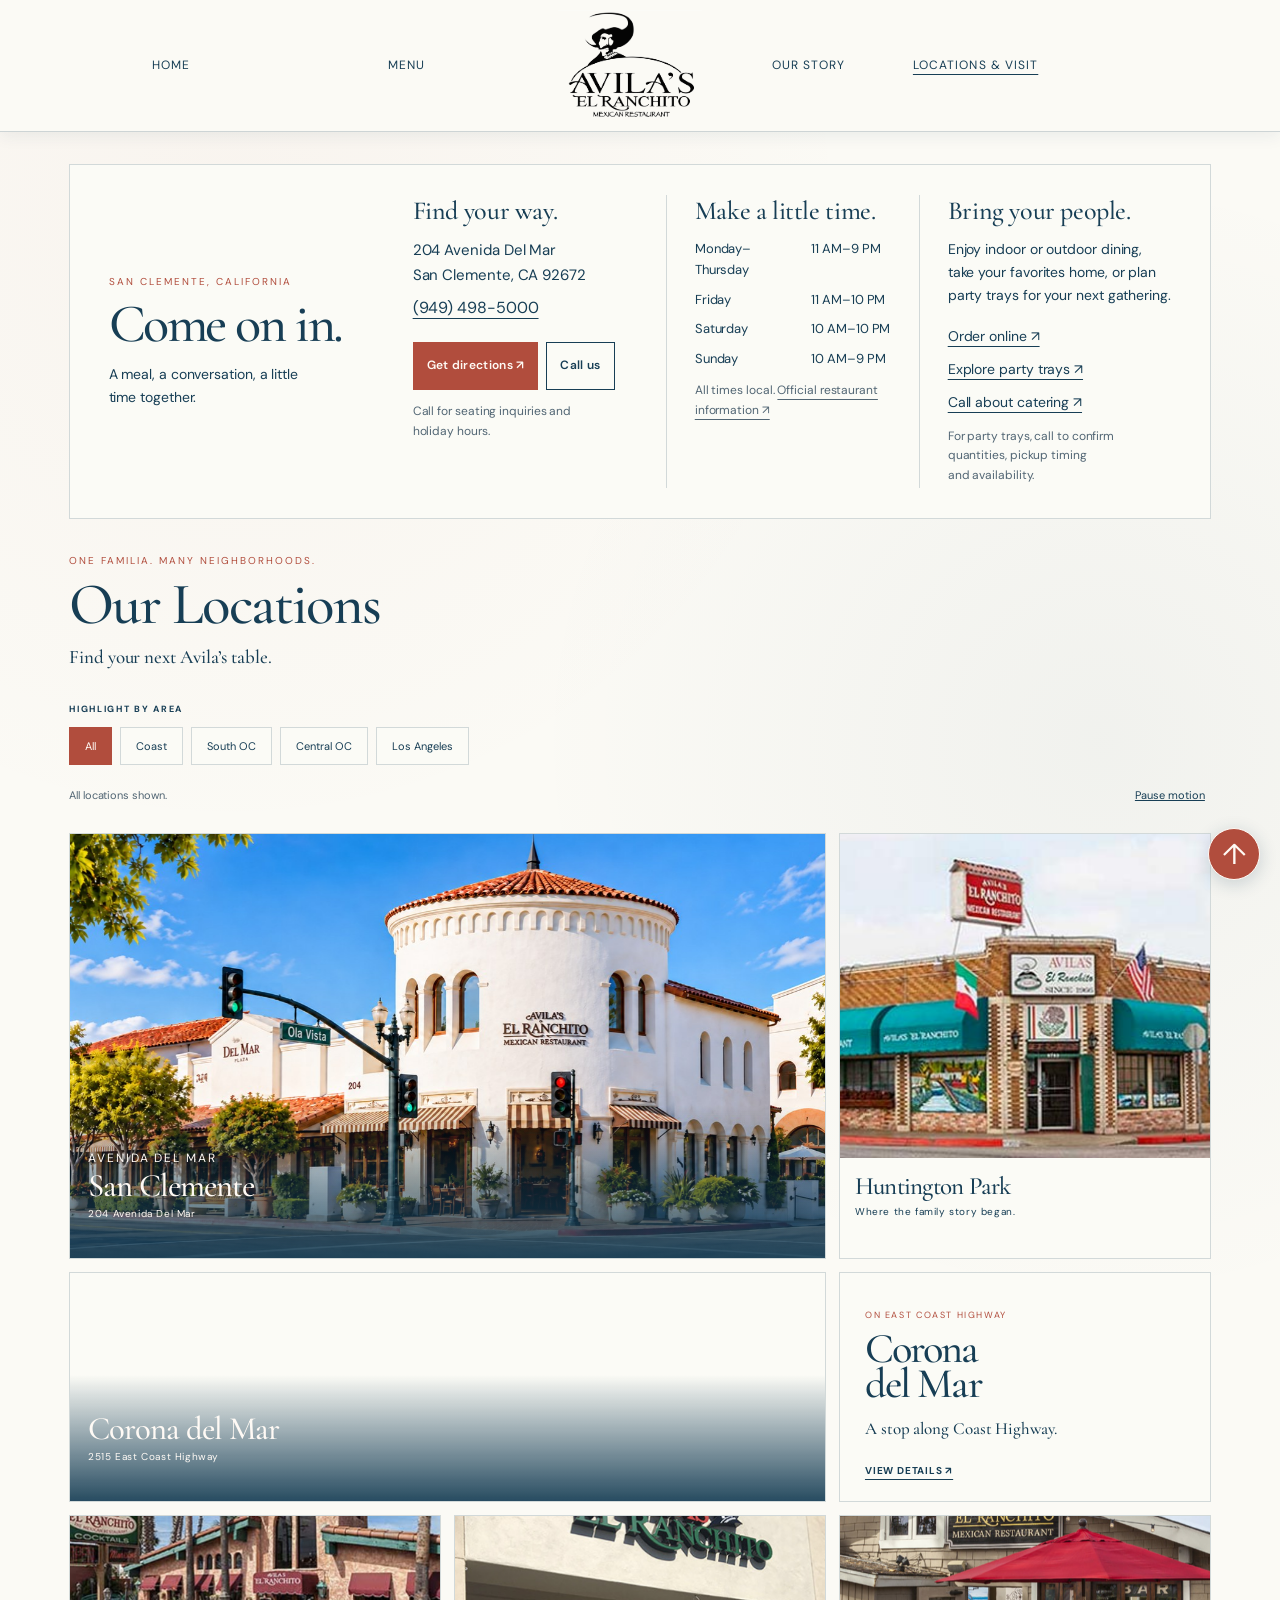
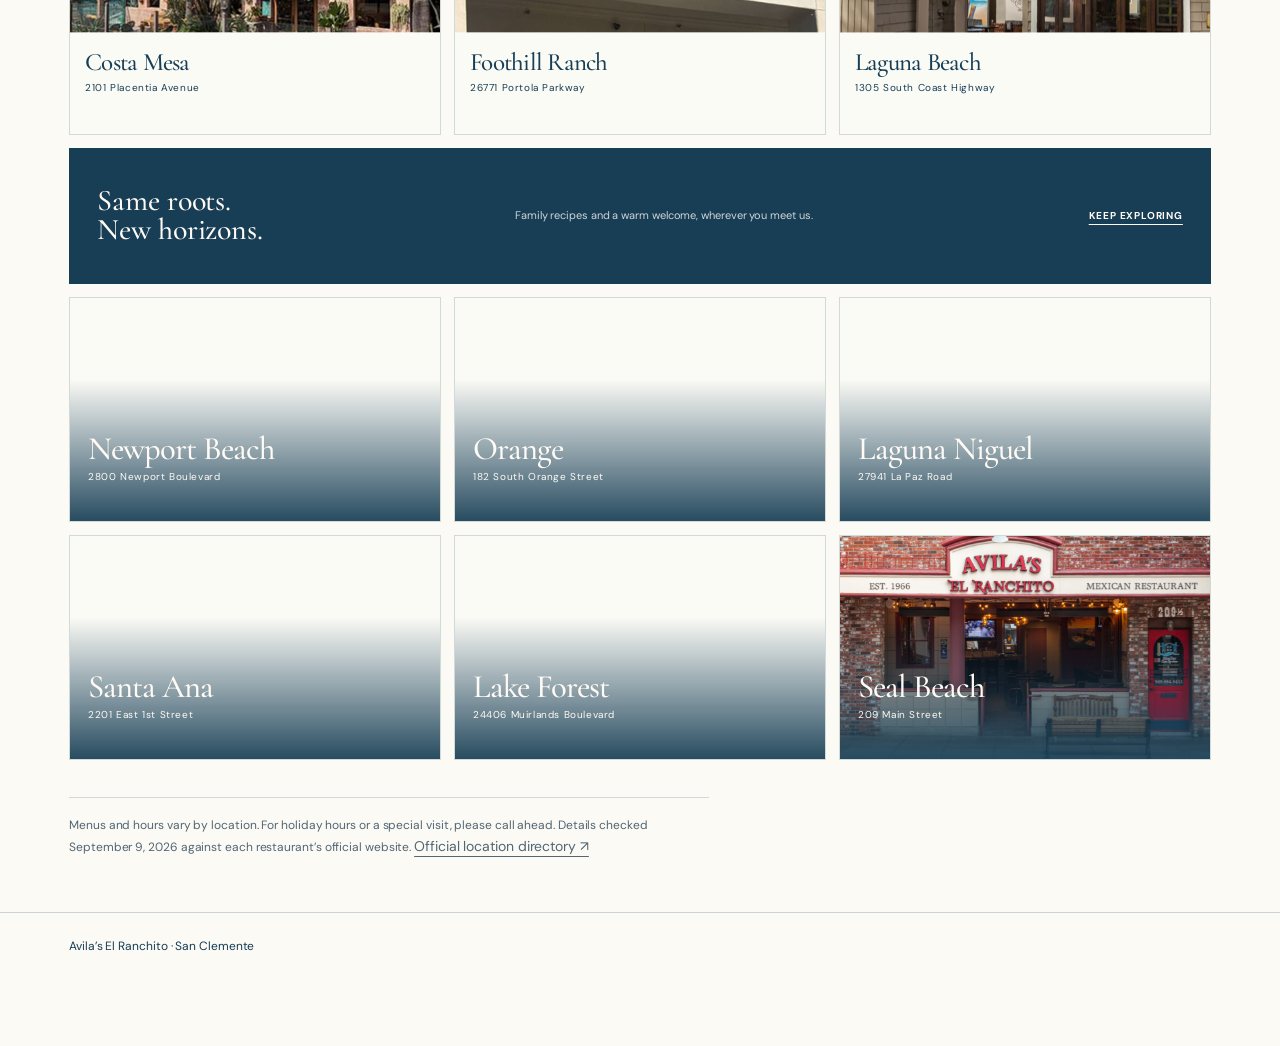
==== coastal-locations.html @ 5f23c51c "Publish Avila San Clemente preview" ====
<!doctype html><html lang="en"><head><meta charset="utf-8"><meta name="viewport" content="width=device-width,initial-scale=1"><meta name="robots" content="index,follow"><title>Locations & Visit | Avila’s El Ranchito</title><meta name="theme-color" content="#fbf7ee"><link rel="canonical" href="https://fjayala333.github.io/avilas-san-clemente-preview/coastal-locations.html"><meta property="og:type" content="website"><meta property="og:site_name" content="Avila’s El Ranchito · San Clemente"><meta property="og:title" content="Locations & Visit | Avila’s El Ranchito"><meta property="og:description" content="Plan your visit to Avila’s El Ranchito at 204 Avenida Del Mar in San Clemente and explore the Avila family’s Southern California locations."><meta property="og:url" content="https://fjayala333.github.io/avilas-san-clemente-preview/coastal-locations.html"><meta property="og:image" content="https://fjayala333.github.io/avilas-san-clemente-preview/assets/hero-avila-sunlit-ola-vista.png"><meta property="og:image:alt" content="Avila’s El Ranchito on Avenida Del Mar in San Clemente"><meta name="twitter:card" content="summary_large_image"><meta name="description" content="Plan your visit to Avila’s El Ranchito at 204 Avenida Del Mar in San Clemente and explore the Avila family’s Southern California locations."><link rel="icon" href="/avilas-san-clemente-preview/favicon.ico"><link rel="apple-touch-icon" href="/avilas-san-clemente-preview/icon-192.png"><link rel="manifest" href="/avilas-san-clemente-preview/site.webmanifest"><link rel="stylesheet" href="scrollcraft.css"><link rel="stylesheet" href="common.css"><link rel="stylesheet" href="coastal.css"><link rel="stylesheet" href="typography.css"><link rel="stylesheet" href="motion.css"><link rel="stylesheet" href="brand-logo.css"><link rel="stylesheet" href="content-update.css"><link rel="stylesheet" href="locations.css"><link rel="stylesheet" href="location-cards.css"><link rel="stylesheet" href="location-hover.css"><link rel="stylesheet" href="palette-refresh.css"><link rel="stylesheet" href="sticky-nav.css?v=1"><link rel="stylesheet" href="coastal-locations-editorial.css?v=1"><link rel="stylesheet" href="deployment.css"><link rel="stylesheet" href="/avilas-san-clemente-preview/site-upgrades.css?v=1"><script type="application/ld+json">{"@context":"https://schema.org","@type":"Restaurant","name":"Avila’s El Ranchito – San Clemente","telephone":"+1-949-498-5000","servesCuisine":["Mexican","Family recipes"],"address":{"@type":"PostalAddress","streetAddress":"204 Avenida Del Mar","addressLocality":"San Clemente","addressRegion":"CA","postalCode":"92672","addressCountry":"US"},"openingHoursSpecification":[{"@type":"OpeningHoursSpecification","dayOfWeek":["Monday","Tuesday","Wednesday","Thursday"],"opens":"11:00","closes":"21:00"},{"@type":"OpeningHoursSpecification","dayOfWeek":"Friday","opens":"11:00","closes":"22:00"},{"@type":"OpeningHoursSpecification","dayOfWeek":"Saturday","opens":"10:00","closes":"22:00"},{"@type":"OpeningHoursSpecification","dayOfWeek":"Sunday","opens":"10:00","closes":"21:00"}],"menu":"/avilas-san-clemente-preview/coastal-menu.html","sameAs":["https://avilaselranchito.com/san-clemente/","https://www.instagram.com/avilas.san.clemente/"]}</script></head><body class="coastal subpage locations-page editorial-locations-page" id="page-top" tabindex="-1"><a class="skip" href="#main">Skip to content</a><div class="shell"><div class="topline"><a href="index.html">← Five design directions</a><span>Avila’s El Ranchito · San Clemente</span><span>Local preview</span></div></div><div class="site-nav-bar"><header class="header shell"><a class="brand" href="/avilas-san-clemente-preview/" aria-label="Avila’s San Clemente home"><img class="avila-logo" src="assets/avila-charro-logo.png" width="1426" height="1103" alt="Avila’s El Ranchito Mexican Restaurant"><span>San Clemente<br>California</span></a><button class="nav-toggle" aria-controls="navigation" aria-expanded="false" aria-label="Open navigation">Menu ☰</button><nav class="nav" id="navigation" aria-label="Main navigation"><a href="/avilas-san-clemente-preview/">Home</a><a href="/avilas-san-clemente-preview/coastal-menu.html">Menu</a><a href="/avilas-san-clemente-preview/coastal-story.html">Our Story</a><a href="/avilas-san-clemente-preview/coastal-locations.html" aria-current="page">Locations &amp; Visit</a></nav></header></div><main id="main" class="shell" tabindex="-1">
 <div class="coastal-locations-layout">
 <section class="coastal-visit-desk" id="visit-san-clemente" aria-labelledby="visit-title">
  <header><p class="eyebrow">San Clemente, California</p><h1 id="visit-title">Come on in.</h1><p>A meal, a conversation, a little time together.</p></header>
  <div class="coastal-visit-desk__grid">
   <div><h3>Find your way.</h3><address>204 Avenida Del Mar<br>San Clemente, CA 92672</address><a class="visit-phone" href="tel:+19494985000">(949) 498-5000</a><div class="actions"><a class="btn primary" href="https://www.google.com/maps/search/?api=1&amp;query=204+Avenida+Del+Mar+San+Clemente+CA+92672" target="_blank" rel="noopener">Get directions ↗</a><a class="btn" href="tel:+19494985000">Call us</a></div><p class="visit-note">Call for seating inquiries and holiday hours.</p></div>
   <div><h3>Make a little time.</h3><dl class="hours"><dt>Monday–Thursday</dt><dd>11 AM–9 PM</dd><dt>Friday</dt><dd>11 AM–10 PM</dd><dt>Saturday</dt><dd>10 AM–10 PM</dd><dt>Sunday</dt><dd>10 AM–9 PM</dd></dl><p class="visit-note">All times local. <a href="https://avilaselranchito.com/san-clemente/" target="_blank" rel="noopener">Official restaurant information ↗</a></p></div>
   <div><h3>Bring your people.</h3><p>Enjoy indoor or outdoor dining, take your favorites home, or plan party trays for your next gathering.</p><div class="visit-links"><a href="https://order.online/store/AvilasElRanchito-36353517?hideModal=true&amp;pickup=true" target="_blank" rel="noopener">Order online ↗</a><a href="/avilas-san-clemente-preview/coastal-menu.html#trays-menu">Explore party trays ↗</a><a href="tel:+19494985000">Call about catering ↗</a></div><p class="visit-note">For party trays, call to confirm quantities, pickup timing and availability.</p></div>
  </div>
 </section>
 <section class="editorial-location-showcase sc-section" data-sc-act="flow" data-scene aria-labelledby="locations-title">
  <header class="locations-gallery-heading"><p class="eyebrow">One familia. Many neighborhoods.</p><h2 id="locations-title">Our Locations</h2><p>Find your next Avila’s table.</p></header>
  <div class="editorial-location-tools motion-enter">
   <div class="editorial-filters" role="group" aria-label="Highlight locations by area"><span>Highlight by area</span><button type="button" data-location-filter="all" aria-pressed="true">All</button><button type="button" data-location-filter="coast" aria-pressed="false">Coast</button><button type="button" data-location-filter="south" aria-pressed="false">South OC</button><button type="button" data-location-filter="central" aria-pressed="false">Central OC</button><button type="button" data-location-filter="la" aria-pressed="false">Los Angeles</button></div>
   <div class="editorial-location-meta"><p class="editorial-filter-status" data-location-filter-status aria-live="polite">All locations shown.</p><button class="motion" type="button" aria-pressed="false">Pause motion</button></div>
  </div>
  <div class="editorial-location-board">
   <a class="editorial-location-tile editorial-location-tile--flagship motion-enter" href="#san-clemente" data-open-location="san-clemente" data-location-tile="san-clemente" data-location-region="coast south" aria-label="View San Clemente location details"><img src="assets/hero-avila-sunlit-ola-vista.png" srcset="/assets/hero-avila-sunlit-ola-vista-768.jpg 768w, /assets/hero-avila-sunlit-ola-vista-1280.jpg 1280w, /assets/hero-avila-sunlit-ola-vista.png 1672w" sizes="(max-width: 760px) 100vw, 90vw" width="1672" height="941" alt="Avila’s San Clemente restaurant at Avenida Del Mar and Ola Vista" loading="eager" decoding="async"><span class="editorial-location-caption"><span><span class="eyebrow">Avenida Del Mar</span><h2>San Clemente</h2><p>204 Avenida Del Mar</p><span class="location-card-action" aria-hidden="true">View location <span>→</span></span></span></span></a>
   <a class="editorial-location-tile editorial-location-tile--portrait motion-enter" href="#huntington-park" data-open-location="huntington-park" data-location-tile="huntington-park" data-location-region="la" aria-label="View Huntington Park location details"><img src="assets/locations/huntington-park.jpg" width="495" height="330" alt="Huntington Park brick storefront with teal awnings and flags" loading="eager" decoding="async"><span class="editorial-location-caption editorial-location-caption--paper"><span><h2>Huntington Park</h2><p>Where the family story began.</p><span class="location-card-action" aria-hidden="true">View location <span>→</span></span></span></span></a>
   <a class="editorial-location-tile editorial-location-tile--scenic motion-enter" href="#corona-del-mar" data-open-location="corona-del-mar" data-location-tile="corona-del-mar" data-location-region="coast central" aria-label="View Corona del Mar location details"><img src="assets/locations/corona-del-mar.webp" width="2560" height="2274" alt="Corona del Mar restaurant exterior with brick tower and green window frames" loading="eager" decoding="async"><span class="editorial-location-caption"><span><h2>Corona del Mar</h2><p>2515 East Coast Highway</p><span class="location-card-action" aria-hidden="true">View location <span>→</span></span></span></span></a>
   <a class="editorial-location-tile editorial-location-tile--copy motion-enter" href="#corona-del-mar" data-open-location="corona-del-mar" data-location-tile="corona-del-mar" data-location-region="coast central"><span class="eyebrow">On East Coast Highway</span><h2>Corona<br>del Mar</h2><p>A stop along Coast Highway.</p><span>View details ↗</span></a>
   <a class="editorial-location-tile editorial-location-tile--costa motion-enter" href="#costa-mesa" data-open-location="costa-mesa" data-location-tile="costa-mesa" data-location-region="central" aria-label="View Costa Mesa location details"><img src="assets/locations/costa-mesa.jpg" width="495" height="330" alt="Costa Mesa restaurant exterior with peach stucco and green trim" loading="lazy" decoding="async"><span class="editorial-location-caption editorial-location-caption--paper"><span><h2>Costa Mesa</h2><p>2101 Placentia Avenue</p><span class="location-card-action" aria-hidden="true">View location <span>→</span></span></span></span></a>
   <a class="editorial-location-tile editorial-location-tile--foothill motion-enter" href="#foothill-ranch" data-open-location="foothill-ranch" data-location-tile="foothill-ranch" data-location-region="south" aria-label="View Foothill Ranch location details"><img src="assets/locations/foothill-ranch.jpg" width="495" height="330" alt="Foothill Ranch restaurant facade and patio" loading="lazy" decoding="async"><span class="editorial-location-caption editorial-location-caption--paper"><span><h2>Foothill Ranch</h2><p>26771 Portola Parkway</p><span class="location-card-action" aria-hidden="true">View location <span>→</span></span></span></span></a>
   <a class="editorial-location-tile editorial-location-tile--laguna motion-enter" href="#laguna-beach" data-open-location="laguna-beach" data-location-tile="laguna-beach" data-location-region="coast south" aria-label="View Laguna Beach location details"><img src="assets/locations/laguna-beach.jpg" width="550" height="394" alt="Laguna Beach restaurant exterior beneath a red patio umbrella" loading="lazy" decoding="async"><span class="editorial-location-caption editorial-location-caption--paper"><span><h2>Laguna Beach</h2><p>1305 South Coast Highway</p><span class="location-card-action" aria-hidden="true">View location <span>→</span></span></span></span></a>
   <a class="editorial-location-tile editorial-promise motion-enter" href="#all-locations"><strong>Same roots.<br>New horizons.</strong><p>Family recipes and a warm welcome, wherever you meet us.</p><span>Keep exploring</span></a>
  </div>
  <div class="editorial-location-continuation" id="all-locations">
   <a class="editorial-location-tile editorial-location-tile--newport motion-enter" href="#newport-beach" data-open-location="newport-beach" data-location-tile="newport-beach" data-location-region="coast central" aria-label="View Newport Beach location details"><img src="assets/locations/newport-beach.webp" width="1632" height="1259" alt="Newport Beach restaurant with cream stucco and open dining windows" loading="lazy" decoding="async"><span class="editorial-location-caption"><span><h2>Newport Beach</h2><p>2800 Newport Boulevard</p><span class="location-card-action" aria-hidden="true">View location <span>→</span></span></span></span></a>
   <a class="editorial-location-tile editorial-location-tile--orange motion-enter" href="#orange" data-open-location="orange" data-location-tile="orange" data-location-region="central" aria-label="View Orange location details"><img src="assets/locations/orange.jpg" width="2560" height="2474" alt="Orange restaurant in a pale green church-shaped building" loading="lazy" decoding="async"><span class="editorial-location-caption"><span><h2>Orange</h2><p>182 South Orange Street</p><span class="location-card-action" aria-hidden="true">View location <span>→</span></span></span></span></a>
   <a class="editorial-location-tile editorial-location-tile--niguel motion-enter" href="#laguna-niguel" data-open-location="laguna-niguel" data-location-tile="laguna-niguel" data-location-region="south" aria-label="View Laguna Niguel location details"><img src="assets/locations/laguna-niguel.jpg" width="2560" height="1707" alt="Laguna Niguel restaurant with white stucco and terracotta roof" loading="lazy" decoding="async"><span class="editorial-location-caption"><span><h2>Laguna Niguel</h2><p>27941 La Paz Road</p><span class="location-card-action" aria-hidden="true">View location <span>→</span></span></span></span></a>
   <a class="editorial-location-tile editorial-location-tile--santa-ana motion-enter" href="#santa-ana" data-open-location="santa-ana" data-location-tile="santa-ana" data-location-region="central" aria-label="View Santa Ana location details"><img src="assets/locations/santa-ana-current-v1.jpg" width="2400" height="1600" alt="Current Santa Ana restaurant exterior with red tile roof, blue awnings and palms" loading="lazy" decoding="async"><span class="editorial-location-caption"><span><h2>Santa Ana</h2><p>2201 East 1st Street</p><span class="location-card-action" aria-hidden="true">View location <span>→</span></span></span></span></a>
   <a class="editorial-location-tile editorial-location-tile--lake-forest motion-enter" href="#lake-forest" data-open-location="lake-forest" data-location-tile="lake-forest" data-location-region="south" aria-label="View Lake Forest location details"><img src="assets/locations/lake-forest-exterior.jpg" width="2560" height="1553" alt="Lake Forest restaurant exterior with tropical planting" loading="lazy" decoding="async"><span class="editorial-location-caption"><span><h2>Lake Forest</h2><p>24406 Muirlands Boulevard</p><span class="location-card-action" aria-hidden="true">View location <span>→</span></span></span></span></a>
   <a class="editorial-location-tile editorial-location-tile--seal-beach motion-enter" href="#seal-beach" data-open-location="seal-beach" data-location-tile="seal-beach" data-location-region="coast" aria-label="View Seal Beach location details"><img src="assets/locations/seal-beach.jpg" width="2560" height="1371" alt="Seal Beach red brick Main Street storefront" loading="lazy" decoding="async"><span class="editorial-location-caption"><span><h2>Seal Beach</h2><p>209 Main Street</p><span class="location-card-action" aria-hidden="true">View location <span>→</span></span></span></span></a>
  </div>
 </section>
 </div>
 <section class="location-explorer editorial-records" aria-labelledby="places-heading">
<h2 class="visually-hidden" id="places-heading">Complete location details</h2>
<div class="locations-directory places-grid" id="location-directory">
<article class="location-entry place-card" id="san-clemente" aria-labelledby="san-clemente-name" data-card-kind="flip" style="--photo-position:50% 50%;--place-photo:url('assets/locations/san-clemente.jpg');--card-angle:-1.1deg">
<div class="place-inner">
<div class="place-front">
<figure class="location-photo"><div class="place-photo"><img src="assets/locations/san-clemente.jpg" width="495" height="330" alt="San Clemente: White round corner tower, striped awnings and restaurant sign at Avenida Del Mar and Ola Vista" loading="eager" decoding="async"></div></figure>
<div class="front-caption"><h2 id="san-clemente-name">San Clemente</h2><p class="location-hook">Make a day of Del Mar.</p><button class="place-open" type="button" aria-expanded="false" aria-controls="san-clemente-details" aria-label="View details: San Clemente">View details<span aria-hidden="true"> ↗</span></button></div>
</div>
<div class="place-details" id="san-clemente-details" tabindex="-1" aria-labelledby="san-clemente-detail-name">
<div class="detail-top"><h3 id="san-clemente-detail-name">San Clemente</h3><button class="place-close" type="button" aria-label="Back to photo: San Clemente">Back to photo <span aria-hidden="true">×</span></button></div>
<div class="location-body"><p class="location-reason">Stop for a family lunch or dinner on Avenida Del Mar. Our San Clemente chapter began in 2003.</p><address>204 Avenida Del Mar<br>San Clemente, CA 92672<br><a href="tel:+19494985000" aria-label="Call San Clemente at (949) 498-5000">(949) 498-5000</a></address></div>
 <div class="location-hours"><h3>Hours</h3><dl><div><dt>Mon–Thu</dt><dd>11 AM–9 PM</dd></div><div><dt>Friday</dt><dd>11 AM–10 PM</dd></div><div><dt>Saturday</dt><dd>10 AM–10 PM</dd></div><div><dt>Sunday</dt><dd>10 AM–9 PM</dd></div></dl></div>
 <div class="location-actions"><a class="btn primary" href="/avilas-san-clemente-preview/coastal-menu.html" aria-label="View Menu for San Clemente">View Menu ↗</a><a class="btn" href="https://www.google.com/maps/search/?api=1&amp;query=Avila's%20El%20Ranchito%20204%20Avenida%20Del%20Mar%2C%20San%20Clemente%2C%20CA%2092672" target="_blank" rel="noopener" aria-label="Get Directions to San Clemente">Get Directions ↗</a><a class="location-source" href="https://avilaselranchito.com/san-clemente/" target="_blank" rel="noopener">Location website ↗</a></div>
<a class="place-credit" href="https://avilaselranchito.com/san-clemente/" target="_blank" rel="noopener">Photo: San Clemente official website ↗</a>
</div></div></article>
<article class="location-entry place-card" id="huntington-park" aria-labelledby="huntington-park-name" data-card-kind="flip" style="--photo-position:50% 50%;--place-photo:url('assets/locations/huntington-park.jpg');--card-angle:1.1deg">
<div class="place-inner">
<div class="place-front">
<figure class="location-photo"><div class="place-photo"><img src="assets/locations/huntington-park.jpg" width="495" height="330" alt="Huntington Park: Original brick storefront with teal awnings, mural, Mexican and American flags" loading="eager" decoding="async"></div></figure>
<div class="front-caption"><h2 id="huntington-park-name">Huntington Park</h2><p class="location-hook">Visit where it all began.</p><button class="place-open" type="button" aria-expanded="false" aria-controls="huntington-park-details" aria-label="View details: Huntington Park">View details<span aria-hidden="true"> ↗</span></button></div>
</div>
<div class="place-details" id="huntington-park-details" tabindex="-1" aria-labelledby="huntington-park-detail-name">
<div class="detail-top"><h3 id="huntington-park-detail-name">Huntington Park</h3><button class="place-close" type="button" aria-label="Back to photo: Huntington Park">Back to photo <span aria-hidden="true">×</span></button></div>
<div class="location-body"><p class="location-reason">Come back to the beginning at the original El Ranchito, opened by the Avila family in 1966.</p><address>6703 Santa Fe Avenue<br>Huntington Park, CA<br><a href="tel:+13235855055" aria-label="Call Huntington Park at (323) 585-5055">(323) 585-5055</a></address></div>
 <div class="location-hours"><h3>Hours</h3><dl><div><dt>Mon–Thu</dt><dd>9 AM–8 PM</dd></div><div><dt>Fri–Sat</dt><dd>9 AM–9 PM</dd></div><div><dt>Sunday</dt><dd>9 AM–8 PM</dd></div></dl></div>
 <div class="location-actions"><a class="btn primary" href="https://avilaselranchito.com/huntington-park/" target="_blank" rel="noopener" aria-label="View Menu for Huntington Park">View Menu ↗</a><a class="btn" href="https://www.google.com/maps/search/?api=1&amp;query=Avila's%20El%20Ranchito%206703%20Santa%20Fe%20Avenue%2C%20Huntington%20Park%2C%20CA" target="_blank" rel="noopener" aria-label="Get Directions to Huntington Park">Get Directions ↗</a><a class="location-source" href="https://avilaselranchito.com/huntington-park/" target="_blank" rel="noopener">Location website ↗</a></div>
<a class="place-credit" href="https://avilaselranchito.com/huntington-park/" target="_blank" rel="noopener">Photo: Huntington Park official website ↗</a>
</div></div></article>
<article class="location-entry place-card" id="corona-del-mar" aria-labelledby="corona-del-mar-name" data-card-kind="flip" style="--photo-position:55% 60%;--place-photo:url('assets/locations/corona-del-mar.webp');--card-angle:-1.1deg">
<div class="place-inner">
<div class="place-front">
<figure class="location-photo"><div class="place-photo"><img src="assets/locations/corona-del-mar.webp" width="2560" height="2274" alt="Corona del Mar: Brick corner tower with weather vane, orange awning, green window frames, palm and restaurant sign" loading="eager" decoding="async"></div></figure>
<div class="front-caption"><h2 id="corona-del-mar-name">Corona del Mar</h2><p class="location-hook">A stop along Coast Highway.</p><button class="place-open" type="button" aria-expanded="false" aria-controls="corona-del-mar-details" aria-label="View details: Corona del Mar">View details<span aria-hidden="true"> ↗</span></button></div>
</div>
<div class="place-details" id="corona-del-mar-details" tabindex="-1" aria-labelledby="corona-del-mar-detail-name">
<div class="detail-top"><h3 id="corona-del-mar-detail-name">Corona del Mar</h3><button class="place-close" type="button" aria-label="Back to photo: Corona del Mar">Back to photo <span aria-hidden="true">×</span></button></div>
<div class="location-body"><p class="location-reason">Make room for a meal in Corona del Mar, where the Avila family first opened a restaurant in 1997.</p><address>2515 East Coast Highway<br>Corona del Mar, CA 92625<br><a href="tel:+19496448226" aria-label="Call Corona del Mar at (949) 644-8226">(949) 644-8226</a></address></div>
 <div class="location-hours"><h3>Hours</h3><dl><div><dt>Mon–Thu</dt><dd>11 AM–9 PM</dd></div><div><dt>Friday</dt><dd>11 AM–10 PM</dd></div><div><dt>Saturday</dt><dd>10 AM–10 PM</dd></div><div><dt>Sunday</dt><dd>10 AM–9 PM</dd></div></dl></div>
 <div class="location-actions"><a class="btn primary" href="https://avilascdm.com/" target="_blank" rel="noopener" aria-label="View Menu for Corona del Mar">View Menu ↗</a><a class="btn" href="https://www.google.com/maps/search/?api=1&amp;query=Avila's%20El%20Ranchito%202515%20East%20Coast%20Highway%2C%20Corona%20del%20Mar%2C%20CA%2092625" target="_blank" rel="noopener" aria-label="Get Directions to Corona del Mar">Get Directions ↗</a><a class="location-source" href="https://avilascdm.com/" target="_blank" rel="noopener">Location website ↗</a></div>
<a class="place-credit" href="https://avilascdm.com/" target="_blank" rel="noopener">Photo: Corona del Mar official website ↗</a>
</div></div></article>
<article class="location-entry place-card" id="costa-mesa" aria-labelledby="costa-mesa-name" data-card-kind="flip" style="--photo-position:50% 50%;--place-photo:url('assets/locations/costa-mesa.jpg');--card-angle:1.1deg">
<div class="place-inner">
<div class="place-front">
<figure class="location-photo"><div class="place-photo"><img src="assets/locations/costa-mesa.jpg" width="495" height="330" alt="Costa Mesa: Peach stucco entrance tower with burgundy awnings, green trim and palm-lined patio" loading="lazy" decoding="async"></div></figure>
<div class="front-caption"><h2 id="costa-mesa-name">Costa Mesa</h2><p class="location-hook">Something from María Elena’s kitchen.</p><button class="place-open" type="button" aria-expanded="false" aria-controls="costa-mesa-details" aria-label="View details: Costa Mesa">View details<span aria-hidden="true"> ↗</span></button></div>
</div>
<div class="place-details" id="costa-mesa-details" tabindex="-1" aria-labelledby="costa-mesa-detail-name">
<div class="detail-top"><h3 id="costa-mesa-detail-name">Costa Mesa</h3><button class="place-close" type="button" aria-label="Back to photo: Costa Mesa">Back to photo <span aria-hidden="true">×</span></button></div>
<div class="location-body"><p class="location-reason">Try the handmade tortillas or discover the dishes María Elena created here, including Pepe’s Special.</p><address>2101 Placentia Avenue<br>Costa Mesa, CA 92627<br><a href="tel:+19496421142" aria-label="Call Costa Mesa at (949) 642-1142">(949) 642-1142</a></address></div>
 <div class="location-hours"><h3>Hours</h3><dl><div><dt>Mon–Thu</dt><dd>11 AM–9 PM</dd></div><div><dt>Friday</dt><dd>11 AM–10 PM</dd></div><div><dt>Saturday</dt><dd>9 AM–10 PM</dd></div><div><dt>Sunday</dt><dd>9 AM–9 PM</dd></div></dl></div>
 <div class="location-actions"><a class="btn primary" href="https://avilaselranchito.com/costa-mesa/" target="_blank" rel="noopener" aria-label="View Menu for Costa Mesa">View Menu ↗</a><a class="btn" href="https://www.google.com/maps/search/?api=1&amp;query=Avila's%20El%20Ranchito%202101%20Placentia%20Avenue%2C%20Costa%20Mesa%2C%20CA%2092627" target="_blank" rel="noopener" aria-label="Get Directions to Costa Mesa">Get Directions ↗</a><a class="location-source" href="https://avilaselranchito.com/costa-mesa/" target="_blank" rel="noopener">Location website ↗</a></div>
<a class="place-credit" href="https://avilaselranchito.com/costa-mesa/" target="_blank" rel="noopener">Photo: Costa Mesa official website ↗</a>
</div></div></article>
<article class="location-entry place-card" id="foothill-ranch" aria-labelledby="foothill-ranch-name" data-card-kind="flip" style="--photo-position:50% 30%;--place-photo:url('assets/locations/foothill-ranch.jpg');--card-angle:-1.1deg">
<div class="place-inner">
<div class="place-front">
<figure class="location-photo"><div class="place-photo"><img src="assets/locations/foothill-ranch.jpg" width="495" height="330" alt="Foothill Ranch: Foothill Ranch exterior facade with large red and green restaurant sign and patio heaters below" loading="lazy" decoding="async"></div></figure>
<div class="front-caption"><h2 id="foothill-ranch-name">Foothill Ranch</h2><p class="location-hook">Bring an appetite for burritos.</p><button class="place-open" type="button" aria-expanded="false" aria-controls="foothill-ranch-details" aria-label="View details: Foothill Ranch">View details<span aria-hidden="true"> ↗</span></button></div>
</div>
<div class="place-details" id="foothill-ranch-details" tabindex="-1" aria-labelledby="foothill-ranch-detail-name">
<div class="detail-top"><h3 id="foothill-ranch-detail-name">Foothill Ranch</h3><button class="place-close" type="button" aria-label="Back to photo: Foothill Ranch">Back to photo <span aria-hidden="true">×</span></button></div>
<div class="location-body"><p class="location-reason">Known for its grande burritos, this Portola Parkway location offers indoor and outdoor dining.</p><address>26771 Portola Parkway<br>Foothill Ranch, CA 92610<br><a href="tel:+19494521721" aria-label="Call Foothill Ranch at (949) 452-1721">(949) 452-1721</a></address></div>
 <div class="location-hours"><h3>Hours</h3><dl><div><dt>Mon, Wed, Thu, Sun</dt><dd>11 AM–8 PM</dd></div><div><dt>Tue, Fri, Sat</dt><dd>11 AM–9 PM</dd></div></dl></div>
 <div class="location-actions"><a class="btn primary" href="https://avilaselranchito.com/foothill-ranch/" target="_blank" rel="noopener" aria-label="View Menu for Foothill Ranch">View Menu ↗</a><a class="btn" href="https://www.google.com/maps/search/?api=1&amp;query=Avila's%20El%20Ranchito%2026771%20Portola%20Parkway%2C%20Foothill%20Ranch%2C%20CA%2092610" target="_blank" rel="noopener" aria-label="Get Directions to Foothill Ranch">Get Directions ↗</a><a class="location-source" href="https://avilaselranchito.com/foothill-ranch/" target="_blank" rel="noopener">Location website ↗</a></div>
<a class="place-credit" href="https://avilaselranchito.com/foothill-ranch/" target="_blank" rel="noopener">Photo: Foothill Ranch official website ↗</a>
</div></div></article>
<article class="location-entry place-card" id="laguna-beach" aria-labelledby="laguna-beach-name" data-card-kind="flip" style="--photo-position:50% 50%;--place-photo:url('assets/locations/laguna-beach.jpg');--card-angle:1.1deg">
<div class="place-inner">
<div class="place-front">
<figure class="location-photo"><div class="place-photo"><img src="assets/locations/laguna-beach.jpg" width="550" height="394" alt="Laguna Beach: Shingled restaurant facade and open bar window beneath a red patio umbrella" loading="lazy" decoding="async"></div></figure>
<div class="front-caption"><h2 id="laguna-beach-name">Laguna Beach</h2><p class="location-hook">Add a table to your Laguna plans.</p><button class="place-open" type="button" aria-expanded="false" aria-controls="laguna-beach-details" aria-label="View details: Laguna Beach">View details<span aria-hidden="true"> ↗</span></button></div>
</div>
<div class="place-details" id="laguna-beach-details" tabindex="-1" aria-labelledby="laguna-beach-detail-name">
<div class="detail-top"><h3 id="laguna-beach-detail-name">Laguna Beach</h3><button class="place-close" type="button" aria-label="Back to photo: Laguna Beach">Back to photo <span aria-hidden="true">×</span></button></div>
<div class="location-body"><p class="location-reason">Make South Coast Highway your next lunch or dinner stop. Browse the Laguna Specials before you visit.</p><address>1305 South Coast Highway<br>Laguna Beach, CA 92651<br><a href="tel:+19493767040" aria-label="Call Laguna Beach at (949) 376-7040">(949) 376-7040</a></address></div>
 <div class="location-hours"><h3>Hours</h3><p class="hours-note">Please call to confirm hours. The official website currently shows conflicting schedules.</p></div>
 <div class="location-actions"><a class="btn primary" href="https://avilaslagunabeach.com/" target="_blank" rel="noopener" aria-label="View Menu for Laguna Beach">View Menu ↗</a><a class="btn" href="https://www.google.com/maps/search/?api=1&amp;query=Avila's%20El%20Ranchito%201305%20South%20Coast%20Highway%2C%20Laguna%20Beach%2C%20CA%2092651" target="_blank" rel="noopener" aria-label="Get Directions to Laguna Beach">Get Directions ↗</a><a class="location-source" href="https://avilaslagunabeach.com/" target="_blank" rel="noopener">Location website ↗</a></div>
<a class="place-credit" href="https://avilaslagunabeach.com/" target="_blank" rel="noopener">Photo: Laguna Beach official website ↗</a>
</div></div></article>
<article class="location-entry place-card" id="laguna-niguel" aria-labelledby="laguna-niguel-name" data-card-kind="flip" style="--photo-position:50% 50%;--place-photo:url('assets/locations/laguna-niguel.jpg');--card-angle:-1.1deg">
<div class="place-inner">
<div class="place-front">
<figure class="location-photo"><div class="place-photo"><img src="assets/locations/laguna-niguel.jpg" width="2560" height="1707" alt="Laguna Niguel: White stucco restaurant with red sign, terracotta roof, broad entrance arches and patio tables" loading="lazy" decoding="async"></div></figure>
<div class="front-caption"><h2 id="laguna-niguel-name">Laguna Niguel</h2><p class="location-hook">Let everyone find a favorite.</p><button class="place-open" type="button" aria-expanded="false" aria-controls="laguna-niguel-details" aria-label="View details: Laguna Niguel">View details<span aria-hidden="true"> ↗</span></button></div>
</div>
<div class="place-details" id="laguna-niguel-details" tabindex="-1" aria-labelledby="laguna-niguel-detail-name">
<div class="detail-top"><h3 id="laguna-niguel-detail-name">Laguna Niguel</h3><button class="place-close" type="button" aria-label="Back to photo: Laguna Niguel">Back to photo <span aria-hidden="true">×</span></button></div>
<div class="location-body"><p class="location-reason">Explore the local favorites and kids’ menu, then bring your people to our table on La Paz Road.</p><address>27941 La Paz Road<br>Laguna Niguel, CA 92677<br><a href="tel:+19493499100" aria-label="Call Laguna Niguel at (949) 349-9100">(949) 349-9100</a></address></div>
 <div class="location-hours"><h3>Hours</h3><dl><div><dt>Mon–Thu</dt><dd>11:30 AM–8:30 PM</dd></div><div><dt>Fri–Sat</dt><dd>11:30 AM–9 PM</dd></div><div><dt>Sunday</dt><dd>10 AM–8:30 PM</dd></div></dl></div>
 <div class="location-actions"><a class="btn primary" href="https://www.avilaslagunaniguel.com/" target="_blank" rel="noopener" aria-label="View Menu for Laguna Niguel">View Menu ↗</a><a class="btn" href="https://www.google.com/maps/search/?api=1&amp;query=Avila's%20El%20Ranchito%2027941%20La%20Paz%20Road%2C%20Laguna%20Niguel%2C%20CA%2092677" target="_blank" rel="noopener" aria-label="Get Directions to Laguna Niguel">Get Directions ↗</a><a class="location-source" href="https://www.avilaslagunaniguel.com/" target="_blank" rel="noopener">Location website ↗</a></div>
<a class="place-credit" href="https://www.avilaslagunaniguel.com/" target="_blank" rel="noopener">Photo: Laguna Niguel official website ↗</a>
</div></div></article>
<article class="location-entry place-card" id="lake-forest" aria-labelledby="lake-forest-name" data-card-kind="flip" style="--photo-position:50% 65%;--place-photo:url('assets/locations/lake-forest-exterior.jpg');--card-angle:1.1deg">
<div class="place-inner">
<div class="place-front">
<figure class="location-photo"><div class="place-photo"><img src="assets/locations/lake-forest-exterior.jpg" width="2560" height="1553" alt="Lake Forest: Wide exterior with lush tropical planting, green walls, wagon wheel and stone restaurant sign" loading="lazy" decoding="async"></div></figure>
<div class="front-caption"><h2 id="lake-forest-name">Lake Forest</h2><p class="location-hook">Make time for a weekend meal.</p><button class="place-open" type="button" aria-expanded="false" aria-controls="lake-forest-details" aria-label="View details: Lake Forest">View details<span aria-hidden="true"> ↗</span></button></div>
</div>
<div class="place-details" id="lake-forest-details" tabindex="-1" aria-labelledby="lake-forest-detail-name">
<div class="detail-top"><h3 id="lake-forest-detail-name">Lake Forest</h3><button class="place-close" type="button" aria-label="Back to photo: Lake Forest">Back to photo <span aria-hidden="true">×</span></button></div>
<div class="location-body"><p class="location-reason">Explore weekend brunch at the restaurant Sal Avila founded in 1997, now carried forward by his daughter Nathalie.</p><address>24406 Muirlands Boulevard<br>Lake Forest, CA 92630<br><a href="tel:+19498554989" aria-label="Call Lake Forest at (949) 855-4989">(949) 855-4989</a></address></div>
 <div class="location-hours"><h3>Hours</h3><dl><div><dt>Mon, Wed, Thu</dt><dd>11 AM–9 PM</dd></div><div><dt>Tuesday</dt><dd>11 AM–10 PM</dd></div><div><dt>Friday</dt><dd>11 AM–10:30 PM</dd></div><div><dt>Saturday</dt><dd>10 AM–10:30 PM</dd></div><div><dt>Sunday</dt><dd>10 AM–9 PM</dd></div></dl></div>
 <div class="location-actions"><a class="btn primary" href="https://avilaslakeforest.com/" target="_blank" rel="noopener" aria-label="View Menu for Lake Forest">View Menu ↗</a><a class="btn" href="https://www.google.com/maps/search/?api=1&amp;query=Avila's%20El%20Ranchito%2024406%20Muirlands%20Boulevard%2C%20Lake%20Forest%2C%20CA%2092630" target="_blank" rel="noopener" aria-label="Get Directions to Lake Forest">Get Directions ↗</a><a class="location-source" href="https://avilaslakeforest.com/" target="_blank" rel="noopener">Location website ↗</a></div>
<a class="place-credit" href="https://avilaslakeforest.com/gallery/" target="_blank" rel="noopener">Photo: Lake Forest official website ↗</a>
</div></div></article>
<article class="location-entry place-card" id="newport-beach" aria-labelledby="newport-beach-name" data-card-kind="flip" style="--photo-position:50% 42%;--place-photo:url('assets/locations/newport-beach.webp');--card-angle:-1.1deg">
<div class="place-inner">
<div class="place-front">
<figure class="location-photo"><div class="place-photo"><img src="assets/locations/newport-beach.webp" width="1632" height="1259" alt="Newport Beach: Cream stucco restaurant with red lettering, arched door and open dining windows" loading="lazy" decoding="async"></div></figure>
<div class="front-caption"><h2 id="newport-beach-name">Newport Beach</h2><p class="location-hook">A family stop on the Peninsula.</p><button class="place-open" type="button" aria-expanded="false" aria-controls="newport-beach-details" aria-label="View details: Newport Beach">View details<span aria-hidden="true"> ↗</span></button></div>
</div>
<div class="place-details" id="newport-beach-details" tabindex="-1" aria-labelledby="newport-beach-detail-name">
<div class="detail-top"><h3 id="newport-beach-detail-name">Newport Beach</h3><button class="place-close" type="button" aria-label="Back to photo: Newport Beach">Back to photo <span aria-hidden="true">×</span></button></div>
<div class="location-body"><p class="location-reason">Sergio brought Mama’s recipes to Newport Beach in 1975. Make this coastal chapter part of your next day out.</p><address>2800 Newport Boulevard<br>Newport Beach, CA 92663<br><a href="tel:+19496756855" aria-label="Call Newport Beach at (949) 675-6855">(949) 675-6855</a></address></div>
 <div class="location-hours"><h3>Hours</h3><dl><div><dt>Mon–Thu</dt><dd>11 AM–9 PM</dd></div><div><dt>Friday</dt><dd>11 AM–10 PM</dd></div><div><dt>Saturday</dt><dd>10 AM–10 PM</dd></div><div><dt>Sunday</dt><dd>10 AM–9 PM</dd></div></dl></div>
 <div class="location-actions"><a class="btn primary" href="https://avilasnewportbeach.com/" target="_blank" rel="noopener" aria-label="View Menu for Newport Beach">View Menu ↗</a><a class="btn" href="https://www.google.com/maps/search/?api=1&amp;query=Avila's%20El%20Ranchito%202800%20Newport%20Boulevard%2C%20Newport%20Beach%2C%20CA%2092663" target="_blank" rel="noopener" aria-label="Get Directions to Newport Beach">Get Directions ↗</a><a class="location-source" href="https://avilasnewportbeach.com/" target="_blank" rel="noopener">Location website ↗</a></div>
<a class="place-credit" href="https://avilasnewportbeach.com/" target="_blank" rel="noopener">Photo: Newport Beach official website ↗</a>
</div></div></article>
<article class="location-entry place-card" id="orange" aria-labelledby="orange-name" data-card-kind="flip" style="--photo-position:50% 57%;--place-photo:url('assets/locations/orange.jpg');--card-angle:1.1deg">
<div class="place-inner">
<div class="place-front">
<figure class="location-photo"><div class="place-photo"><img src="assets/locations/orange.jpg" width="2560" height="2474" alt="Orange: pale-green church-shaped restaurant with tall shingled steeple, arched windows and front restaurant sign" loading="lazy" decoding="async"></div></figure>
<div class="front-caption"><h2 id="orange-name">Orange</h2><p class="location-hook">Choose something for the whole table.</p><button class="place-open" type="button" aria-expanded="false" aria-controls="orange-details" aria-label="View details: Orange">View details<span aria-hidden="true"> ↗</span></button></div>
</div>
<div class="place-details" id="orange-details" tabindex="-1" aria-labelledby="orange-detail-name">
<div class="detail-top"><h3 id="orange-detail-name">Orange</h3><button class="place-close" type="button" aria-label="Back to photo: Orange">Back to photo <span aria-hidden="true">×</span></button></div>
<div class="location-body"><p class="location-reason">Explore the botana platters and kids’ menu, then gather for a meal on South Orange Street.</p><address>182 South Orange Street<br>Orange, CA 92866<br><a href="tel:+17145161000" aria-label="Call Orange at (714) 516-1000">(714) 516-1000</a></address></div>
 <div class="location-hours"><h3>Hours</h3><dl><div><dt>Mon–Thu</dt><dd>11 AM–8:30 PM</dd></div><div><dt>Fri–Sat</dt><dd>11 AM–9:30 PM</dd></div><div><dt>Sunday</dt><dd>10 AM–8:30 PM</dd></div></dl></div>
 <div class="location-actions"><a class="btn primary" href="https://www.avilasorange.com/" target="_blank" rel="noopener" aria-label="View Menu for Orange">View Menu ↗</a><a class="btn" href="https://www.google.com/maps/search/?api=1&amp;query=Avila's%20El%20Ranchito%20182%20South%20Orange%20Street%2C%20Orange%2C%20CA%2092866" target="_blank" rel="noopener" aria-label="Get Directions to Orange">Get Directions ↗</a><a class="location-source" href="https://www.avilasorange.com/" target="_blank" rel="noopener">Location website ↗</a></div>
<a class="place-credit" href="https://www.avilasorange.com/" target="_blank" rel="noopener">Photo: Orange official website ↗</a>
</div></div></article>
<article class="location-entry place-card" id="santa-ana" aria-labelledby="santa-ana-name" data-card-kind="flip" style="--photo-position:50% 50%;--place-photo:url('assets/locations/santa-ana-current-v1.jpg');--card-angle:-1.1deg">
<div class="place-inner">
<div class="place-front">
<figure class="location-photo"><div class="place-photo"><img src="assets/locations/santa-ana-current-v1.jpg" width="2400" height="1600" alt="Santa Ana: Current restaurant exterior with red tile roofs, blue awnings, palms, a cream-and-terracotta patio wall and roadside Avila’s El Ranchito sign" loading="lazy" decoding="async"></div></figure>
<div class="front-caption"><h2 id="santa-ana-name">Santa Ana</h2><p class="location-hook">Bring a celebration our way.</p><button class="place-open" type="button" aria-expanded="false" aria-controls="santa-ana-details" aria-label="View details: Santa Ana">View details<span aria-hidden="true"> ↗</span></button></div>
</div>
<div class="place-details" id="santa-ana-details" tabindex="-1" aria-labelledby="santa-ana-detail-name">
<div class="detail-top"><h3 id="santa-ana-detail-name">Santa Ana</h3><button class="place-close" type="button" aria-label="Back to photo: Santa Ana">Back to photo <span aria-hidden="true">×</span></button></div>
<div class="location-body"><p class="location-reason">Victor opened this restaurant in 1983. Its banquet rooms welcome birthdays, anniversaries and other family gatherings.</p><address>2201 East 1st Street<br>Santa Ana, CA 92705<br><a href="tel:+17145479129" aria-label="Call Santa Ana at (714) 547-9129">(714) 547-9129</a></address></div>
 <div class="location-hours"><h3>Hours</h3><dl><div><dt>Sun–Thu</dt><dd>11 AM–9 PM</dd></div><div><dt>Fri–Sat</dt><dd>11 AM–10 PM</dd></div></dl></div>
 <div class="location-actions"><a class="btn primary" href="https://avilaselranchito.com/santa-ana/" target="_blank" rel="noopener" aria-label="View Menu for Santa Ana">View Menu ↗</a><a class="btn" href="https://www.google.com/maps/search/?api=1&amp;query=Avila's%20El%20Ranchito%202201%20East%201st%20Street%2C%20Santa%20Ana%2C%20CA%2092705" target="_blank" rel="noopener" aria-label="Get Directions to Santa Ana">Get Directions ↗</a><a class="location-source" href="https://avilaselranchito.com/santa-ana/" target="_blank" rel="noopener">Location website ↗</a></div>
<a class="place-credit" href="assets/locations/santa-ana-current-v1.jpg" target="_blank" rel="noopener">Photo: supplied by the restaurant ↗</a>
</div></div></article>
<article class="location-entry place-card" id="seal-beach" aria-labelledby="seal-beach-name" data-card-kind="flip" style="--photo-position:50% 50%;--place-photo:url('assets/locations/seal-beach.jpg');--card-angle:1.1deg">
<div class="place-inner">
<div class="place-front">
<figure class="location-photo"><div class="place-photo"><img src="assets/locations/seal-beach.jpg" width="2560" height="1371" alt="Seal Beach: Red brick Main Street storefront with large white and red restaurant sign, open windows and wooden sidewalk bench" loading="lazy" decoding="async"></div></figure>
<div class="front-caption"><h2 id="seal-beach-name">Seal Beach</h2><p class="location-hook">Meet us on Main Street.</p><button class="place-open" type="button" aria-expanded="false" aria-controls="seal-beach-details" aria-label="View details: Seal Beach">View details<span aria-hidden="true"> ↗</span></button></div>
</div>
<div class="place-details" id="seal-beach-details" tabindex="-1" aria-labelledby="seal-beach-detail-name">
<div class="detail-top"><h3 id="seal-beach-detail-name">Seal Beach</h3><button class="place-close" type="button" aria-label="Back to photo: Seal Beach">Back to photo <span aria-hidden="true">×</span></button></div>
<div class="location-body"><p class="location-reason">Find something to share from the botana platters, or settle into your own favorite on Main Street.</p><address>209 Main Street<br>Seal Beach, CA<br><a href="tel:+15624938226" aria-label="Call Seal Beach at (562) 493-8226">(562) 493-8226</a></address></div>
 <div class="location-hours"><h3>Hours</h3><dl><div><dt>Mon–Thu</dt><dd>11:30 AM–8:30 PM</dd></div><div><dt>Friday</dt><dd>11:30 AM–9:30 PM</dd></div><div><dt>Saturday</dt><dd><a href="tel:+15624938226">Call to confirm</a></dd></div><div><dt>Sunday</dt><dd>11:30 AM–8:30 PM</dd></div></dl><p class="hours-note">Please call for Saturday hours. The published closing time needs clarification.</p></div>
 <div class="location-actions"><a class="btn primary" href="https://avilassealbeach.com/" target="_blank" rel="noopener" aria-label="View Menu for Seal Beach">View Menu ↗</a><a class="btn" href="https://www.google.com/maps/search/?api=1&amp;query=Avila's%20El%20Ranchito%20209%20Main%20Street%2C%20Seal%20Beach%2C%20CA" target="_blank" rel="noopener" aria-label="Get Directions to Seal Beach">Get Directions ↗</a><a class="location-source" href="https://avilassealbeach.com/" target="_blank" rel="noopener">Location website ↗</a></div>
<a class="place-credit" href="https://avilassealbeach.com/" target="_blank" rel="noopener">Photo: Seal Beach official website ↗</a>
</div></div></article>
</div></section>

 <p class="directory-note">Menus and hours vary by location. For holiday hours or a special visit, please call ahead. Details checked September 9, 2026 against each restaurant’s official website. <a class="location-source" href="https://avilaselranchito.com/locations/" target="_blank" rel="noopener">Official location directory ↗</a></p>
 </main><footer class="shell footer"><span>Avila’s El Ranchito · San Clemente</span><a href="index.html">Compare all five designs ↗</a><span>Local preview · Not published</span></footer><button class="location-drawer-scrim" type="button" aria-label="Close location details" hidden></button><script src="scrollcraft.js"></script><script src="preview.js"></script><script src="coastal-locations-editorial.js?v=1"></script><script src="location-cards.js"></script><a class="back-to-top" href="#page-top" aria-label="Back to top" title="Back to top"><span aria-hidden="true">↑</span></a><script src="nav-chrome.js?v=1"></script><script src="/avilas-san-clemente-preview/site-upgrades.js?v=1"></script></body></html>
---- scrollcraft.css ----
/* ============================================================================
   scrollcraft.css: the taste floor
   ----------------------------------------------------------------------------
   Two layers, and the split matters:

     TOKENS   what you override per brand. Colour roles, the type ramp, the
              spacing scale, elevation, motion. A brand is ~12 values.
     DEVICES  what the engine drives. Do not restyle these to taste; they are
              the mechanism. Style your own markup instead.

   Nothing here draws a "component". There are no card, badge, or pill classes,
   because a stylesheet that ships those is how every page built on it ends up
   with the same shapes. You get a floor and a vocabulary; the composition is
   yours.
   ========================================================================== */

/* ---------------------------------------------------------------- tokens -- */
:root {
  /* --- colour roles. Override these six and the page is rebranded. -------- */
  --sc-canvas:      #08090b;   /* the page ground. Drift interpolates this.   */
  --sc-surface:     #101217;   /* anything raised off the ground             */
  --sc-ink:         #f4f2ef;   /* primary text                               */
  --sc-ink-soft:    #9a9ba1;   /* secondary text. Tinted, never flat gray.   */
  --sc-accent:      #d8ff3e;   /* ONE accent. It owns a region, not confetti. */
  --sc-accent-ink:  #08090b;   /* text that sits on the accent               */

  --sc-hairline:    color-mix(in oklab, var(--sc-ink) 12%, transparent);
  --sc-hairline-strong: color-mix(in oklab, var(--sc-ink) 22%, transparent);

  /* --- type. Two families max. Display carries voice, text carries prose. - */
  --sc-font-display: "Instrument Sans", "Geist", system-ui, sans-serif;
  --sc-font-text:    "Geist", system-ui, sans-serif;
  --sc-font-mono:    "Geist Mono", ui-monospace, monospace;

  /* Fluid ramp. Tracking tightens as size grows because a face set at 6rem
     with 0 tracking reads loose; this is optical correction, not decoration. */
  --sc-t-xs:   clamp(0.75rem, 0.72rem + 0.15vw, 0.82rem);
  --sc-t-sm:   clamp(0.875rem, 0.84rem + 0.18vw, 0.95rem);
  --sc-t-base: clamp(1rem, 0.96rem + 0.22vw, 1.125rem);
  --sc-t-lg:   clamp(1.2rem, 1.1rem + 0.5vw, 1.5rem);
  --sc-t-xl:   clamp(1.6rem, 1.35rem + 1.2vw, 2.25rem);
  --sc-t-2xl:  clamp(2.1rem, 1.6rem + 2.4vw, 3.4rem);
  --sc-t-3xl:  clamp(2.8rem, 1.9rem + 4.2vw, 5rem);
  --sc-t-4xl:  clamp(3.4rem, 1.9rem + 6.6vw, 7.5rem);

  --sc-track-tight:  -0.035em;
  --sc-track-snug:   -0.02em;
  --sc-track-normal: -0.005em;
  --sc-track-wide:    0.08em;

  --sc-leading-none: 0.94;
  --sc-leading-tight: 1.06;
  --sc-leading-body: 1.62;

  --sc-measure: 62ch;

  /* --- space. 4px base: the useful middle steps an 8-only scale misses. --- */
  --sc-1: 0.25rem;  --sc-2: 0.5rem;   --sc-3: 0.75rem;  --sc-4: 1rem;
  --sc-5: 1.5rem;   --sc-6: 2rem;     --sc-7: 3rem;     --sc-8: 4rem;
  --sc-9: 6rem;     --sc-10: 8rem;    --sc-11: 12rem;

  /* Section rhythm is fluid so a phone doesn't inherit desktop air. */
  --sc-section: clamp(4.5rem, 9vw, 11rem);
  --sc-gutter:  clamp(1.25rem, 5vw, 5.5rem);
  --sc-maxw:    82rem;

  /* --- radius. Pick one scale for the page and hold it. ------------------- */
  --sc-r-sm: 6px;  --sc-r-md: 12px;  --sc-r-lg: 20px;  --sc-r-pill: 999px;

  /* --- elevation. Every shadow has an offset AND a soft blur, and is tinted
         to the canvas hue. A zero-offset coloured halo is decoration, not
         depth, so there isn't one here. ---------------------------------- */
  --sc-shadow-color: 220 40% 2%;
  --sc-e1: 0 1px 2px hsl(var(--sc-shadow-color) / 0.28),
           0 2px 6px -1px hsl(var(--sc-shadow-color) / 0.20);
  --sc-e2: 0 2px 4px hsl(var(--sc-shadow-color) / 0.24),
           0 8px 18px -4px hsl(var(--sc-shadow-color) / 0.30);
  --sc-e3: 0 4px 8px hsl(var(--sc-shadow-color) / 0.22),
           0 18px 40px -8px hsl(var(--sc-shadow-color) / 0.38),
           0 48px 90px -24px hsl(var(--sc-shadow-color) / 0.30);

  /* Edge light: a 1px top highlight sells a raised surface better than any
     amount of blur, because real raised things catch light on their lip. */
  --sc-edge: inset 0 1px 0 color-mix(in oklab, var(--sc-ink) 10%, transparent);

  /* --- motion. Built-in CSS easings are too weak for UI. ------------------ */
  --sc-ease-out:    cubic-bezier(0.23, 1, 0.32, 1);
  --sc-ease-in-out: cubic-bezier(0.77, 0, 0.175, 1);
  --sc-ease-drawer: cubic-bezier(0.32, 0.72, 0, 1);
  --sc-d-fast: 160ms;  --sc-d-base: 240ms;  --sc-d-slow: 420ms;

  --sc-z-stage: 1; --sc-z-copy: 20; --sc-z-chrome: 60;
}

/* --------------------------------------------------------------- reset -- */
*, *::before, *::after { box-sizing: border-box; }
html { -webkit-text-size-adjust: 100%; scroll-behavior: smooth; }
@media (prefers-reduced-motion: reduce) { html { scroll-behavior: auto; } }

body {
  margin: 0;
  background: var(--sc-canvas);
  color: var(--sc-ink);
  font-family: var(--sc-font-text);
  font-size: var(--sc-t-base);
  line-height: var(--sc-leading-body);
  letter-spacing: var(--sc-track-normal);
  -webkit-font-smoothing: antialiased;
  text-rendering: optimizeLegibility;
  font-synthesis-weight: none;
  overflow-x: clip;
}
img, video, canvas, svg { display: block; max-width: 100%; }
button, input, select, textarea { font: inherit; color: inherit; }

/* ------------------------------------------------- the browser surfaces --
   The parts you did not draw still carry the design. Selection, caret, focus
   ring, scrollbar and tabular numerals all ship with defaults that belong to no
   design system. Theming them is the cheapest signal that a page was built
   rather than assembled, and it is the step that gets skipped most reliably. */
::selection { background: var(--sc-accent); color: var(--sc-accent-ink); }
:root { caret-color: var(--sc-accent); accent-color: var(--sc-accent); }
:focus-visible {
  outline: 2px solid var(--sc-accent);
  outline-offset: 3px;
  border-radius: var(--sc-r-sm);
}
:where(a) { color: inherit; text-decoration-thickness: 1px; text-underline-offset: 0.22em; }
@supports (scrollbar-color: auto) {
  html { scrollbar-color: color-mix(in oklab, var(--sc-ink) 26%, transparent) transparent; scrollbar-width: thin; }
}
:where(table, .sc-nums, [data-sc-count]) { font-variant-numeric: tabular-nums; }

/* ----------------------------------------------------------- typography -- */
.sc-display {
  font-family: var(--sc-font-display);
  font-weight: 500;
  line-height: var(--sc-leading-none);
  letter-spacing: var(--sc-track-tight);
  text-wrap: balance;
  margin: 0;
}
.sc-display--xl { font-size: var(--sc-t-4xl); }
.sc-display--lg { font-size: var(--sc-t-3xl); }
.sc-display--md { font-size: var(--sc-t-2xl); letter-spacing: var(--sc-track-snug); }
.sc-lede {
  font-size: var(--sc-t-lg);
  line-height: 1.44;
  letter-spacing: var(--sc-track-snug);
  color: var(--sc-ink);
  max-width: 46ch;
  text-wrap: pretty;
  margin: 0;
}
.sc-body { max-width: var(--sc-measure); color: var(--sc-ink-soft); text-wrap: pretty; margin: 0; }
.sc-label {
  font-family: var(--sc-font-mono);
  font-size: var(--sc-t-xs);
  letter-spacing: var(--sc-track-wide);
  text-transform: uppercase;
  color: var(--sc-ink-soft);
}

/* ---------------------------------------------------------------- layout -- */
.sc-wrap { width: 100%; max-width: var(--sc-maxw); margin-inline: auto; padding-inline: var(--sc-gutter); }
.sc-section { padding-block: var(--sc-section); }
/* More space above a heading than below it: the gap belongs to the boundary,
   not to the pair. */
.sc-stack > * + * { margin-top: var(--sc-4); }
.sc-stack > :is(h1,h2,h3) { margin-top: var(--sc-7); }
.sc-stack > :is(h1,h2,h3):first-child { margin-top: 0; }
.sc-rule { height: 1px; border: 0; background: var(--sc-hairline); margin: 0; }

/* =============================================================== DEVICES ==
   Driven by the engine. Restyle your own markup, not these.                */

.sc-act--pinned { position: relative; }
.sc-stage {
  position: sticky; top: 0;
  height: 100vh; height: 100svh;
  overflow: clip;
  z-index: var(--sc-z-stage);
}

/* scrub / sequence media */
.sc-stage :is(video[data-sc-scrub], canvas[data-sc-sequence], .sc-stage__poster) {
  position: absolute; inset: 0;
  width: 100%; height: 100%;
  object-fit: cover;
}
video[data-sc-scrub] { opacity: 0; transition: opacity 380ms var(--sc-ease-out); }
.sc-has-clip video[data-sc-scrub] { opacity: 1; }
/* The poster is a live frame-holder, not a placeholder: it stays up until a
   real video frame has painted, which is what stops the blank-stage flash. */
.sc-stage__poster { z-index: 0; transition: opacity 380ms var(--sc-ease-out); }
.sc-has-clip .sc-stage__poster { opacity: 0; }

/* A scrim only where text sits. A full-frame darkening layer flattens the
   image everywhere to fix contrast in one corner. */
.sc-scrim {
  position: absolute; inset: 0; pointer-events: none; z-index: 1;
  background: linear-gradient(
    var(--sc-scrim-angle, 180deg),
    color-mix(in oklab, var(--sc-canvas) var(--sc-scrim-a, 78%), transparent) 0%,
    color-mix(in oklab, var(--sc-canvas) 30%, transparent) 42%,
    transparent 68%);
}
/* Point the scrim at the copy. A scrim gradient that darkens the top while the
   copy sits at the bottom fixes contrast nowhere and flattens the image
   everywhere, which is the most common way text-over-video goes wrong. */
.sc-scrim--bottom { --sc-scrim-angle: 0deg; }
.sc-scrim--left   { --sc-scrim-angle: 90deg; }
.sc-scrim--right  { --sc-scrim-angle: 270deg; }

/* Corner scrims, for copy anchored to a corner. An edge gradient has to darken
   a whole band across the frame to cover one corner; a corner gradient puts the
   density where the text is and leaves the rest of the image alone. Pair with
   .sc-copy--lead / .sc-copy--trail. */
.sc-scrim--lead {
  background: linear-gradient(to top right,
    color-mix(in oklab, var(--sc-canvas) 94%, transparent) 0%,
    color-mix(in oklab, var(--sc-canvas) 72%, transparent) 30%,
    color-mix(in oklab, var(--sc-canvas) 30%, transparent) 52%,
    transparent 72%);
}
.sc-scrim--trail {
  background: linear-gradient(to top left,
    color-mix(in oklab, var(--sc-canvas) 94%, transparent) 0%,
    color-mix(in oklab, var(--sc-canvas) 72%, transparent) 30%,
    color-mix(in oklab, var(--sc-canvas) 30%, transparent) 52%,
    transparent 72%);
}
/* A band across the bottom, for copy that spans the full width of the frame.
   That is what both corner anchors become below 860px, and it is also the right
   shape whenever the copy block is wider than a corner. */
.sc-scrim--band {
  background: linear-gradient(to top,
    color-mix(in oklab, var(--sc-canvas) 94%, transparent) 0%,
    color-mix(in oklab, var(--sc-canvas) 74%, transparent) 22%,
    color-mix(in oklab, var(--sc-canvas) 30%, transparent) 42%,
    transparent 58%);
}
.sc-scrim--vignette {
  background: radial-gradient(120% 90% at 50% 45%, transparent 40%,
              color-mix(in oklab, var(--sc-canvas) 70%, transparent) 100%);
}

/* copy over a stage.
   max-width is in rem, never ch. A `ch` on this container resolves against the
   CONTAINER's font-size (body size), not the display size of the heading inside
   it, so `max-width: 20ch` here silently produces a ~180px column and wraps a
   hero headline to six lines. Set a ch measure on the text element itself. */
.sc-copy {
  position: absolute; z-index: var(--sc-z-copy);
  inset-inline: var(--sc-gutter);
  max-width: min(46rem, 76vw);
  will-change: opacity, transform;
}
.sc-copy--lead   { left: var(--sc-gutter); bottom: clamp(3rem, 12vh, 9rem); }
/* inset-inline FIRST. It is the shorthand for left+right, so declaring it after
   `left: 50%` resets left to auto and the block drifts off the left edge. */
.sc-copy--center { inset-inline: auto; left: 50%; top: 50%; translate: -50% -50%; text-align: center; }
.sc-copy--trail  { inset-inline: auto; right: var(--sc-gutter); bottom: clamp(3rem, 12vh, 9rem); text-align: right; }

/* cue defaults: the engine writes opacity/transform inline, these are the
   pre-paint state so nothing flashes before the first read() */
[data-sc-cue] { opacity: 0; will-change: opacity, transform; }
.sc-ready [data-sc-cue] { transition: none; }

/* kinetic split */
.sc-split { display: inline-block; overflow: hidden; vertical-align: top; }
/* Descenders live below the baseline; a line mask clipped to the line box eats
   the tails off g, y, p, j. The padding buys them room back. */
.sc-split--line { display: block; padding-bottom: 0.14em; margin-bottom: -0.14em; }
.sc-split__i { display: inline-block; will-change: transform, opacity; }
.sc-is-split { opacity: 1 !important; }

/* horizontal rail */
[data-sc-pan] { display: flex; will-change: transform; }

/* reveal + parallax */
[data-sc-reveal] { will-change: clip-path; }
[data-sc-parallax] { will-change: transform; }

/* flow reveal (fires once) */
[data-sc-in], [data-sc-stagger] > * {
  opacity: 0;
  transform: translate3d(0, 14px, 0);
  transition: opacity 620ms var(--sc-ease-out), transform 620ms var(--sc-ease-out);
}
[data-sc-in].sc-in, [data-sc-stagger] > .sc-in { opacity: 1; transform: none; }

/* pointer devices */
[data-sc-tilt] { transform-style: preserve-3d; will-change: transform; }
[data-sc-magnet] { will-change: transform; }
/* isolation always; position only if nothing more specific already set it.
   Written with :where() (zero specificity) on purpose: a plain `position:
   relative` here has the same weight as `.sc-stage` and, being later in the
   file, silently wins. A stage carrying both attributes then stops being
   sticky and the whole act scrolls away instead of pinning. */
[data-sc-spotlight] { isolation: isolate; }
:where([data-sc-spotlight]) { position: relative; }
[data-sc-spotlight]::after {
  content: ""; position: absolute; inset: 0; pointer-events: none; z-index: 2;
  background: radial-gradient(
    28rem 28rem at calc(var(--sc-mx, 0.5) * 100%) calc(var(--sc-my, 0.5) * 100%),
    color-mix(in oklab, var(--sc-accent) 16%, transparent), transparent 70%);
  opacity: 0; transition: opacity var(--sc-d-slow) var(--sc-ease-out);
}
[data-sc-spotlight]:hover::after { opacity: 1; }

/* =========================================================== WORLDFLIGHT ==
   One fixed stage for the whole page. The only thing in document flow is the
   spacer, and it is empty. If you find yourself adding a section here, you want
   act mode instead: the moment a real block scrolls past the fixed stage, the
   page has a seam again and the whole point is gone.                        */

[data-sc-mode="worldflight"] { position: relative; }

.sc-world {
  position: fixed; inset: 0;
  overflow: clip;
  z-index: var(--sc-z-stage);
  background: var(--sc-canvas);
}

/* Every leg is mounted for the life of the page and stacked in the same box.
   The engine owns opacity, visibility and z-index here; do not set them. */
.sc-world__seg {
  position: absolute; inset: 0;
  opacity: 0;
  will-change: opacity;
}
.sc-world__seg > :is(video, img, canvas) {
  position: absolute; inset: 0;
  width: 100%; height: 100%;
  object-fit: cover;
}
/* The poster is the frame-holder AND the first camera move: the engine pushes
   it in slowly until a real decoded frame is available to replace it. */
.sc-world__poster {
  z-index: 0;
  transform-origin: 50% 50%;
  transition: opacity 420ms var(--sc-ease-out);
}
.sc-world__seg > video { z-index: 1; }
.sc-world__seg.sc-has-clip .sc-world__poster { opacity: 0; }
/* The act stylesheet lights a clip through its ancestor act. A worldflight leg
   has no act, so match the class the engine also writes on the clip itself. */
video[data-sc-scrub].sc-has-clip { opacity: 1; }

/* The copy layer is fixed too, and inert by default: the engine hands
   pointer-events back to a block only while it is actually legible. */
.sc-world__copy {
  position: fixed; inset: 0;
  z-index: var(--sc-z-copy);
  pointer-events: none;
}
.sc-world__scrim { position: absolute; inset: 0; pointer-events: none; z-index: 0; }
[data-sc-copy] {
  opacity: 0;
  pointer-events: none;
  will-change: opacity, transform;
}
.sc-ready [data-sc-copy] { transition: none; }

/* The track. Empty on purpose. */
.sc-world__spacer { pointer-events: none; }

/* scroll progress */
[data-sc-progress] {
  position: fixed; inset: 0 0 auto 0; height: 2px; z-index: var(--sc-z-chrome);
  background: var(--sc-accent); transform-origin: 0 50%; transform: scaleX(0);
  will-change: transform;
}

/* ----------------------------------------------------------- atmosphere --
   Depth is not only shadow. Grain keeps a flat dark ground from banding, and
   it is the difference between "a dark page" and "a lit room". */
.sc-grain { position: fixed; inset: 0; pointer-events: none; z-index: 3; opacity: 0.045; }
.sc-grain::before {
  content: ""; position: absolute; inset: -50%;
  background-image: url("data:image/svg+xml;utf8,<svg xmlns='http://www.w3.org/2000/svg' width='140' height='140'><filter id='n'><feTurbulence type='fractalNoise' baseFrequency='0.85' numOctaves='3'/></filter><rect width='140' height='140' filter='url(%23n)'/></svg>");
}

/* -------------------------------------------------------- reduced motion -- */
@media (prefers-reduced-motion: reduce) {
  /* Fewer and gentler, not zero. Opacity still carries the reveal so the page
     is comprehensible; every position change is dropped. */
  [data-sc-in], [data-sc-stagger] > * { transform: none; transition-duration: 220ms; }
  [data-sc-parallax], [data-sc-pan], .sc-split__i { transform: none !important; }
  /* A wipe is a position change too. Show reveal content settled. */
  [data-sc-reveal] { clip-path: none !important; }
  /* A rail's transform IS its navigation, not decoration. Zeroing it the way
     parallax and kinetic type are zeroed parks the act on its first screenful
     and makes everything past the fold unreachable: a device degrading into
     missing content. Hand the travel back to the reader as an ordinary scroll
     region instead, so the same items are all still gettable without motion.
     A build that would rather re-lay the rail out as a grid can still do that;
     this is the floor, not the ceiling. */
  [data-sc-act="pan"] .sc-stage,
  [data-sc-act="pan"] [data-sc-stage] {
    overflow-x: auto; overflow-y: hidden;
    overscroll-behavior-x: contain;
    scroll-snap-type: x proximity;
  }
  [data-sc-pan] > * { scroll-snap-align: center; }
  [data-sc-spotlight]::after { display: none; }
  /* A worldflight keeps its whole story here. No clip is ever fetched, so the
     posters are the film, and they cross-dissolve through exactly the same
     seams at exactly the same scroll positions. The push-in and the copy drift
     are the only things that go. */
  .sc-world__poster, [data-sc-copy] { transform: none !important; }
}

/* --------------------------------------------------------------- mobile -- */
@media (max-width: 860px) {
  .sc-copy { inset-inline: var(--sc-gutter); max-width: none; }
  .sc-copy--trail { text-align: left; }
  .sc-stage { height: 100svh; }
  /* .sc-copy--trail re-anchors to the left and spans the full width here, so a
     bottom-RIGHT corner gradient darkens the one corner the copy just left and
     guarantees a contrast failure over any bright clip. Point the density at
     the copy: the same band .sc-scrim--band paints. */
  .sc-scrim--trail {
    background: linear-gradient(to top,
      color-mix(in oklab, var(--sc-canvas) 94%, transparent) 0%,
      color-mix(in oklab, var(--sc-canvas) 74%, transparent) 22%,
      color-mix(in oklab, var(--sc-canvas) 30%, transparent) 42%,
      transparent 58%);
  }
}
---- common.css ----
:root{--paper:#f7f6f0;--ink:#173e55;--muted:#4d666c;--accent:#173e55;--on-accent:#fff;--surface:#e6edf0;--display:Georgia,'Times New Roman',serif;--text:Arial,sans-serif;--sc-canvas:var(--paper);--sc-surface:var(--surface);--sc-ink:var(--ink);--sc-ink-soft:var(--muted);--sc-accent:var(--accent);--sc-accent-ink:var(--on-accent);--sc-font-display:var(--display);--sc-font-text:var(--text)}
*{box-sizing:border-box}html{scroll-behavior:smooth;scroll-padding-top:90px}body{margin:0;font:16px/1.65 var(--text);background:var(--paper);color:var(--ink)}h1,h2,h3,p,figure{margin:0}h1,h2{font-family:var(--display);font-weight:400;line-height:1.03;letter-spacing:-.055em}h1{font-size:clamp(45px,6.5vw,100px)}h2{font-size:clamp(34px,4.6vw,68px)}h3{font-size:20px;line-height:1.2}p{max-width:56ch}em{font-weight:400}a{color:inherit;text-underline-offset:5px}button{font:inherit;color:inherit;cursor:pointer}a,button{touch-action:manipulation}img{display:block;max-width:100%;height:auto}a:focus-visible,button:focus-visible,summary:focus-visible{outline:3px solid currentColor;outline-offset:5px}.skip{position:fixed;z-index:100;top:-90px;left:16px;background:white;color:#173e55;padding:12px}.skip:focus{top:10px}.shell{max-width:1500px;margin:auto;padding-inline:clamp(22px,5.4vw,84px)}.section{padding-block:90px}.eyebrow{font:12px/1.5 var(--text);letter-spacing:.16em;text-transform:uppercase}.stack>*+*{margin-top:23px}.copy{font-size:18px}.muted{color:var(--muted)}.actions{display:flex;flex-wrap:wrap;gap:12px;margin-top:28px}.btn{display:inline-flex;align-items:center;justify-content:center;gap:24px;min-height:48px;padding:13px 23px;border:1px solid var(--ink);text-decoration:none;font-size:14px;font-weight:600;background:transparent;transition:transform .2s,background-color .2s,color .2s}.btn.primary{background:var(--accent);border-color:var(--accent);color:var(--on-accent)}.btn:hover{transform:translateY(-2px)}.text-link{display:inline-flex;align-items:center;gap:30px;min-height:44px;font-size:15px}.topline{display:flex;justify-content:space-between;align-items:center;gap:20px;font-size:12px;padding:9px 0;border-bottom:1px solid color-mix(in srgb,var(--ink) 20%,transparent)}.topline a{text-decoration:none}.header{display:flex;align-items:center;justify-content:space-between;gap:30px;padding-block:18px}.brand{display:flex;align-items:center;gap:17px;text-decoration:none;flex-shrink:0}.brand img{width:115px;height:57px;object-fit:contain;mix-blend-mode:multiply}.brand span{font-size:11px;line-height:1.4;letter-spacing:.13em;text-transform:uppercase;max-width:100px;border-left:1px solid #80808055;padding-left:17px}.nav{display:flex;align-items:center;gap:28px;font-size:14px}.nav a{text-decoration:none;min-height:44px;display:inline-flex;align-items:center}.nav a[aria-current=page]{text-decoration:underline}.nav-toggle{display:none;min-width:48px;min-height:44px;border:1px solid currentColor;background:none}.footer{border-top:1px solid color-mix(in srgb,var(--ink) 20%,transparent);padding-block:24px;display:flex;flex-wrap:wrap;align-items:center;justify-content:space-between;gap:15px;font-size:12px}.footer a{min-height:36px;display:inline-flex;align-items:center}.motion{border:0;background:none;text-decoration:underline;min-height:44px;font-size:12px}.photo{overflow:hidden}.photo img{width:100%;height:100%;object-fit:cover}.caption{font-size:13px;line-height:1.5;margin-top:15px}.duo{display:grid;grid-template-columns:1fr 1fr;gap:7vw;align-items:center}.menu-teaser{display:grid;grid-template-columns:1fr 2fr;gap:7vw;align-items:start}.menu-links{border-top:1px solid currentColor}.menu-links a{display:flex;justify-content:space-between;gap:20px;text-decoration:none;padding:22px 0;border-bottom:1px solid color-mix(in srgb,var(--ink) 30%,transparent);font:28px/1.15 var(--display)}.menu-links a:hover{padding-inline:10px}.visit-strip{background:var(--surface);padding:38px 5.4vw;display:flex;justify-content:space-between;gap:35px;align-items:center}.visit-strip h2{font-size:40px}.visit-strip p{font-size:15px}.visit-strip .actions{margin-top:0}.note{font-size:13px;line-height:1.55}.catering{display:flex;justify-content:space-between;gap:30px;align-items:center;padding-block:35px;border-top:1px solid #80808050}.catering h3{font-family:var(--display);font-size:30px;font-weight:400}.subhero{padding-block:65px 55px;border-top:1px solid #80808040}.subhero h1{font-size:clamp(48px,7vw,95px);margin-top:15px}.subhero p{margin-top:22px}.category-nav{display:flex;gap:10px;flex-wrap:wrap;margin:30px 0}.category-nav a{padding:10px 20px;border:1px solid currentColor;text-decoration:none;font-size:14px;min-height:44px}.full-menu{display:grid;grid-template-columns:220px 1fr;gap:8vw;padding-block:20px 85px}.menu-aside{align-self:start;position:sticky;top:30px}.menu-aside .photo{height:290px;margin-bottom:20px}.menu-aside img{object-position:center 60%}.menu-category{margin-bottom:45px;scroll-margin-top:30px}.menu-category h2{font-size:40px;margin-bottom:20px}.dish{display:grid;grid-template-columns:1fr auto;gap:7px 22px;border-top:1px solid #80808055;padding:20px 0}.dish h3{font:22px/1.25 var(--display)}.dish p{grid-column:1/-1;font-size:15px;color:var(--muted);max-width:65ch}.dish .price{white-space:nowrap}.story-layout{display:grid;grid-template-columns:1.1fr 1fr;gap:8vw;align-items:start;padding-block:20px 90px}.story-layout .photo{height:620px}.story-layout .stack{padding-top:30px}.story-layout h2{font-size:43px}.story-layout p{font-size:18px}.story-second{padding:65px 0;max-width:780px;margin:auto}.story-second h2{font-size:42px;margin-bottom:25px}.contact-layout{display:grid;grid-template-columns:1.15fr 1fr;gap:8vw;padding-block:25px 90px}.contact-panel{padding:35px;background:var(--surface)}.contact-layout h2{font-size:35px;margin-bottom:25px}.contact-layout h3{margin-top:30px}.hours{display:grid;grid-template-columns:1fr auto;gap:12px 25px;font-size:16px;margin:20px 0 25px}.hours dt,.hours dd{margin:0}.facade{width:275px;height:183px;object-fit:contain;margin:30px 0 15px}.service-list{display:flex;gap:12px;flex-wrap:wrap;margin:20px 0}.service-list span{padding:7px 12px;border:1px solid #80808070;font-size:14px}.reveal{opacity:1;transform:none}.motion-ready .reveal{opacity:0;transform:translateY(16px);transition:opacity .7s ease,transform .7s cubic-bezier(.2,.8,.2,1)}.motion-ready .reveal.is-visible{opacity:1;transform:none}.motion-ready .wipe{clip-path:inset(0 0 15% 0);transition:clip-path 1s cubic-bezier(.2,.8,.2,1)}.motion-ready .wipe.is-visible{clip-path:inset(0)}.motion-off *{animation:none!important;transition:none!important;scroll-behavior:auto!important}.motion-off .reveal{opacity:1!important;transform:none!important}.motion-off .wipe{clip-path:none!important}html:not(.sc-ready) [data-sc-in]{opacity:1;transform:none}
@media(max-width:800px){.shell{padding-inline:22px}.section{padding-block:60px}.header{gap:15px;flex-wrap:wrap;padding-block:13px}.brand img{width:100px;height:50px}.brand span{font-size:10px}.nav{width:100%;justify-content:space-between;gap:15px;border-top:1px solid #80808040;padding-top:8px;font-size:13px}.js-nav .nav-toggle{display:block;margin-left:auto}.js-nav .nav{display:none}.js-nav .nav.open{display:flex}.topline{font-size:11px}.topline span:last-child{display:none}.duo,.menu-teaser,.story-layout,.contact-layout,.full-menu{grid-template-columns:1fr;gap:35px}.menu-aside{position:static;display:none}.story-layout .photo{height:420px}.story-layout .stack{padding-top:0}.visit-strip,.catering{flex-direction:column;align-items:start}.visit-strip{padding:35px 22px;gap:22px}.contact-panel{padding:23px}.subhero{padding-block:35px}.footer{font-size:11px}.hours{font-size:14px;gap:10px}.menu-links a{font-size:25px}.copy{font-size:17px}.actions{gap:10px}.btn{padding-inline:18px}.contact-layout{padding-bottom:60px}}
@media(prefers-reduced-motion:reduce){html{scroll-behavior:auto}*,*::before,*::after{animation:none!important;transition:none!important}.motion-ready .reveal{opacity:1;transform:none}.motion-ready .wipe{clip-path:none}}

/* Official menu: readable prices and long categories, with native anchor navigation. */
.full-menu>div{min-width:0}.category-note{font-size:16px;line-height:1.65;margin:0 0 24px;max-width:65ch}
.menu-jump{margin-top:30px;border-block:1px solid #80808055;padding-block:12px}.menu-jump summary{cursor:pointer;min-height:44px;display:list-item;font-weight:600;padding-block:10px}.menu-jump .category-nav{margin:14px 0}.menu-top{display:inline-flex;padding:14px 0;min-height:44px;font-size:13px}.dish .price{font-variant-numeric:tabular-nums;font-size:15px;white-space:normal;text-align:right;max-width:17ch;line-height:1.5}.dish h3{min-width:0}.menu-category:target h2{text-decoration:underline;text-decoration-thickness:1px;text-underline-offset:8px}
@media(max-width:600px){.category-nav{gap:8px}.category-nav a{font-size:13px;padding:10px 12px}.dish{gap:8px 14px;grid-template-columns:minmax(0,1fr) auto}.dish h3{font-size:20px}.dish .price{font-size:14px;max-width:12ch}.subhero .actions .btn{font-size:13px}.menu-category h2{font-size:32px}.category-note{font-size:15px}}
---- coastal.css ----
:root{--paper:#fbfaf5;--ink:#173e55;--muted:#526674;--surface:#e6edf0;--accent:#173e55;--display:Georgia,serif}.coastal-hero{display:grid;grid-template-columns:1.12fr 1fr;gap:6vw;align-items:center;padding-block:42px 80px}.coastal-hero h1{font-size:clamp(48px,6.1vw,94px)}.coastal-hero em{color:#b14d3d}.coastal-hero .copy{max-width:35ch;margin-top:25px}.postcard{position:relative;padding:16px 16px 56px;background:#fff;box-shadow:0 20px 55px #173e551b;transform:rotate(calc(3deg - var(--scene,0)*3deg));transform-origin:50% 80%}.postcard::before{content:'';position:absolute;inset:18px -18px -15px 20px;background:#d5e2e8;z-index:-1;transform:rotate(-6deg)}.postcard .photo{height:470px}.postcard .photo img{object-position:center 63%;transform:scale(calc(1.05 - var(--scene,0)*.05))}.postcard figcaption{position:absolute;bottom:18px;left:18px;right:18px;display:flex;justify-content:space-between;font-size:12px}.coastal-stamp{position:absolute;bottom:85px;left:-50px;background:#173e55;color:#fff;padding:23px;transform:translateY(calc((1 - var(--scene,0))*16px));font:italic 23px/1.15 Georgia,serif;box-shadow:0 10px 25px #173e5525}.coastal-rule{display:flex;justify-content:space-between;gap:20px;padding-block:19px;border-block:1px solid #173e5540;font-size:13px}.coastal-room .photo{height:370px;max-width:510px}.coastal-room h2{margin-bottom:25px}.coastal-family{padding:65px 9vw;background:var(--surface);display:grid;grid-template-columns:.8fr 1.8fr;gap:7vw}.coastal-family h2{font-size:clamp(36px,4vw,58px)}.coastal-family p{margin-top:23px}.coastal-family .eyebrow{align-self:start;padding-top:10px}@media(max-width:800px){.coastal-hero{grid-template-columns:1fr;gap:40px;padding-block:25px 55px}.coastal-hero h1{font-size:clamp(43px,11vw,70px)}.postcard{margin:0 12px;transform:rotate(1deg)}.postcard .photo{height:350px}.coastal-stamp{left:-18px;padding:17px;font-size:20px}.coastal-rule{font-size:11px;gap:10px}.coastal-rule span:last-child{display:none}.coastal-room .photo{height:300px}.coastal-family{padding:45px 24px;grid-template-columns:1fr;gap:23px}}
---- typography.css ----
@font-face {
  font-family: 'Archivo Black';
  font-style: normal;
  font-weight: 400;
  font-display: swap;
  src: url(assets/fonts/font-0.ttf) format('truetype');
}
@font-face {
  font-family: 'Cormorant Garamond';
  font-style: italic;
  font-weight: 500;
  font-display: swap;
  src: url(assets/fonts/font-1.ttf) format('truetype');
}
@font-face {
  font-family: 'Cormorant Garamond';
  font-style: normal;
  font-weight: 500;
  font-display: swap;
  src: url(assets/fonts/font-2.ttf) format('truetype');
}
@font-face {
  font-family: 'Cormorant Garamond';
  font-style: normal;
  font-weight: 600;
  font-display: swap;
  src: url(assets/fonts/font-3.ttf) format('truetype');
}
@font-face {
  font-family: 'DM Sans';
  font-style: normal;
  font-weight: 400;
  font-display: swap;
  src: url(assets/fonts/font-4.ttf) format('truetype');
}
@font-face {
  font-family: 'DM Sans';
  font-style: normal;
  font-weight: 500;
  font-display: swap;
  src: url(assets/fonts/font-5.ttf) format('truetype');
}
@font-face {
  font-family: 'DM Sans';
  font-style: normal;
  font-weight: 600;
  font-display: swap;
  src: url(assets/fonts/font-6.ttf) format('truetype');
}
@font-face {
  font-family: 'DM Sans';
  font-style: normal;
  font-weight: 700;
  font-display: swap;
  src: url(assets/fonts/font-7.ttf) format('truetype');
}
@font-face {
  font-family: 'DM Serif Display';
  font-style: italic;
  font-weight: 400;
  font-display: swap;
  src: url(assets/fonts/font-8.ttf) format('truetype');
}
@font-face {
  font-family: 'DM Serif Display';
  font-style: normal;
  font-weight: 400;
  font-display: swap;
  src: url(assets/fonts/font-9.ttf) format('truetype');
}
@font-face {
  font-family: 'Fraunces';
  font-style: normal;
  font-weight: 500;
  font-display: swap;
  src: url(assets/fonts/font-10.ttf) format('truetype');
}
@font-face {
  font-family: 'Fraunces';
  font-style: normal;
  font-weight: 600;
  font-display: swap;
  src: url(assets/fonts/font-11.ttf) format('truetype');
}

/* Two type families per direction. Fonts served locally with OFL licenses. */
body{--text:'DM Sans',Arial,sans-serif;font-family:var(--text)}
body.coastal{--display:'Cormorant Garamond',Georgia,serif}
body.hacienda{--display:'Fraunces',Cambria,serif}
body.family{--display:'DM Serif Display',Georgia,serif}
body.modern{--display:'Archivo Black',Arial,sans-serif}
body.heritage{--display:'Cormorant Garamond',Georgia,serif}
h1,h2,h3{text-wrap:balance}p{text-wrap:pretty}
h1,h2{letter-spacing:-.035em}h3{letter-spacing:-.015em}
.coastal h1,.coastal h2,.heritage h1,.heritage h2{font-weight:500;line-height:1.08;letter-spacing:-.03em}
.hacienda h1,.hacienda h2{font-weight:500;letter-spacing:-.045em;line-height:1.12}
.family h1,.family h2{line-height:1.12;letter-spacing:-.025em}
.modern h1,.modern h2{font-weight:400!important;letter-spacing:-.035em;line-height:1.07}
.modern .dish h3,.modern .story-layout h2,.modern .contact-layout h2,.family .dish h3{font-family:var(--text)}
.heritage .nav,.heritage .dish p{font-family:var(--text)}
.coastal-stamp,.heritage-location{font-family:var(--display)}
.stack>p,.story-layout p{line-height:1.75;max-width:60ch}
.story-layout .source-link{font:12px/1.5 var(--text);display:block;margin-top:10px}
.family-quote{margin:42px 0;padding:28px 0;border-block:1px solid #80808055}
.family-quote blockquote{margin:0;font:italic 36px/1.2 var(--display)}
.family-quote figcaption{margin-top:20px;font:13px/1.6 var(--text);max-width:50ch}
.subhero h1{font-size:clamp(43px,5.8vw,82px)}.subhero>p:not(.eyebrow):not(.note){font-size:18px;line-height:1.65}
.menu-category h2{letter-spacing:-.025em}.category-note{margin-bottom:26px}
.dish h3{font-size:24px;line-height:1.25}.dish .price{font-family:var(--text);font-weight:500}
.nav a{letter-spacing:.09em;text-transform:uppercase;font-size:12px}.brand span{letter-spacing:.1em}
.btn{letter-spacing:.025em}.btn:active{transform:translateY(1px)}.hours{font-variant-numeric:tabular-nums}
.coastal .header{display:grid;grid-template-columns:1fr 170px 1fr;min-height:110px;padding-block:16px}
.coastal .brand{grid-column:2;grid-row:1;justify-self:center;position:relative;z-index:2}
.coastal .brand span{display:none}.coastal .brand img{width:132px;height:65px}
.coastal .nav{grid-column:1/-1;grid-row:1;display:grid;grid-template-columns:1fr 1fr 170px 1fr 1fr;gap:22px}
.coastal .nav a{justify-self:center}.coastal .nav a:nth-child(3){grid-column:4}
.coastal-gallery-hero{margin:0 auto 0;max-width:1600px}
.coastal-panoramas{display:grid;grid-template-columns:.36fr 1fr .36fr;gap:22px;height:clamp(270px,34vw,455px);overflow:hidden}
.coastal-panoramas figure{margin:0;overflow:hidden}.coastal-panoramas img{width:100%;height:100%;object-fit:cover;transform:scale(calc(1.035 - var(--scene,0)*.035))}
.coastal-panoramas .coastal-side:first-child img{object-position:48% 65%;transform:scale(calc(1.09 - var(--scene,0)*.06))}
.coastal-center img{object-position:50% 46%}.coastal-panoramas .room img{object-position:48% 50%}
.coastal-gallery-caption{position:relative;z-index:2;display:grid;grid-template-columns:1fr 1fr;gap:7vw;align-items:center;background:var(--paper);padding-block:24px 32px}
.coastal-gallery-caption h1{font-size:clamp(46px,5.1vw,74px);line-height:.99;margin-top:12px}
.coastal-gallery-caption h1 em{color:#b14d3d}.coastal-gallery-caption>div:last-child>p{font-size:16px;max-width:39ch}
.coastal-gallery-caption .actions{margin-top:18px}.coastal-gallery-caption .eyebrow{font-size:10px}
.coastal-invitation{padding-block:85px 95px;text-align:center}
.coastal-invitation h2{font-size:clamp(40px,4.7vw,68px)}
.coastal-invitation p{font:500 clamp(23px,2.4vw,32px)/1.45 var(--display);max-width:48ch;margin:24px auto}
.coastal-invitation .text-link{font-size:12px;letter-spacing:.08em;text-transform:uppercase}
@media(max-width:800px){
 .coastal .header{display:flex;min-height:85px;gap:16px}
 .coastal .brand{margin-right:auto}.coastal .brand img{width:106px;height:55px}
 .coastal .nav{display:flex;gap:12px}.coastal.js-nav .nav{display:none}
 .js-nav .coastal .nav{display:none}.js-nav .coastal .nav.open{display:flex}
 .coastal .nav-toggle{position:static}.coastal .nav a{font-size:11px}
 .coastal-panoramas{height:270px;display:block;margin:0 16px}.coastal-side{display:none}
 .coastal-center{height:100%}.coastal-center img{object-position:56% 45%}
 .coastal-gallery-caption{grid-template-columns:1fr;gap:16px;padding:25px 22px 30px}
 .coastal-gallery-caption h1{font-size:clamp(43px,11vw,63px)}
 .coastal-gallery-caption h1 br{display:none}.coastal-gallery-caption h1 em{display:block}
 .coastal-invitation{padding-block:50px 55px}
 .subhero h1{font-size:clamp(39px,10vw,60px)}.subhero>p:not(.eyebrow):not(.note){font-size:16px}
 .dish h3{font-size:21px}.family-quote blockquote{font-size:30px}
 .modern-heading h1{font-size:clamp(35px,9.2vw,58px)}
 .hacienda-welcome h1{font-size:clamp(34px,9vw,53px)}
 .welcome-note h1{font-size:clamp(35px,9.4vw,53px)}
 .heritage-title h1{font-size:clamp(38px,10.5vw,60px)}
}
@media(prefers-reduced-motion:reduce){.coastal-panoramas img{transform:none}}
.motion-off .coastal-panoramas img{transform:none}
---- motion.css ----
/* Balanced motion pass. Images remain ordinary, replaceable HTML assets. */
:root{--motion-ease:cubic-bezier(.22,.75,.25,1)}
/* Still is the baseline, including without JS. Only enhanced desktop scenes move. */
.coastal-panoramas img,.coastal-panoramas .coastal-side:first-child img,
.hacienda-arch img,.family-hero>.hero-ground,.modern-banner>img,
.heritage-ground img,.album figure,.journal-page{transform:none}
.threshold-photo::before,.threshold-photo::after{display:none}
.threshold-photo{clip-path:inset(0 round 36% 36% 0 0)}
.journal-spread{perspective:1400px}
.headline-line{display:block}
.motion-ready .reveal,.motion-ready .wipe{opacity:1;transform:none;clip-path:none;transition:none}
.motion-ready .reveal.is-visible,.motion-ready .motion-enter.is-visible{
 animation:gentle-arrive .7s var(--motion-ease) both
}
.motion-ready .wipe.is-visible{animation:photo-unveil .85s var(--motion-ease) both}
.motion-enhanced .modern-heading .headline-line{
 animation:headline-arrive .8s var(--motion-ease) both
}
.motion-enhanced .modern-heading .headline-line:nth-child(2){animation-delay:.13s}
.motion-enhanced .modern-heading>p{animation:gentle-arrive .65s .2s var(--motion-ease) both}
.focus-photo img{transition:transform .75s var(--motion-ease),transform-origin .75s var(--motion-ease)}
.focus-photo img.focus-arrive{animation:focus-arrive .38s ease-out}
.menu-enhanced .menu-paper [role=tabpanel]:not([hidden]):not(#all-day){
 animation:menu-arrive .22s ease-out
}
.menu-tabs button,.menu-switch button{
 transition:background-color .2s ease,color .2s ease,border-color .2s ease
}
.nav a{position:relative}
.nav a::after{
 content:"";position:absolute;left:0;right:0;bottom:5px;height:1px;
 background:currentColor;transform:scaleX(0);transform-origin:left;
 transition:transform .25s var(--motion-ease)
}
.nav a[aria-current=page]::after{display:none}
.text-link{transition:color .2s ease}
.btn:active{transform:translateY(0) scale(.98)}
.menu-links a:hover{padding-inline:0}
.menu-links a{transition:color .2s ease,transform .25s var(--motion-ease)}
.motion:disabled{cursor:default;text-decoration:none;opacity:.8}
html.motion-stopped{scroll-behavior:auto}

@media(min-width:801px){
 /* Coastal: lateral gallery, with independent photographic planes. */
 .motion-enhanced .coastal-panoramas .coastal-center img{
  transform:translateX(calc((var(--travel,1) - .5)*-4%)) scale(1.06)
 }
 .motion-enhanced .coastal-panoramas .coastal-side:first-child img{
  transform:translateY(calc((var(--travel,1) - .5)*-12%)) scale(1.14)
 }
 .motion-enhanced .coastal-panoramas .room img{
  transform:translateY(calc((var(--travel,1) - .5)*9%)) scale(1.11)
 }
 .motion-enhanced .coastal-room .photo img{
  transform:translateY(calc((var(--travel,1) - .5)*-9%)) scale(1.1)
 }
 /* Hacienda: a real photo opens from an intimate arch into a broad room. */
 .threshold-photo{height:clamp(340px,34vw,490px)}
 .motion-enhanced .threshold-photo{
  clip-path:inset(0 calc((1 - var(--scene,1))*17%) 0
   round calc(38% - var(--scene,1)*32%) calc(38% - var(--scene,1)*32%) 0 0)
 }
 .motion-enhanced .threshold-photo img{
  transform:scale(calc(1.12 - var(--scene,1)*.1))
 }
 .motion-enhanced .hacienda-arch img{
  transform:translateY(calc((var(--travel,1) - .5)*5%)) scale(1.06)
 }
 /* Family: independent timings make these feel like two prints, not a grid. */
 .album-section{overflow:clip}
 .motion-enhanced .album figure:first-child{
  transform:translate3d(calc((1 - var(--scene,1))*-28px),calc((1 - var(--scene,1))*55px),0)
   rotate(calc((1 - var(--scene,1))*-9deg))
 }
 .motion-enhanced .album figure:last-child{
  transform:translate3d(calc((1 - var(--scene-second,1))*28px),calc((1 - var(--scene-second,1))*75px),0)
   rotate(calc((1 - var(--scene-second,1))*9deg))
 }
 .motion-ready .welcome-note.is-visible{animation:note-settle .9s var(--motion-ease) both}
 /* Heritage: the photo opens further; the text leaf stays nearly flat to read. */
 .motion-enhanced .journal-page:first-child{
  transform:rotateY(calc((1 - var(--scene,1))*32deg))
 }
 .motion-enhanced .journal-page:last-child{
  transform:rotateY(calc((1 - var(--scene-second,1))*-12deg))
 }
 .story-year{position:relative;white-space:nowrap}
 .story-year::after{
  content:"";position:absolute;left:0;right:0;bottom:-3px;height:1px;
  background:currentColor;transform-origin:left
 }
 .motion-enhanced .story-year::after{transform:scaleX(var(--scene-second,1))}
}
@media(hover:hover) and (pointer:fine){
 .nav a:hover::after,.nav a:focus-visible::after{transform:scaleX(1)}
 .menu-links a:hover{transform:translateX(5px)}
 .btn:hover{transform:translateY(-3px)}
 .focus-options button:hover{color:var(--accent)}
}
@keyframes gentle-arrive{from{opacity:.7;transform:translateY(14px)}to{opacity:1;transform:none}}
@keyframes photo-unveil{from{clip-path:inset(0 0 7% 0)}to{clip-path:inset(0)}}
@keyframes headline-arrive{from{opacity:.65;transform:translateY(22px)}to{opacity:1;transform:none}}
@keyframes note-settle{from{opacity:.8;transform:translateY(18px) rotate(-3deg)}to{opacity:1;transform:rotate(-1.5deg)}}
@keyframes menu-arrive{from{opacity:.72}to{opacity:1}}
@keyframes focus-arrive{from{opacity:.76}to{opacity:1}}
@media(max-width:800px){
 .motion-ready .reveal.is-visible,.motion-ready .motion-enter.is-visible{animation-duration:.45s}
 .motion-enhanced .modern-heading .headline-line{animation-name:gentle-arrive;animation-duration:.5s}
 .motion-ready .wipe.is-visible{animation-name:menu-arrive;animation-duration:.4s}
 .threshold-photo{clip-path:inset(0 round 30% 30% 0 0)}
 .focus-photo img{transition-duration:.3s}
}
/* These overrides include pseudo-elements and all continuous scene transforms. */
.motion-off *,.motion-off *::before,.motion-off *::after{animation:none!important;transition:none!important}
.motion-off .coastal-panoramas img,.motion-off .coastal-room .photo img,
.motion-off .hacienda-arch img,.motion-off .threshold-photo img,
.motion-off .album figure,.motion-off .journal-page{transform:none!important}
.motion-off .threshold-photo{clip-path:inset(0 round 6% 6% 0 0)}
.motion-off .reveal,.motion-off .motion-enter,.motion-off .headline-line{opacity:1!important}
.motion-off .story-year::after{transform:scaleX(1)}
@media(prefers-reduced-motion:reduce){
 *,*::before,*::after{animation:none!important;transition:none!important}
 html{scroll-behavior:auto}
 .coastal-panoramas img,.coastal-room .photo img,.hacienda-arch img,.threshold-photo img,
 .album figure,.journal-page{transform:none!important}
 .threshold-photo{clip-path:inset(0 round 6% 6% 0 0)!important}
 .reveal,.motion-enter,.headline-line{opacity:1!important;transform:none!important}
 .story-year::after{transform:scaleX(1)!important}
}
@media print{
 *,*::before,*::after{animation:none!important;transition:none!important}
 .reveal,.motion-enter,.journal-page,.album figure{opacity:1!important;transform:none!important}
 .threshold-photo,.wipe{clip-path:none!important}
}
---- brand-logo.css ----
/* Owner-supplied Charro logo. Preserve the full image and intrinsic proportions. */
img.avila-logo{background:transparent;border:0;box-shadow:none}
/* Inverse luminance mask: retain the black mark, reveal the page through white.
   The original PNG stays untouched; multiply remains the older-browser fallback. */
@supports (mask-composite:exclude) and (mask-mode:luminance){
 img.avila-logo{
  mask-image:linear-gradient(#fff,#fff),url('assets/avila-charro-logo.png');
  mask-mode:alpha,luminance;
  mask-composite:exclude;
  mask-size:100% 100%,100% 100%;
  mask-position:center;
  mask-repeat:no-repeat
 }
}
body .header .brand img.avila-logo{
 width:144px;height:auto;aspect-ratio:1426 / 1103;object-fit:contain;
 flex-shrink:0;mix-blend-mode:multiply
}
body header .logo img.avila-logo{
 display:block;width:144px;height:auto;aspect-ratio:1426 / 1103;
 object-fit:contain;mix-blend-mode:multiply
}
.hacienda-story>img.avila-logo{width:220px;height:auto;object-fit:contain;mix-blend-mode:multiply}
@media(max-width:800px){
 body .header .brand img.avila-logo{width:108px;height:auto}
 .hacienda-story>img.avila-logo{width:160px;height:auto}
}
@media(max-width:650px){body header .logo img.avila-logo{width:112px;height:auto}}
@media(max-width:360px){body .header .brand{gap:10px}body .header .brand span{padding-left:10px}}
---- content-update.css ----
/* Shared copy and five-link navigation. Existing concept art direction stays intact. */
.hospitality-story{display:grid;grid-template-columns:1fr 1.25fr;gap:clamp(28px,6vw,88px);padding-block:clamp(48px,7vw,90px);border-top:1px solid color-mix(in srgb,var(--ink) 25%,transparent)}
.hospitality-story h2{font-size:clamp(34px,4vw,58px)}
.hospitality-story p{font-size:18px;line-height:1.75;max-width:60ch}
.hospitality-story .text-link{margin-top:20px}
.story-sources{max-width:none;padding-block:0 35px;font-size:14px;line-height:1.8}
.story-sources .source-link{display:inline;font:inherit}
.story-layout .story-second{padding-block:28px 0;margin:0}
.story-layout .story-second h2{margin-bottom:20px}
.story-layout .story-second .text-link{margin-top:14px}
.family .hospitality-story{border-top:4px solid var(--surface)}
.hacienda .hospitality-story{border-top:4px double var(--accent)}
.heritage .hospitality-story{border-top:4px double var(--ink)}
.modern .hospitality-story h2{font-size:clamp(32px,3.4vw,48px)}
@media(min-width:1001px){
 .coastal .header{grid-template-columns:1fr 1fr 170px repeat(3,.6667fr);column-gap:16px}
 .coastal .brand{grid-column:3}
 .coastal .nav{grid-template-columns:1fr 1fr 170px repeat(3,.6667fr);gap:16px}
 .coastal .nav a:nth-child(3){grid-column:4}
 .nav a{white-space:nowrap}
}
@media(max-width:1000px){
 .header,.coastal .header,.hacienda .header,.heritage .header{display:flex;flex-direction:row;flex-wrap:wrap;gap:16px;position:relative}
 .coastal .brand,.heritage .brand{margin-right:auto}
 .hacienda .nav-toggle{position:static}
 .js-nav .nav-toggle{display:block;margin-left:auto}
 .nav,.coastal .nav,.hacienda .nav{width:100%;display:flex;flex-wrap:wrap;justify-content:flex-start;gap:4px 22px;border-top:1px solid color-mix(in srgb,var(--ink) 25%,transparent);padding-top:12px}
 .nav a,.coastal .nav a{font-size:14px;letter-spacing:.04em;min-height:44px}
 .js-nav .nav,.js-nav .coastal .nav{display:none}
 .js-nav .nav.open,.js-nav .coastal .nav.open{display:flex}
}
@media(max-width:650px){
 .hospitality-story{grid-template-columns:1fr;gap:24px}
 .hospitality-story p{font-size:16px}
 .story-sources{font-size:14px}
 .story-layout h2{font-size:clamp(32px,8vw,43px)}
}
---- locations.css ----
/* Real, static location information. No JS is needed to read or navigate. */
.locations-intro{border-top:1px solid color-mix(in srgb,var(--ink) 25%,transparent);padding-block:clamp(35px,6vw,78px) 32px}
.locations-intro h1{font-size:clamp(44px,6.2vw,88px);margin-block:16px 24px;max-width:16ch}
.locations-intro>p:last-child{font-size:18px;max-width:53ch}
.location-jump{display:flex;flex-wrap:wrap;gap:4px 24px;padding-block:12px 26px}
.location-jump a{min-height:44px;display:inline-flex;align-items:center;font-size:14px}
.location-entry{min-width:0;scroll-margin-top:28px;display:grid;grid-template-columns:1fr 1.1fr 1fr;gap:24px 36px;border-top:1px solid color-mix(in srgb,var(--ink) 35%,transparent);padding-block:38px}
.location-title h2{font-size:clamp(32px,3vw,46px)}
.location-hook{margin-top:12px;font-size:16px;font-weight:600}
.location-reason{font-size:16px;line-height:1.7}
.location-body address{font-style:normal;margin-top:20px;font-size:16px;line-height:1.75}
.location-body address a{display:inline-flex;align-items:center;min-height:44px}
.location-hours h3{font:600 16px/1.4 var(--text);margin-bottom:12px}
.location-hours dl{margin:0;font-size:14px;font-variant-numeric:tabular-nums}
.location-hours dl>div{display:flex;justify-content:space-between;gap:12px;margin-bottom:7px}
.location-hours dt,.location-hours dd{margin:0}
.location-hours dd{text-align:right;white-space:nowrap}
.hours-note{font-size:14px;line-height:1.6;margin-top:12px;max-width:40ch}
.location-actions{grid-column:1/-1;display:flex;align-items:center;gap:12px;flex-wrap:wrap}
.location-actions .btn{gap:12px;white-space:nowrap}
.location-source{font-size:14px;min-height:44px;display:inline-flex;align-items:center}
.location-actions .location-source{margin-left:auto}
.locations-close{padding-block:65px 35px;border-top:1px solid color-mix(in srgb,var(--ink) 35%,transparent)}
.locations-close h2{font-size:clamp(35px,4.4vw,62px)}
.locations-close p{margin-block:22px 16px;font-size:18px}
.directory-note{max-width:80ch;margin-bottom:40px;font-size:14px;line-height:1.7}
.directory-note .location-source{display:inline}
.coastal .location-home{border-top:3px solid var(--accent)}
.coastal .location-title h2{font-style:italic}
.hacienda .locations-intro{text-align:center}
.hacienda .locations-intro h1,.hacienda .locations-intro>p{margin-inline:auto}
.hacienda .location-jump{justify-content:center}
.hacienda .locations-directory{display:grid;grid-template-columns:1fr 1fr;gap:28px;padding-top:16px}
.hacienda .location-entry{background:#fffbf2;border:1px solid color-mix(in srgb,var(--ink) 30%,transparent);padding:32px;grid-template-columns:1fr 1fr;gap:24px}
.hacienda .location-title{grid-column:1/-1;padding-bottom:16px;border-bottom:4px double color-mix(in srgb,var(--ink) 30%,transparent)}
.hacienda .location-actions .location-source{margin-left:0}
.hacienda .locations-close{text-align:center;margin-top:55px}
.hacienda .locations-close p{margin-inline:auto}
.family .locations-intro{max-width:800px}
.family .locations-directory{display:grid;grid-template-columns:1fr 1fr;gap:26px}
.family .location-entry{border:0;background:#fffdf5;border-top:6px solid var(--surface);border-radius:8px;padding:30px;grid-template-columns:1fr 1fr;gap:20px;box-shadow:0 8px 25px #17463710}
.family .location-title,.family .location-body{grid-column:1/-1}
.family .location-hours{grid-column:1/-1;max-width:440px}
.family .location-title h2{font-size:40px}
.family .location-hook{color:var(--accent)}
.family .location-actions .location-source{margin-left:0}
.family .locations-close{margin-top:50px}
.modern .locations-intro h1{font-size:clamp(40px,5.5vw,76px);max-width:19ch}
.modern .locations-intro em{font-style:normal;color:var(--accent)}
.modern .location-jump{border-top:2px solid var(--ink)}
.modern .location-entry{grid-template-columns:1.25fr 1.1fr 1fr;border-top:2px solid var(--ink)}
.modern .location-title h2{font-size:clamp(27px,2.8vw,40px);text-transform:uppercase}
.modern .location-hook{color:var(--accent)}
.modern .location-actions{grid-column:2/-1}
.heritage .locations-intro{text-align:center;border-top:0}
.heritage .locations-intro h1,.heritage .locations-intro>p{margin-inline:auto}
.heritage .location-jump{justify-content:center;border-block:4px double color-mix(in srgb,var(--ink) 45%,transparent)}
.heritage .locations-directory{max-width:1040px;margin:auto}
.heritage .location-entry{grid-template-columns:1.25fr 1fr;column-gap:64px;padding-block:40px;border-top:0;border-bottom:4px double color-mix(in srgb,var(--ink) 35%,transparent)}
.heritage .location-title{grid-column:1/-1}
.heritage .location-title h2{font-size:48px}
.heritage .location-hook{font:italic 26px/1.3 var(--display)}
.heritage .location-body address{margin-top:16px}
.heritage .locations-close{border:0;text-align:center}
.heritage .locations-close p{margin-inline:auto}
@media(hover:hover) and (pointer:fine){
 .location-jump a:hover,.location-source:hover{color:var(--accent);text-decoration-thickness:2px}
}
@media(max-width:1100px){
 .location-entry,.modern .location-entry{grid-template-columns:1fr 1fr}
 .location-title,.modern .location-title{grid-column:1/-1}
 .modern .location-actions{grid-column:1/-1}
 .hacienda .location-entry{grid-template-columns:1fr}
 .hacienda .location-title,.hacienda .location-actions{grid-column:1}
}
@media(max-width:700px){
 .locations-intro h1,.modern .locations-intro h1{font-size:clamp(38px,9vw,58px);max-width:none}
 .locations-intro>p:last-child{font-size:16px}
 .location-jump{gap:0 20px;padding-bottom:20px}
 .hacienda .locations-directory,.family .locations-directory{grid-template-columns:1fr}
 .location-entry,.modern .location-entry,.heritage .location-entry{grid-template-columns:1fr;gap:22px;padding-block:28px}
 .location-title,.location-body,.location-hours,.location-actions,.modern .location-actions,.heritage .location-title{grid-column:1/-1}
 .hacienda .location-entry,.family .location-entry{padding:24px}
 .location-title h2,.family .location-title h2,.heritage .location-title h2{font-size:36px}
 .location-hours{max-width:450px}
 .location-actions .location-source{margin-left:0;width:100%}
 .location-actions .btn{font-size:14px;padding-inline:14px}
 .locations-close{padding-top:45px}
 .locations-close p{font-size:16px}
}
@media(prefers-reduced-motion:reduce){.locations-page{scroll-behavior:auto}}
---- location-cards.css ----
/* Five location experiences. All restaurant information is static HTML.
   Without enhancement, every address, schedule and link remains visible. */
.locations-page .locations-intro{padding-bottom:28px}
.places-toolbar{display:flex;align-items:end;justify-content:space-between;gap:24px;margin:8px 0 32px;padding-block:20px;border-block:1px solid color-mix(in srgb,var(--ink) 22%,transparent)}
.places-toolbar h2{font-size:clamp(28px,3vw,42px);max-width:25ch;letter-spacing:-.035em}
.places-hint{margin-top:12px;font-size:16px;line-height:1.5;color:var(--muted)}
.places-controls{display:flex;flex-direction:column;align-items:end;gap:12px;flex-shrink:0}
.places-view{display:none;gap:4px;padding:4px;border:1px solid var(--ink)}
.cards-ready .places-view{display:flex}
.places-view button{background:transparent;border:0;padding:9px 15px;min-height:44px;font-size:14px;font-weight:600}
.places-view button[aria-pressed="true"]{background:var(--ink);color:var(--paper)}
.places-controls .motion{font-size:14px;min-height:44px}
.locations-page .places-grid{display:grid;grid-template-columns:repeat(3,minmax(0,1fr));gap:28px;padding:0 0 60px;align-items:start}
.locations-page .place-card{display:block;min-width:0;margin:0;padding:0;border:0;border-radius:0;background:none;box-shadow:none;scroll-margin-top:28px;perspective:1600px}
.place-inner{position:relative;background:#fffdf6;color:var(--ink);border:1px solid color-mix(in srgb,var(--ink) 20%,transparent);box-shadow:0 12px 30px #173e5514}
.place-front{min-width:0;background:#fffdf6;position:relative}
.locations-page .location-photo{display:block;width:auto;max-width:none;padding:0;margin:0;grid-column:auto;grid-row:auto}
.place-photo{position:relative;aspect-ratio:3/2;overflow:hidden;background:var(--surface)}
.place-photo img{display:block;width:100%;height:100%;max-width:none;object-fit:cover;object-position:var(--photo-position,50% 50%)}
.front-caption{padding:24px;display:flex;flex-direction:column;align-items:start;gap:14px}
.front-caption h2{font-size:clamp(28px,2.7vw,42px);line-height:1.05;letter-spacing:-.035em;overflow-wrap:anywhere}
.front-caption .location-hook{margin:0;font-size:16px;font-weight:400;line-height:1.5;color:var(--ink)}
.place-open,.place-close{display:none;min-height:44px;font-size:14px;font-weight:600;line-height:1.4;border:0;background:transparent;padding:10px 0;text-align:left;text-decoration:underline;text-underline-offset:5px}
.cards-ready .place-open,.cards-ready .place-close{display:inline-flex;gap:16px;align-items:center}
.place-open{margin-top:auto}
.place-open span{font-size:22px}
.place-details{position:relative;padding:24px;min-width:0;display:flex;flex-direction:column;gap:18px;background:#fffdf6;color:var(--ink)}
.place-details:focus{outline:none}
.place-details:focus-visible{outline:3px solid var(--ink);outline-offset:3px}
.detail-top{display:flex;flex-wrap:wrap;justify-content:space-between;align-items:start;gap:8px}
.detail-top h3{font:400 28px/1.12 var(--display);letter-spacing:-.035em;flex:1 0 100%;overflow-wrap:anywhere}
.place-close{padding-block:0;min-height:44px}
.locations-page .place-details .location-body,.locations-page .place-details .location-hours{grid-column:auto;grid-row:auto;max-width:none}
.place-details .location-reason{font-size:16px;line-height:1.55}
.place-details .location-body address{font-size:16px;line-height:1.6;margin-top:14px}
.place-details .location-hours h3{font:600 16px/1.4 var(--text);margin-bottom:8px}
.place-details .location-hours dl>div{gap:12px;margin-bottom:6px}
.place-details .location-hours dt{max-width:60%}
.place-details .location-hours dd{white-space:normal}
.place-details .hours-note{font-size:14px;line-height:1.5}
.locations-page .place-details .location-actions{display:flex;flex-wrap:wrap;gap:8px;margin-top:auto;padding:0;border:0}
.place-details .location-actions .btn{padding:10px 12px;gap:6px;font-size:14px;min-height:44px;white-space:normal}
.place-details .location-actions .location-source{margin-left:0;flex-basis:100%;font-size:14px;min-height:44px}
.place-credit{font-size:12px;line-height:1.5;min-height:28px;align-content:center}
.places-view button:active,.place-open:active,.place-close:active{transform:translateY(1px)}
.places-view button:focus-visible,.place-open:focus-visible,.place-close:focus-visible{outline:3px solid var(--ink);outline-offset:4px}
.places-controls button:disabled{cursor:default;opacity:.7}

/* COASTAL: a true, two-sided postcard. Both faces size the card, never clip it. */
.cards-ready:not(.places-list) [data-card-kind="flip"] .place-inner{display:grid;transform-style:preserve-3d;transition:transform 780ms cubic-bezier(.22,.61,.36,1)}
.cards-ready:not(.places-list) [data-card-kind="flip"] .place-front,
.cards-ready:not(.places-list) [data-card-kind="flip"] .place-details{grid-area:1/1;backface-visibility:hidden;-webkit-backface-visibility:hidden}
.cards-ready:not(.places-list) [data-card-kind="flip"] .place-front{display:flex;flex-direction:column;padding:12px}
.cards-ready:not(.places-list) [data-card-kind="flip"] .location-photo{flex:1;display:flex}
.cards-ready:not(.places-list) [data-card-kind="flip"] .place-photo{width:100%;min-height:290px;aspect-ratio:auto}
.cards-ready:not(.places-list) [data-card-kind="flip"] .place-photo img{position:absolute;inset:0}
.cards-ready:not(.places-list) [data-card-kind="flip"] .front-caption{min-height:200px;padding:24px 12px 12px}
.cards-ready:not(.places-list) [data-card-kind="flip"] .place-details{transform:rotateY(180deg)}
.cards-ready:not(.places-list) [data-card-kind="flip"].is-open .place-inner{transform:rotateY(180deg)}

/* HACIENDA: arched tiled frames, with two photo shutters parting at the seam. */
.hacienda.locations-page .places-grid{grid-template-columns:repeat(2,minmax(0,1fr));gap:40px}
.hacienda .place-inner{border:7px double #8b3f31;padding:14px;background:#eddbce}
.hacienda .place-front{background:#fffbf2}
.hacienda .place-photo{border-radius:48% 48% 0 0;aspect-ratio:1.6}
.hacienda .front-caption{align-items:center;text-align:center;padding:26px}
.hacienda .front-caption h2{font-size:clamp(32px,3.4vw,48px)}
.hacienda .place-details{background:#fffbf2}
.place-shutters{display:none;position:absolute;inset:0;overflow:hidden;border-radius:inherit}
.cards-ready:not(.places-list) [data-card-kind="shutters"] .place-inner{display:grid}
.cards-ready:not(.places-list) [data-card-kind="shutters"] .place-front,
.cards-ready:not(.places-list) [data-card-kind="shutters"] .place-details{grid-area:1/1}
.cards-ready:not(.places-list) [data-card-kind="shutters"] .place-front{z-index:2;display:flex;flex-direction:column;transition:opacity 180ms ease-out 200ms}
.cards-ready:not(.places-list) [data-card-kind="shutters"] .location-photo{flex:1;display:flex}
.cards-ready:not(.places-list) [data-card-kind="shutters"] .place-photo{width:100%;min-height:320px;aspect-ratio:auto}
.cards-ready:not(.places-list) [data-card-kind="shutters"] .place-photo img{position:absolute;inset:0}
.cards-ready:not(.places-list) [data-card-kind="shutters"] .place-shutters{display:block}
.cards-ready:not(.places-list) [data-card-kind="shutters"] .place-photo>img{opacity:0}
.place-shutters span{position:absolute;inset:0;background-image:var(--place-photo);background-size:cover;background-position:var(--photo-position);transition:transform 500ms cubic-bezier(.22,.8,.25,1)}
.place-shutters span:first-child{clip-path:inset(0 50% 0 0)}
.place-shutters span:last-child{clip-path:inset(0 0 0 50%)}
.cards-ready:not(.places-list) [data-card-kind="shutters"].is-open .place-front{opacity:0;pointer-events:none}
.cards-ready:not(.places-list) [data-card-kind="shutters"].is-open .place-shutters span:first-child{transform:translateX(-100%)}
.cards-ready:not(.places-list) [data-card-kind="shutters"].is-open .place-shutters span:last-child{transform:translateX(100%)}

/* FAMILY: an album cover that turns from its bound left edge. */
.family.locations-page .places-grid{grid-template-columns:repeat(2,minmax(0,1fr));gap:44px 40px}
.family .place-inner{border:0;border-left:12px solid #174637;border-radius:0 12px 12px 0;background:#fffdf5;box-shadow:7px 10px 0 #e5d4a4,0 18px 35px #17463720}
.family .place-front{padding:24px;background:#f4df96;border-radius:0 12px 12px 0}
.family .place-photo{border:10px solid #fffdf5;transform:rotate(var(--card-angle));box-shadow:0 10px 18px #17463720;aspect-ratio:1.5}
.family .front-caption{padding:28px 4px 4px}
.family .front-caption h2{font-size:clamp(34px,3.5vw,52px)}
.family .place-details{border-radius:0 12px 12px 0;padding:30px}
.cards-ready:not(.places-list) [data-card-kind="album"] .place-inner{display:grid;perspective:1600px}
.cards-ready:not(.places-list) [data-card-kind="album"] .place-front,
.cards-ready:not(.places-list) [data-card-kind="album"] .place-details{grid-area:1/1}
.cards-ready:not(.places-list) [data-card-kind="album"] .place-front{z-index:2;transform-origin:left center;backface-visibility:hidden;transition:transform 500ms cubic-bezier(.22,.8,.25,1),opacity 120ms ease-out 260ms;display:flex;flex-direction:column}
.cards-ready:not(.places-list) [data-card-kind="album"] .location-photo{flex:1;display:flex}
.cards-ready:not(.places-list) [data-card-kind="album"] .place-photo{width:100%;min-height:300px;aspect-ratio:auto}
.cards-ready:not(.places-list) [data-card-kind="album"] .place-photo img{position:absolute;inset:0}
.cards-ready:not(.places-list) [data-card-kind="album"] .front-caption{min-height:220px}
.cards-ready:not(.places-list) [data-card-kind="album"].is-open .place-front{transform:rotateY(-110deg);opacity:0;pointer-events:none}

/* MODERN: a wall of restaurant posters. A diagonal cover wipe reveals the facts. */
.modern.locations-page .places-grid{grid-template-columns:repeat(3,minmax(0,1fr));gap:28px}
.modern .place-inner{border:0;box-shadow:0 14px 30px #28262420}
.modern .place-front{display:flex;flex-direction:column;background:#282624;color:#fffaf1}
.modern .place-photo{aspect-ratio:1.15;min-height:290px}
.modern .front-caption{padding:28px 24px;gap:20px}
.modern .front-caption h2{font-size:clamp(34px,3.25vw,49px);text-transform:uppercase;font-weight:800;line-height:.98;letter-spacing:-.05em}
.modern .front-caption .location-hook{color:inherit}
.modern .place-open{color:inherit;margin-top:auto;text-decoration:none;border:1px solid currentColor;justify-content:space-between;width:100%;padding:12px 14px;min-height:50px}
.modern .place-card:nth-child(3n+2) .place-front{background:#e6dcd0;color:#282624}
.modern .place-card:nth-child(3n+3) .place-front{background:#ad3327;color:#fffaf1}
.modern .place-details{padding:26px;background:#f7f3ec;border:1px solid #282624}
.modern .detail-top h3{font-size:32px;font-weight:800;text-transform:uppercase}
.modern .place-open:focus-visible{outline-color:currentColor}
.cards-ready:not(.places-list) [data-card-kind="poster"] .place-inner{display:grid}
.cards-ready:not(.places-list) [data-card-kind="poster"] .place-front,
.cards-ready:not(.places-list) [data-card-kind="poster"] .place-details{grid-area:1/1}
.cards-ready:not(.places-list) [data-card-kind="poster"] .place-front{z-index:2;clip-path:polygon(0 0,100% 0,100% 100%,0 100%);transition:clip-path 620ms cubic-bezier(.22,.8,.25,1)}
.cards-ready:not(.places-list) [data-card-kind="poster"] .location-photo{flex:1;display:flex}
.cards-ready:not(.places-list) [data-card-kind="poster"] .place-photo{width:100%;aspect-ratio:auto}
.cards-ready:not(.places-list) [data-card-kind="poster"] .place-photo img{position:absolute;inset:0}
.cards-ready:not(.places-list) [data-card-kind="poster"] .front-caption{min-height:250px}
.cards-ready:not(.places-list) [data-card-kind="poster"].is-open .place-front{clip-path:polygon(0 0,0 0,0 0,0 0);pointer-events:none}

/* HERITAGE: a collection of folded restaurant guides, opening into two-page spreads. */
.heritage.locations-page .places-grid{grid-template-columns:repeat(2,minmax(0,1fr));max-width:1180px;gap:36px;align-items:start}
.heritage .place-inner{background:#fcf8ec;border:1px solid #293754;box-shadow:5px 6px 0 #e5dac2,6px 7px 0 #29375450,0 18px 36px #29375419}
.heritage .place-front{display:flex;flex-direction:column;padding:24px;background:#fcf8ec;border-left:10px solid #293754}
.heritage .place-photo{aspect-ratio:1.45;min-height:0;border:1px solid #29375435;padding:8px;background:#fcf8ec}
.heritage .place-photo img{height:100%;object-fit:cover}
.heritage .front-caption{padding:28px 0 2px;align-items:center;text-align:center;gap:16px}
.heritage .front-caption h2{font:italic clamp(36px,3.8vw,54px)/1.02 var(--display);letter-spacing:-.04em}
.heritage .front-caption .location-hook{font-size:16px}
.heritage .place-open{font-size:14px;margin-top:4px;min-height:48px;border-block:1px solid #29375450;justify-content:center;padding:10px 20px}
.heritage .place-details{background:#fcf8ec;padding:32px;border-top:1px solid #29375440}
.heritage .detail-top h3{font-style:italic;font-size:36px}
.heritage .place-details .location-hours{border-top:4px double #29375440;padding-top:18px}
.cards-ready:not(.places-list) [data-card-kind="guide"]:not(.is-open) .place-details{display:none}
.cards-ready:not(.places-list) [data-card-kind="guide"].is-open{grid-column:1/-1}
.cards-ready:not(.places-list) [data-card-kind="guide"].is-open .place-inner{display:grid;grid-template-columns:minmax(0,1fr) minmax(0,1fr);perspective:1800px}
.cards-ready:not(.places-list) [data-card-kind="guide"].is-open .place-front{border-left:10px solid #293754;padding:32px}
.cards-ready:not(.places-list) [data-card-kind="guide"].is-open .place-details{border-top:0;border-left:1px solid #29375440;box-shadow:inset 14px 0 20px -18px #29375490;transform-origin:left center;animation:guide-unfold 600ms cubic-bezier(.22,.8,.25,1) both}
.cards-ready:not(.places-list) [data-card-kind="guide"].is-open .location-photo{flex:1;display:flex;max-height:430px}
.cards-ready:not(.places-list) [data-card-kind="guide"].is-open .place-photo{width:100%;min-height:260px;aspect-ratio:auto}
.cards-ready:not(.places-list) [data-card-kind="guide"].is-open .place-photo img{position:absolute;inset:8px;width:calc(100% - 16px);height:calc(100% - 16px)}
@keyframes guide-unfold{from{opacity:0;transform:rotateY(-65deg)}to{opacity:1;transform:rotateY(0)}}

/* List view is the same content, not a second directory or a second data set. */
.locations-page .places-list .places-grid{grid-template-columns:minmax(0,1fr);gap:24px}
.locations-page .places-list .place-inner{display:grid;grid-template-columns:minmax(220px,.65fr) minmax(0,1.35fr);padding:0;border:1px solid color-mix(in srgb,var(--ink) 30%,transparent);border-radius:0;outline:0;box-shadow:none;transform:none}
.locations-page .places-list .place-front{display:block;padding:20px;background:#fffdf6;color:var(--ink);border-radius:0;transform:none}
.locations-page .places-list .location-photo{display:block;order:0}
.locations-page .places-list .place-photo{aspect-ratio:3/2;height:auto;min-height:0;border:0;border-radius:0;filter:none;transform:none;box-shadow:none}
.locations-page .places-list .place-photo img{position:static;height:100%;visibility:visible}
.locations-page .places-list .front-caption{padding:20px 0 0;min-height:0;border:0;text-align:left;align-items:start}
.locations-page .places-list .front-caption h2{font-size:32px;color:var(--ink)}
.locations-page .places-list .front-caption .location-hook{color:var(--ink)}
.locations-page .places-list .place-details{display:flex;padding:24px;border:0;border-radius:0;transform:none;animation:none;opacity:1}
.locations-page .places-list .detail-top,.locations-page .places-list .place-open,.locations-page .places-list .place-close,.locations-page .places-list .place-shutters{display:none}

@media(hover:hover) and (pointer:fine){
 .place-card{transition:translate 180ms ease-out}
 .place-card:not([data-card-kind="flip"]):hover{translate:0 -4px}
 /* The untransformed Coastal article remains the stable hover target. */
 .places-view button:hover,.place-open:hover,.place-close:hover{text-decoration:underline;text-underline-offset:5px}
}
@media(max-width:1100px){
 .locations-page .places-grid{grid-template-columns:repeat(2,minmax(0,1fr))}
 .modern.locations-page .location-explorer:not(.places-list) .places-grid{grid-template-columns:repeat(2,minmax(0,1fr))}
}
@media(max-width:700px){
 .places-toolbar{align-items:start;flex-direction:column;gap:18px}
 .places-controls{width:100%;flex-direction:row;align-items:center;justify-content:space-between;gap:8px}
 .places-view button{padding-inline:12px}
 .locations-page .places-grid,.hacienda.locations-page .places-grid,.family.locations-page .places-grid,.heritage.locations-page .places-grid{grid-template-columns:minmax(0,1fr);gap:30px}
 .place-details,.family .place-details{padding:22px}
 .hacienda .place-inner{padding:8px}
 .family .place-front{padding:18px}
 .modern.locations-page .location-explorer:not(.places-list) .places-grid{grid-template-columns:minmax(0,1fr)}
 .modern .front-caption{padding:24px}
 .modern .place-details{padding:24px}
 .heritage .place-front{padding:20px}
 .heritage .place-details{padding:24px}
 .cards-ready:not(.places-list) [data-card-kind="guide"].is-open .place-inner{grid-template-columns:minmax(0,1fr)}
 .cards-ready:not(.places-list) [data-card-kind="guide"].is-open .place-front{padding:20px}
 .cards-ready:not(.places-list) [data-card-kind="guide"].is-open .place-details{border-left:0;border-top:4px double #29375440;box-shadow:none;animation:guide-mobile 350ms ease-out}
 .cards-ready:not(.places-list) [data-card-kind="guide"].is-open .location-photo{max-height:none}
 @keyframes guide-mobile{from{opacity:0;transform:translateY(-12px)}to{opacity:1;transform:translateY(0)}}
 .locations-page .places-list .place-inner{grid-template-columns:minmax(0,1fr)}
 .locations-page .places-list .place-details{padding-top:0}
 .cards-ready:not(.places-list) [data-card-kind="flip"] .place-photo{min-height:240px}
 .cards-ready:not(.places-list) [data-card-kind="shutters"] .place-photo{min-height:270px}
 .cards-ready:not(.places-list) [data-card-kind="album"] .place-photo{min-height:260px}
}
/* Pause motion also changes 3D faces into instant, legible replacements. */
.motion-off .location-explorer *, .motion-off .place-card{animation:none!important;transition:none!important;translate:none!important}
.motion-off .cards-ready:not(.places-list) [data-card-kind="flip"] .place-inner,
.motion-off .cards-ready:not(.places-list) [data-card-kind="flip"] .place-details,
.motion-off .cards-ready:not(.places-list) [data-card-kind="album"] .place-front{transform:none!important}
.motion-off .cards-ready:not(.places-list) [data-card-kind="flip"]:not(.is-open) .place-details{visibility:hidden}
.motion-off .cards-ready:not(.places-list) [data-card-kind="flip"].is-open .place-front{visibility:hidden}
@media(prefers-reduced-motion:reduce){
 .location-explorer *, .place-card{animation:none!important;transition:none!important;translate:none!important}
 .cards-ready:not(.places-list) [data-card-kind="flip"] .place-inner,
 .cards-ready:not(.places-list) [data-card-kind="flip"] .place-details,
 .cards-ready:not(.places-list) [data-card-kind="album"] .place-front{transform:none!important}
 .cards-ready:not(.places-list) [data-card-kind="flip"]:not(.is-open) .place-details{visibility:hidden}
 .cards-ready:not(.places-list) [data-card-kind="flip"].is-open .place-front{visibility:hidden}
}
@media print{
 .locations-page .places-grid{display:block!important}
 .place-card{break-inside:avoid;margin-bottom:24px!important}
 .locations-page .place-inner,.locations-page .place-front,.locations-page .place-details{display:block!important;position:static!important;transform:none!important;opacity:1!important;visibility:visible!important;animation:none!important}
 .place-open,.place-close,.places-controls,.place-shutters{display:none!important}
 .place-photo{max-height:200px}
}
---- location-hover.css ----
/* The article stays still: visual movement must not move the hover target.
   Individual rotate/translate properties compose with Coastal's existing flip. */
.locations-page .location-explorer .place-card{translate:none}

@media(min-width:801px) and (hover:hover) and (pointer:fine) and (prefers-reduced-motion:no-preference){
 .locations-page:not(.motion-off) .location-explorer:not(.places-list) .place-card{
  position:relative;
 }
 .locations-page:not(.motion-off) .location-explorer:not(.places-list) .place-card:hover,
 .locations-page:not(.motion-off) .location-explorer:not(.places-list) .place-card:focus-within{z-index:2}

 /* A light, two-sided postcard. Keep the 780ms flip transition intact. */
 .coastal.locations-page:not(.motion-off) .cards-ready:not(.places-list) .place-inner{
  rotate:0deg;translate:0 0;
  transition:transform 780ms cubic-bezier(.22,.61,.36,1),rotate 220ms cubic-bezier(.23,1,.32,1),translate 220ms cubic-bezier(.23,1,.32,1);
 }
 .coastal.locations-page:not(.motion-off) .cards-ready:not(.places-list) .place-card:hover:not(:focus-within)>.place-inner{
  rotate:1 -1 .3 2deg;translate:0 -5px;
 }

 /* Slightly different weights: a heavier tiled frame and a lighter poster. */
 .locations-page:is(.hacienda,.modern):not(.motion-off) .cards-ready:not(.places-list) .place-inner{
  rotate:0deg;translate:0 0;
  transition:rotate 220ms cubic-bezier(.23,1,.32,1),translate 220ms cubic-bezier(.23,1,.32,1);
 }
 .hacienda.locations-page:not(.motion-off) .cards-ready:not(.places-list) .place-card:hover:not(.is-open):not(:focus-within)>.place-inner{
  rotate:1 -.6 0 1.6deg;translate:0 -4px;
 }
 .modern.locations-page:not(.motion-off) .cards-ready:not(.places-list) .place-card:hover:not(.is-open):not(:focus-within)>.place-inner{
  rotate:1 1 .15 2deg;translate:0 -6px;
 }

 /* Only the photograph moves in the wide Family row and Heritage cabinet. */
 .locations-page:is(.family,.heritage):not(.motion-off) .cards-ready:not(.places-list) .place-front>.location-photo{
  rotate:0deg;translate:0 0;transform-origin:50% 65%;
  transition:rotate 220ms cubic-bezier(.23,1,.32,1),translate 220ms cubic-bezier(.23,1,.32,1);
 }
 .family.locations-page:not(.motion-off) .cards-ready:not(.places-list) .place-card:hover:not(.is-open):not(:focus-within) .place-front>.location-photo{
  rotate:-.9deg;translate:0 -4px;
 }
 .heritage.locations-page:not(.motion-off) .cards-ready:not(.places-list) .place-card:hover:not(.is-open):not(:focus-within) .place-front>.location-photo{
  rotate:.65deg;translate:0 -3px;
 }
}

/* Preserve instant readable face swaps; never reset the flip's transform here. */
.locations-page.motion-off .place-inner,
.locations-page.motion-off .place-front>.location-photo,
.locations-page .places-list .place-inner,
.locations-page .places-list .place-front>.location-photo{rotate:none!important;translate:none!important}
@media(prefers-reduced-motion:reduce),(hover:none),(pointer:coarse),(max-width:800px){
 .locations-page .place-inner,.locations-page .place-front>.location-photo{rotate:none!important;translate:none!important}
}
@media print{
 .locations-page .place-inner,.locations-page .place-front>.location-photo{rotate:none!important;translate:none!important}
}
---- palette-refresh.css ----
/* Approved September 2026 palettes. Images and the restaurant logo remain original. */
body.coastal{--paper:#fbfaf5;--surface:#e6edf0;--ink:#173e55;--muted:#526674;--accent:#b14d3d;--on-accent:#fffaf5}
body.hacienda{--paper:#f8f4ed;--surface:#eddbce;--ink:#512326;--muted:#75575a;--accent:#8b3f31;--on-accent:#fffaf5}
body.family{--paper:#fff9ec;--surface:#f4df96;--ink:#174637;--muted:#52665c;--accent:#174637;--on-accent:#fff9ec}
body.modern{--paper:#f7f3ec;--surface:#ebe3d8;--ink:#282624;--muted:#656059;--accent:#ad3327;--on-accent:#fffaf1}
body.heritage{--paper:#f4efdf;--surface:#e5dac2;--ink:#293754;--muted:#67616b;--accent:#806021;--on-accent:#fffcf4}
body:is(.coastal,.hacienda,.family,.modern,.heritage){
 --sc-canvas:var(--paper);--sc-surface:var(--surface);--sc-ink:var(--ink);--sc-ink-soft:var(--muted);
 --sc-accent:var(--accent);--sc-accent-ink:var(--on-accent);--sc-font-display:var(--display);--sc-font-text:var(--text);
 background:var(--paper);color:var(--ink);
}
/* The menus, dialogs and small controls now belong to their selected concept too. */
body.clean-menu{
 --menu-ink:var(--ink);--menu-muted:var(--muted);--menu-paper:var(--paper);
 --menu-line:color-mix(in srgb,var(--ink) 20%,var(--paper));--menu-accent:var(--accent);--menu-gold:var(--accent);
}
.clean-menu .menu-switch{background:var(--surface)}
.clean-menu .menu-switch button[aria-selected=true]{box-shadow:0 1px 4px color-mix(in srgb,var(--ink) 12%,transparent)}
body :is(.photo-dialog,.reel-dialog){background:var(--paper);color:var(--ink);border-color:var(--muted)}
body .photo-dialog .photo-large{background:var(--surface)}
body :is(.photo-dialog,.reel-dialog)::backdrop{background:color-mix(in srgb,var(--ink) 88%,transparent)}
body .photo-dialog button{border-color:var(--muted)}
body .reel-dialog button{background:var(--ink);color:var(--paper)}
body :is(.photo-dialog,.reel-dialog) :focus-visible{outline-color:var(--ink)}
body :is(.photo-open:after,.moment-play){background:var(--paper);color:var(--ink)}
.coastal .coastal-gallery-caption h1 em{color:var(--accent)}
.coastal .place-inner{box-shadow:0 12px 30px #173e5514}
.hacienda .threshold{background:#512326;color:#f8f4ed;--ink:#f8f4ed;--muted:#eddbce;--accent:#f2b9a3;--on-accent:#512326}
.hacienda .threshold-photo:before,.hacienda .threshold-photo:after{background:#512326}
.family .family-corner{background:#f2ca52;color:#174637}
.family .visit-strip{--ink:#fff9ec;--accent:#f2ca52;--on-accent:#174637;color:#fff9ec}
.modern .gallery-expanded .photo-open:after{background:var(--paper);color:var(--ink)}
.modern .moment-play{background:var(--paper);color:var(--ink)}
.heritage .heritage-title .eyebrow,.heritage .journal-intro em{color:var(--accent)}
.heritage-cabinet .cabinet-options button:focus-visible{outline-color:#d8b966}
/* Keyboard focus retains a contrasting ink ring rather than a pale decorative gold. */
body :is(.btn,.nav a,.text-link):focus-visible{outline-color:var(--ink)}
@media print{
 .hacienda .threshold{background:transparent;color:#512326;--ink:#512326;--accent:#8b3f31;--on-accent:#fffaf5}
}
---- sticky-nav.css ----
/* Shared navigation chrome for the five San Clemente alternatives. */
html {
  scroll-padding-top: calc(var(--site-nav-height, 90px) + 16px);
}
.site-nav-bar {
  position: sticky;
  top: 0;
  z-index: 80;
  padding-top: env(safe-area-inset-top, 0px);
  background: var(--paper);
  color: var(--ink);
  border-bottom: 1px solid color-mix(in srgb, var(--ink) 20%, transparent);
  box-shadow: 0 4px 16px color-mix(in srgb, var(--ink) 7%, transparent);
}
.site-nav-bar .header {
  position: relative;
  flex-direction: row;
  justify-content: space-between;
  gap: 20px;
  min-height: 88px;
  padding-block: 10px;
  border-bottom: 0;
}
body .site-nav-bar .header .brand img.avila-logo {
  width: 144px;
  height: auto;
}
.site-nav-bar .nav {
  gap: clamp(16px, 2.4vw, 34px);
}
.site-nav-bar .nav a,
.site-nav-bar .nav-toggle {
  min-height: 44px;
}
.back-to-top {
  position: fixed;
  right: calc(20px + env(safe-area-inset-right, 0px));
  bottom: calc(20px + env(safe-area-inset-bottom, 0px));
  z-index: 70;
  display: inline-flex;
  align-items: center;
  justify-content: center;
  width: 52px;
  height: 52px;
  border: 1px solid var(--on-accent);
  border-radius: 50%;
  background: var(--accent);
  color: var(--on-accent);
  box-shadow: 0 4px 18px color-mix(in srgb, var(--ink) 20%, transparent);
  text-decoration: none;
  font: 400 1.8rem/1 var(--text);
  transition: transform 180ms ease, box-shadow 180ms ease;
}
.back-to-top:focus-visible {
  outline: 3px solid var(--ink);
  outline-offset: 4px;
  box-shadow: 0 0 0 4px var(--paper);
}
/* Keep the fixed arrow clear of the final row of footer actions. */
body .footer {
  padding-bottom: calc(90px + env(safe-area-inset-bottom, 0px));
}
.modern .back-to-top { border-radius: 6px; }
.heritage .back-to-top { border: 3px double var(--on-accent); }
html.motion-stopped { scroll-behavior: auto; }
@media (hover: hover) and (pointer: fine) {
  .back-to-top:hover {
    transform: translateY(-3px);
    box-shadow: 0 7px 22px color-mix(in srgb, var(--ink) 26%, transparent);
  }
}
@media (max-width: 800px) {
  body .site-nav-bar .header .brand img.avila-logo {
    width: 116px;
  }
  .site-nav-bar .header {
    flex-wrap: wrap;
    gap: 8px 14px;
    max-height: calc(100dvh - env(safe-area-inset-top, 0px) - 16px);
    overflow-y: auto;
  }
  .site-nav-bar .nav-toggle {
    position: static;
    margin-left: auto;
  }
  .site-nav-bar .nav,
  .js-nav .site-nav-bar .nav.open {
    display: grid;
    grid-template-columns: repeat(3, minmax(0, 1fr));
    flex-basis: 100%;
    gap: 4px 12px;
    width: 100%;
    padding-block: 8px 4px;
  }
  .js-nav .site-nav-bar .nav:not(.open) { display: none; }
  .site-nav-bar .nav a { justify-content: center; }
  .back-to-top {
    width: 48px;
    height: 48px;
    right: calc(16px + env(safe-area-inset-right, 0px));
    bottom: calc(16px + env(safe-area-inset-bottom, 0px));
  }
}
@media (max-width: 520px) {
  .site-nav-bar .brand span { display: none; }
}
/* Coastal combines Locations and Visit into one navigation destination. */
@media (max-width: 800px) {
  .coastal .site-nav-bar .nav,
  .js-nav .coastal .site-nav-bar .nav.open { grid-template-columns: repeat(2, minmax(0, 1fr)); }
  .coastal .site-nav-bar .nav a:nth-child(3) { grid-column: auto; }
}
@media (max-width: 360px) {
  .site-nav-bar .nav,
  .js-nav .site-nav-bar .nav.open {
    grid-template-columns: repeat(2, minmax(0, 1fr));
  }
}
@media (prefers-reduced-motion: reduce) {
  html { scroll-behavior: auto; }
  .back-to-top, .back-to-top:hover { transition: none; transform: none; }
}
.motion-off .back-to-top { transition: none; transform: none; }
@media print {
  .site-nav-bar { position: static; box-shadow: none; }
  .back-to-top { display: none; }
  body .footer { padding-bottom: 24px; }
}
---- coastal-locations-editorial.css ----
/* Coastal locations: selected editorial mosaic direction.
   The original static location records remain in the document for no-JS and print. */
.coastal.locations-page.editorial-locations-page{
  /* Keep this page on the same Coastal tokens used across the rest of the site. */
  --location-paper:var(--paper);
  --location-paper-bright:color-mix(in srgb,var(--paper) 88%,white);
  --location-navy:var(--ink);
  --location-coral:var(--accent);
  --location-muted:var(--muted);
  --location-surface:var(--surface);
  --location-on-dark:var(--on-accent);
  --location-coral-soft:color-mix(in srgb,var(--location-coral) 46%,white);
  --location-line:color-mix(in srgb,var(--location-navy) 18%,transparent);
  --avila-order:var(--location-coral);
  --avila-order-dark:color-mix(in srgb,var(--location-coral) 82%,black);
  --avila-ink:var(--location-navy);
  --avila-cream:var(--location-paper);
  background-color:var(--location-paper);
  background-image:radial-gradient(circle at 18% 8%,color-mix(in srgb,var(--location-coral) 3.5%,transparent),transparent 24%),radial-gradient(circle at 86% 28%,color-mix(in srgb,var(--location-navy) 4.5%,transparent),transparent 26%);
}
.editorial-locations-page main.shell{max-width:1500px}
.editorial-locations-page .visually-hidden{position:absolute!important;width:1px!important;height:1px!important;padding:0!important;margin:-1px!important;overflow:hidden!important;clip:rect(0,0,0,0)!important;white-space:nowrap!important;border:0!important}

/* A compact title rather than a billboard. */
.editorial-locations-hero{display:grid;grid-template-columns:minmax(0,1.05fr) minmax(340px,.95fr);align-items:end;gap:clamp(42px,7vw,110px);padding:clamp(46px,6.5vw,86px) 0 34px}
.editorial-locations-hero .eyebrow{margin-bottom:10px;color:var(--location-coral);font-size:10px;font-weight:700;letter-spacing:.24em}
.editorial-locations-hero h1{font-size:clamp(58px,7vw,96px);line-height:.84;letter-spacing:-.055em}
.editorial-locations-hero__copy{display:grid;grid-template-columns:minmax(0,1fr) auto;gap:34px;align-items:end}
.editorial-locations-hero__copy>p{font:500 clamp(18px,1.6vw,23px)/1.43 var(--display);max-width:34ch}
.editorial-locations-hero__note{color:var(--location-coral);font:italic 500 clamp(24px,2.5vw,38px)/.92 var(--display);text-align:center;transform:rotate(-3deg)}
.editorial-locations-hero__note span{display:block}

.editorial-location-tools{display:flex;align-items:end;justify-content:space-between;gap:24px;margin-bottom:16px;padding-top:8px}
.editorial-location-meta{display:flex;align-items:center;justify-content:flex-end;gap:18px;flex:none}
.editorial-location-meta .motion{font-size:11px;white-space:nowrap}
.editorial-location-meta{flex-wrap:wrap;max-width:380px;gap:4px 18px}
.editorial-visit-shortcut{flex-basis:100%;text-align:right;font-size:12px;font-weight:600;min-height:32px}
.coastal-visit-desk{padding:38px clamp(22px,3.5vw,48px);margin-bottom:26px;background:var(--location-navy);color:var(--location-paper-bright);scroll-margin-top:calc(var(--site-nav-height,120px) + 16px)}
.coastal-visit-desk>header{padding-bottom:28px;border-bottom:1px solid color-mix(in srgb,var(--location-on-dark) 22%,transparent);margin-bottom:28px}
.coastal-visit-desk .eyebrow{color:var(--location-coral-soft);font-size:10px;letter-spacing:.2em;margin-bottom:8px}
.coastal-visit-desk h2{font-size:clamp(40px,4.8vw,64px);margin-bottom:10px}
.coastal-visit-desk__grid{display:grid;grid-template-columns:1fr 1fr 1fr;gap:32px}
.coastal-visit-desk__grid>div{min-width:0}
.coastal-visit-desk h3{font:500 29px/1.1 var(--display);margin-bottom:18px}
.coastal-visit-desk address{font-style:normal;font-size:15px;line-height:1.65}
.coastal-visit-desk .visit-phone{display:inline-block;margin-top:8px}
.coastal-visit-desk p{font-size:14px;line-height:1.65}
.coastal-visit-desk .actions{gap:8px;margin-top:20px}
.coastal-visit-desk .btn{color:var(--location-on-dark);border-color:color-mix(in srgb,var(--location-on-dark) 50%,transparent);font-size:12px;padding:10px 13px;gap:8px}
.coastal-visit-desk .btn.primary{background:var(--location-coral);border-color:var(--location-coral)}
.coastal-visit-desk .hours{font-size:14px;gap:10px 14px;margin-top:0}
.coastal-visit-desk .hours dd{white-space:nowrap}
.coastal-visit-desk .visit-note{font-size:12px;color:var(--location-surface);margin-top:18px}
.coastal-visit-desk .visit-links{display:flex;flex-direction:column;align-items:start;gap:10px;margin-top:18px;font-size:14px}
@media(max-width:1100px){.coastal-visit-desk__grid{grid-template-columns:1fr 1fr}.coastal-visit-desk__grid>div:last-child{grid-column:1/-1}}
@media(max-width:800px){.editorial-visit-shortcut{text-align:left}.editorial-location-meta{max-width:none}.coastal-visit-desk__grid{grid-template-columns:1fr;gap:26px}.coastal-visit-desk__grid>div+div{border-top:1px solid color-mix(in srgb,var(--location-on-dark) 22%,transparent);padding-top:26px}.coastal-visit-desk{padding:28px 22px}}
.editorial-filters{display:flex;align-items:center;gap:8px;flex-wrap:wrap}
.editorial-filters>span{margin-right:8px;font-size:9px;font-weight:700;letter-spacing:.19em;text-transform:uppercase}
.editorial-filters button{appearance:none;min-height:38px;padding:8px 15px;border:1px solid var(--location-line);background:var(--location-paper-bright);font-size:11px;transition:background-color 220ms ease,color 220ms ease,border-color 220ms ease}
.editorial-filters button[aria-pressed="true"]{background:var(--location-coral);border-color:var(--location-coral);color:var(--location-on-dark)}
.editorial-filter-status{min-height:1.4em;margin:0;font-size:11px;color:var(--muted);text-align:right}

/* One continuous gallery, with only the same narrow gutters between rows. */
.editorial-location-showcase.sc-section{padding-block:0 13px}
.editorial-location-showcase .editorial-location-board{padding-bottom:0;margin-bottom:13px}
.editorial-location-board{display:grid;grid-template-columns:1.55fr .78fr 1.06fr .72fr;grid-template-rows:300px 230px;gap:13px}
.editorial-location-tile{position:relative;min-width:0;overflow:hidden;background:var(--location-paper-bright);border:1px solid var(--location-line);color:var(--location-navy);text-decoration:none;transition:opacity 220ms ease,filter 220ms ease,translate 220ms ease,box-shadow 220ms ease}
.editorial-location-tile img{width:100%;height:100%;object-fit:cover;object-position:var(--focus,50% 50%);transform:translate3d(0,calc((var(--travel,.5) - .5)*10px),0) scale(1.035);transition:scale 650ms cubic-bezier(.2,.75,.2,1)}
.editorial-location-tile:hover,.editorial-location-tile:focus-visible{z-index:2;translate:0 -4px;box-shadow:0 18px 42px color-mix(in srgb,var(--location-navy) 14%,transparent)}
.editorial-location-tile:hover img,.editorial-location-tile:focus-visible img{scale:1.015}
.editorial-location-tile:focus-visible{outline:3px solid var(--location-navy);outline-offset:4px}
.editorial-location-tile.is-muted{opacity:.27;filter:grayscale(.68)}
.editorial-location-tile.is-highlighted{opacity:1;filter:none}
.editorial-location-tile--flagship{grid-column:1;grid-row:1;--focus:50% 50%}
.editorial-location-tile--portrait{grid-column:2;grid-row:1;display:grid;grid-template-rows:minmax(0,1fr) 78px}
.editorial-location-tile--portrait img{min-height:0}
.editorial-location-tile--scenic{grid-column:3;grid-row:1;--focus:54% 62%}
.editorial-location-tile--copy{grid-column:4;grid-row:1;padding:28px 25px;display:flex;flex-direction:column;justify-content:center;overflow:visible}
.editorial-location-tile--copy:before{content:"";width:22px;height:1px;background:var(--location-coral);margin-bottom:15px}
.editorial-location-tile--copy h2{margin:0 0 17px;font:500 clamp(35px,3.3vw,53px)/.83 var(--display);letter-spacing:-.045em}
.editorial-location-tile--copy>p:not(.eyebrow){margin:0 0 22px;font:500 17px/1.35 var(--display)}
.editorial-location-tile--copy .eyebrow{margin-bottom:8px;color:var(--location-coral);font-size:9px;letter-spacing:.18em}
.editorial-location-tile--copy span:last-child,.editorial-promise span:last-child{font-size:10px;font-weight:700;letter-spacing:.08em;text-transform:uppercase;text-decoration:underline;text-underline-offset:5px}
.editorial-location-tile--costa{grid-column:1;grid-row:2;display:grid;grid-template-rows:minmax(0,1fr) 78px}
.editorial-location-tile--foothill{grid-column:2;grid-row:2;display:grid;grid-template-rows:minmax(0,1fr) 78px}
.editorial-location-tile--laguna{grid-column:3;grid-row:2;display:grid;grid-template-rows:minmax(0,1fr) 78px}
.editorial-location-caption{position:absolute;inset:auto 0 0;padding:38px 18px 15px;color:var(--location-on-dark);background:linear-gradient(transparent,color-mix(in srgb,var(--location-navy) 93%,transparent));display:flex;justify-content:space-between;align-items:end;gap:12px}
.editorial-location-caption h2{margin:0;font:500 clamp(26px,2.55vw,38px)/.95 var(--display)}
.editorial-location-caption p{margin:5px 0 0;font-size:10px;letter-spacing:.06em}
.editorial-location-caption strong{font-size:10px;letter-spacing:.08em;text-transform:uppercase}
.editorial-location-caption--paper{position:static;padding:12px 15px;background:var(--location-paper-bright);color:var(--location-navy);align-items:center}
.editorial-location-caption--paper h2{font-size:25px}.editorial-location-caption--paper p{font-size:10px}
.editorial-promise{grid-column:4;grid-row:2;padding:25px;display:flex;flex-direction:column;justify-content:center;background:var(--location-navy);border:0;color:var(--location-on-dark)}
.editorial-promise strong{font:500 30px/1 var(--display)}
.editorial-promise p{margin:11px 0 15px;font-size:11px;line-height:1.55;opacity:.8}

/* Remaining branches flow directly after the opening rows. */
.editorial-location-continuation{scroll-margin-top:120px}
.editorial-location-continuation{display:grid;grid-template-columns:repeat(12,minmax(0,1fr));grid-template-rows:265px 245px;gap:13px}
.editorial-location-continuation .editorial-location-tile{display:block}
.editorial-location-continuation .editorial-location-caption{padding-top:54px}
.editorial-location-tile--newport{grid-column:span 5;--focus:50% 44%}
.editorial-location-tile--orange{grid-column:span 3;--focus:50% 57%}
.editorial-location-tile--niguel{grid-column:span 4}
.editorial-location-tile--santa-ana{grid-column:span 5;--focus:50% 50%}
.editorial-location-tile--lake-forest{grid-column:span 4;--focus:50% 63%}
.editorial-location-tile--seal-beach{grid-column:span 3}

.editorial-plan-strip{margin-bottom:26px;padding:clamp(28px,4.5vw,54px);display:grid;grid-template-columns:minmax(0,1fr) auto;gap:36px;align-items:center;background:var(--location-navy);color:var(--location-on-dark)}
.editorial-plan-strip .eyebrow{margin-bottom:9px;color:var(--location-coral-soft);font-size:10px;letter-spacing:.2em}
.editorial-plan-strip h2{font-size:clamp(36px,4vw,58px);line-height:.98}
.editorial-plan-strip p{margin-top:14px;font-size:14px;opacity:.82}
.editorial-plan-strip .btn{border-color:var(--location-on-dark);color:var(--location-on-dark);white-space:nowrap}
.editorial-locations-page .directory-note{margin:0 0 54px;padding-top:18px;border-top:1px solid var(--location-line);font-size:12px;line-height:1.6;color:var(--muted)}

/* Enhanced static records become one shared details drawer. */
.editorial-enhanced .editorial-records{height:0;margin:0;padding:0;overflow:visible}
.editorial-enhanced .editorial-records>.visually-hidden{display:block}
.editorial-enhanced .editorial-records .locations-directory{display:contents}
.editorial-enhanced .editorial-records .place-card{display:contents}
.editorial-enhanced .editorial-records .place-inner{display:contents;background:none;border:0;box-shadow:none;transform:none}
.editorial-enhanced .editorial-records .place-front{display:none!important}
.editorial-enhanced .editorial-records .place-details{position:fixed;z-index:201;top:0;right:0;bottom:0;width:min(520px,100%);padding:clamp(28px,4vw,48px);display:flex!important;gap:24px;overflow-y:auto;background:var(--location-paper-bright);border:0;border-left:1px solid var(--location-line);box-shadow:-22px 0 60px color-mix(in srgb,var(--location-navy) 20%,transparent);opacity:0;visibility:hidden;pointer-events:none;transform:translateX(100%);transition:transform 320ms cubic-bezier(.2,.8,.2,1),opacity 180ms ease,visibility 0s linear 320ms}
.editorial-enhanced .editorial-records .place-card.is-open .place-details{opacity:1;visibility:visible;pointer-events:auto;transform:none;transition-delay:0s}
.editorial-enhanced .editorial-records .detail-top{padding-bottom:16px;border-bottom:1px solid var(--location-line)}
.editorial-enhanced .editorial-records .detail-top h3{font:500 clamp(38px,4vw,56px)/.95 var(--display)}
.editorial-enhanced .editorial-records .place-close{order:-1;margin-left:auto;padding:0;min-height:40px;text-decoration:none;font-size:12px;letter-spacing:.06em;text-transform:uppercase}
.editorial-enhanced .editorial-records .place-details .location-reason{font:500 20px/1.45 var(--display)}
.editorial-enhanced .editorial-records .place-details address{font-style:normal}
.editorial-enhanced .editorial-records .location-hours{padding-top:20px;border-top:1px solid var(--location-line)}
.editorial-enhanced .editorial-records .location-actions{padding-top:4px}
.location-drawer-scrim{position:fixed;z-index:200;inset:0;border:0;background:color-mix(in srgb,var(--location-navy) 62%,transparent);backdrop-filter:blur(2px);cursor:pointer}
.location-drawer-scrim[hidden]{display:none}
.location-drawer-open{overflow:hidden}

.motion-ready .editorial-locations-page .motion-enter{opacity:0;transform:translateY(15px);transition:opacity 600ms ease,transform 600ms cubic-bezier(.2,.8,.2,1)}
.motion-ready .editorial-locations-page .motion-enter.is-visible{opacity:1;transform:none}
.motion-off .editorial-location-tile img{transform:none!important;scale:1!important}

@media(max-width:1100px){
  .editorial-location-board{grid-template-columns:1.35fr 1fr;grid-template-rows:290px 230px 230px 220px}
  .editorial-location-tile--flagship{grid-column:1;grid-row:1}.editorial-location-tile--portrait{grid-column:2;grid-row:1}.editorial-location-tile--scenic{grid-column:1;grid-row:2}.editorial-location-tile--copy{grid-column:2;grid-row:2}.editorial-location-tile--costa{grid-column:1;grid-row:3}.editorial-location-tile--foothill{grid-column:2;grid-row:3}.editorial-location-tile--laguna{display:grid;grid-column:1;grid-row:4}.editorial-promise{display:flex;grid-column:2;grid-row:4}
  .editorial-location-continuation{grid-template-rows:250px 235px 225px}.editorial-location-continuation .editorial-location-tile{grid-column:span 6}
}
@media(max-width:800px){
  .editorial-location-showcase.sc-section{padding-bottom:9px}.editorial-location-showcase .editorial-location-board{margin-bottom:9px}
  .editorial-locations-hero{grid-template-columns:1fr;gap:22px;padding:34px 0 24px}.editorial-locations-hero h1{font-size:clamp(54px,14vw,76px)}.editorial-locations-hero__copy{grid-template-columns:1fr}.editorial-locations-hero__copy>p{font-size:18px}.editorial-locations-hero__note{display:none}
  .editorial-location-tools{align-items:start;flex-direction:column}.editorial-filters{width:100%;flex-wrap:wrap;overflow:visible;padding:0}.editorial-filters>span{flex-basis:100%;margin-bottom:2px}.editorial-filters button{flex:none}.editorial-location-meta{width:100%;justify-content:space-between}.editorial-filter-status{text-align:left}
  .editorial-location-board{grid-template-columns:1fr 1fr;grid-template-rows:270px 210px 210px 190px 190px;gap:9px;padding-bottom:68px}.editorial-location-tile--flagship{grid-column:1/-1;grid-row:1}.editorial-location-tile--portrait{grid-column:1;grid-row:2}.editorial-location-tile--copy{grid-column:2;grid-row:2;padding:19px}.editorial-location-tile--copy h2{font-size:34px}.editorial-location-tile--scenic{grid-column:1/-1;grid-row:3}.editorial-location-tile--costa{display:grid;grid-column:1;grid-row:4}.editorial-location-tile--foothill{display:grid;grid-column:2;grid-row:4}.editorial-location-tile--laguna{display:grid;grid-column:1;grid-row:5}.editorial-promise{display:flex;grid-column:2;grid-row:5}.editorial-location-caption h2{font-size:30px}.editorial-location-caption--paper h2{font-size:21px}
  .editorial-all-locations__head{grid-template-columns:1fr;gap:14px}.editorial-all-locations__head>p{justify-self:start}.editorial-location-continuation{grid-template-columns:1fr 1fr;grid-template-rows:none;grid-auto-rows:210px;gap:9px}.editorial-location-continuation .editorial-location-tile{grid-column:span 1}.editorial-location-tile--newport,.editorial-location-tile--santa-ana{grid-column:1/-1!important;height:245px}
  .editorial-plan-strip{grid-template-columns:1fr;gap:22px}.editorial-plan-strip .btn{justify-self:start}
  .editorial-enhanced .editorial-records .place-details{top:auto;left:0;width:100%;height:min(82svh,700px);border-left:0;border-top:1px solid var(--location-line);border-radius:22px 22px 0 0;transform:translateY(100%)}
  .editorial-enhanced .editorial-records .place-card.is-open .place-details{transform:none}
}
@media(max-width:500px){
  .editorial-locations-hero__copy>p{font-size:17px}.editorial-location-board{grid-template-columns:1fr;grid-template-rows:250px repeat(5,190px)}.editorial-location-tile--flagship{grid-column:1;grid-row:1}.editorial-location-tile--portrait{grid-column:1;grid-row:2}.editorial-location-tile--scenic{grid-column:1;grid-row:3}.editorial-location-tile--costa{grid-column:1;grid-row:4}.editorial-location-tile--foothill{grid-column:1;grid-row:5}.editorial-location-tile--laguna{grid-column:1;grid-row:6}.editorial-location-tile--copy,.editorial-promise{display:none}.editorial-location-caption--paper{position:absolute;inset:auto 0 0;background:linear-gradient(transparent,color-mix(in srgb,var(--location-navy) 92%,transparent));color:var(--location-on-dark);padding:34px 13px 11px}.editorial-location-tile--portrait,.editorial-location-tile--costa,.editorial-location-tile--foothill,.editorial-location-tile--laguna{display:block}.editorial-location-tile--portrait img,.editorial-location-tile--costa img,.editorial-location-tile--foothill img,.editorial-location-tile--laguna img{height:100%}
  .editorial-location-continuation{grid-template-columns:1fr;grid-auto-rows:220px}.editorial-location-continuation .editorial-location-tile,.editorial-location-tile--newport,.editorial-location-tile--santa-ana{grid-column:1!important;height:auto}
  .editorial-plan-strip{padding:27px 22px}.editorial-enhanced .editorial-records .place-details{padding:25px 22px}
}
@media(prefers-reduced-motion:reduce){
  .editorial-location-tile,.editorial-location-tile img,.editorial-enhanced .editorial-records .place-details{transition:none!important}.editorial-location-tile img{transform:none!important;scale:1!important}.motion-ready .editorial-locations-page .motion-enter{opacity:1;transform:none;transition:none}
}
/* Visit details lead on phones; the location gallery sits to their left on desktop. */
.coastal-locations-layout{display:grid;grid-template-columns:minmax(0,1fr) 340px;gap:36px;align-items:start;padding-top:32px;padding-bottom:24px}
.coastal-locations-layout .coastal-visit-desk{grid-column:2;grid-row:1;padding:0 0 0 28px;margin:0;border-left:1px solid var(--location-line);background:none;color:var(--location-navy)}
.coastal-locations-layout .coastal-visit-desk>header{padding-bottom:20px;margin-bottom:22px;border-color:var(--location-line)}
.coastal-locations-layout .coastal-visit-desk h1{font:500 54px/.98 var(--display);letter-spacing:-.045em;margin:0 0 12px}
.coastal-locations-layout .coastal-visit-desk .eyebrow{color:var(--location-coral)}
.coastal-locations-layout .coastal-visit-desk__grid{display:grid;grid-template-columns:1fr;gap:24px}
.coastal-locations-layout .coastal-visit-desk__grid>div+div{border-top:1px solid var(--location-line);padding-top:22px}
.coastal-locations-layout .coastal-visit-desk h3{font-size:26px;margin-bottom:12px}
.coastal-locations-layout .coastal-visit-desk .visit-note{color:var(--muted);margin-top:12px}
.coastal-locations-layout .coastal-visit-desk .btn{color:var(--location-navy);border-color:var(--location-navy)}
.coastal-locations-layout .coastal-visit-desk .btn.primary{color:var(--location-on-dark);border-color:var(--location-coral)}
.coastal-locations-layout .coastal-visit-desk .hours{font-size:13px;gap:8px 12px;margin-bottom:12px}
.coastal-locations-layout .editorial-location-showcase{grid-column:1;grid-row:1;min-width:0}
.locations-gallery-heading{margin-bottom:24px}
.locations-gallery-heading .eyebrow{font-size:10px;letter-spacing:.2em;color:var(--location-coral);margin-bottom:8px}
.locations-gallery-heading h2{font-size:clamp(44px,4.6vw,66px);line-height:.98;margin-bottom:10px}
.locations-gallery-heading>p:last-child{font:500 19px/1.4 var(--display)}
.coastal-locations-layout .editorial-location-tools{display:block}
.coastal-locations-layout .editorial-filters>span{flex-basis:100%;margin-bottom:2px}
.coastal-locations-layout .editorial-location-meta{max-width:none;width:100%;justify-content:space-between;margin-top:8px}
.coastal-locations-layout .editorial-location-board{grid-template-columns:1fr 1fr;grid-template-rows:300px 245px 220px 220px}
.coastal-locations-layout .editorial-location-tile--flagship{grid-column:1/-1;grid-row:1}
.coastal-locations-layout .editorial-location-tile--portrait{grid-column:1;grid-row:2}
.coastal-locations-layout .editorial-location-tile--scenic{grid-column:2;grid-row:2}
.coastal-locations-layout .editorial-location-tile--copy{display:none}
.coastal-locations-layout .editorial-location-tile--costa{grid-column:1;grid-row:3}
.coastal-locations-layout .editorial-location-tile--foothill{grid-column:2;grid-row:3}
.coastal-locations-layout .editorial-location-tile--laguna{grid-column:1;grid-row:4}
.coastal-locations-layout .editorial-promise{grid-column:2;grid-row:4}
.coastal-locations-layout .editorial-location-continuation{grid-template-columns:1fr 1fr;grid-template-rows:repeat(3,240px)}
.coastal-locations-layout .editorial-location-continuation .editorial-location-tile{grid-column:span 1!important;height:auto}
@media(min-width:1001px){
 .coastal-locations-layout{
  display:flex;flex-direction:column;gap:34px;padding-top:32px;
 }
 .coastal-locations-layout .coastal-visit-desk{
  width:100%;padding:30px clamp(28px,3vw,46px);margin:0;border:1px solid var(--location-line);
  background:var(--location-paper-bright);display:grid;
  grid-template-columns:minmax(230px,.75fr) minmax(0,2.25fr);gap:clamp(30px,4vw,64px);
 }
 .coastal-locations-layout .coastal-visit-desk>header{
  display:flex;flex-direction:column;justify-content:center;padding:0;margin:0;border:0;
 }
 .coastal-locations-layout .coastal-visit-desk__grid{
  grid-template-columns:repeat(3,minmax(0,1fr));gap:0;
 }
 .coastal-locations-layout .coastal-visit-desk__grid>div{padding:2px clamp(20px,2.2vw,34px)}
 .coastal-locations-layout .coastal-visit-desk__grid>div:first-child{padding-left:0}
 .coastal-locations-layout .coastal-visit-desk__grid>div+div{
  border-top:0;border-left:1px solid var(--location-line);padding-top:2px;
 }
 .coastal-locations-layout .coastal-visit-desk__grid>div:last-child{padding-right:0}
 .coastal-locations-layout .editorial-location-showcase{width:100%}
 .coastal-locations-layout .editorial-location-board{grid-template-rows:auto 245px 220px 220px}
 .coastal-locations-layout .editorial-location-tile--flagship{aspect-ratio:1672/941}
}
@media(max-width:1000px){
 .coastal-locations-layout{display:flex;flex-direction:column;gap:30px;padding-top:26px}
 .coastal-locations-layout .coastal-visit-desk{width:100%;padding:0 0 26px;border-left:0;border-bottom:1px solid var(--location-line)}
 .coastal-locations-layout .coastal-visit-desk__grid{grid-template-columns:1fr 1fr}
 .coastal-locations-layout .coastal-visit-desk__grid>div+div{border:0;padding-top:0}
 .coastal-locations-layout .coastal-visit-desk__grid>div:last-child{grid-column:1/-1;border-top:1px solid var(--location-line);padding-top:20px}
 .coastal-locations-layout .editorial-location-showcase{width:100%}
}
@media(max-width:600px){
 .coastal-locations-layout .coastal-visit-desk__grid{grid-template-columns:1fr}
 .coastal-locations-layout .coastal-visit-desk__grid>div+div{border-top:1px solid var(--location-line);padding-top:20px}
 .coastal-locations-layout .coastal-visit-desk h1{font-size:48px}
 .coastal-locations-layout .editorial-location-board{grid-template-columns:1fr;grid-template-rows:250px repeat(5,210px)}
 .coastal-locations-layout .editorial-location-tile--portrait{grid-column:1;grid-row:2}
 .coastal-locations-layout .editorial-location-tile--scenic{grid-column:1;grid-row:3}
 .coastal-locations-layout .editorial-location-tile--costa{grid-column:1;grid-row:4}
 .coastal-locations-layout .editorial-location-tile--foothill{grid-column:1;grid-row:5}
 .coastal-locations-layout .editorial-location-tile--laguna{grid-column:1;grid-row:6}
 .coastal-locations-layout .editorial-promise{display:none}
 .coastal-locations-layout .editorial-location-continuation{grid-template-columns:1fr;grid-template-rows:repeat(6,220px)}
}
/* Card motion: one short entrance, gentle lift, and a sliding invitation. */
.editorial-locations-page .editorial-location-tile{--card-opacity:1}
.editorial-locations-page .editorial-location-tile.is-muted{--card-opacity:.27}
.motion-ready .editorial-locations-page .editorial-location-tile.motion-enter{
 animation:none;opacity:0;transform:translateY(16px);
 transition:opacity 220ms ease,filter 220ms ease,translate 240ms ease,box-shadow 240ms ease;
}
.motion-ready .editorial-locations-page .editorial-location-tile.motion-enter.is-visible{
 animation:coastal-card-arrive 560ms cubic-bezier(.22,.75,.25,1) var(--card-arrival-delay,0ms) both;
}
.motion-ready .editorial-locations-page .editorial-location-tile.motion-enter.card-arrived{
 animation:none;opacity:var(--card-opacity);transform:none;
}
@keyframes coastal-card-arrive{
 from{opacity:0;transform:translateY(16px)}
 to{opacity:var(--card-opacity);transform:none}
}
.editorial-location-caption .location-card-action{
 display:block;margin-top:7px;font:600 10px/1.3 var(--text);letter-spacing:.08em;text-transform:uppercase;
 opacity:1;transform:none;transition:opacity 220ms ease,transform 260ms cubic-bezier(.22,.75,.25,1);
}
.location-card-action>span{display:inline-block;margin-left:6px}
.editorial-location-caption--paper{position:relative;z-index:1}
.coastal-locations-layout :is(.editorial-location-tile--portrait,.editorial-location-tile--costa,.editorial-location-tile--foothill,.editorial-location-tile--laguna){grid-template-rows:minmax(0,1fr) 100px}
.editorial-locations-page .editorial-location-tile:hover{translate:none;box-shadow:none}
.editorial-locations-page .editorial-location-tile:hover img{scale:1}
@media(hover:hover) and (pointer:fine) and (min-width:801px){
 .editorial-location-caption .location-card-action{opacity:0;transform:translateY(7px)}
 .editorial-locations-page .editorial-location-tile:is(:hover,:focus-visible){translate:0 -5px;box-shadow:0 14px 28px color-mix(in srgb,var(--location-navy) 16%,transparent)}
 .editorial-locations-page .editorial-location-tile:is(:hover,:focus-visible) img{scale:1.015}
 .editorial-location-tile:is(:hover,:focus-visible) .location-card-action{opacity:1;transform:none}
}
.motion-ready .editorial-locations-page .editorial-location-tile.motion-enter:focus-visible{animation:none;opacity:var(--card-opacity);transform:none}
@media(max-width:500px){.editorial-location-caption--paper{position:absolute}}
.motion-off.editorial-locations-page .editorial-location-tile.motion-enter{
 animation:none!important;opacity:var(--card-opacity)!important;transform:none!important;translate:none!important;
}
.motion-off.editorial-locations-page .location-card-action{opacity:1;transform:none}
@media(prefers-reduced-motion:reduce){
 .motion-ready .editorial-locations-page .editorial-location-tile.motion-enter{animation:none!important;opacity:var(--card-opacity)!important;transform:none!important;translate:none!important}
 .editorial-locations-page .editorial-location-tile img{scale:1!important}
 .editorial-locations-page .location-card-action{opacity:1;transform:none}
}

/* Responsive location gallery refinement: three-up desktop, two-up tablet, one-up mobile. */
@media(min-width:1181px){
 .coastal-locations-layout .editorial-location-board{
  grid-template-columns:repeat(3,minmax(0,1fr));
  grid-template-rows:auto 230px 220px 136px;
 }
 .coastal-locations-layout .editorial-location-tile--flagship{grid-column:1/3;grid-row:1}
 .coastal-locations-layout .editorial-location-tile--portrait{grid-column:3;grid-row:1}
 .coastal-locations-layout .editorial-location-tile--scenic{grid-column:1/3;grid-row:2}
 .coastal-locations-layout .editorial-location-tile--copy{display:flex;grid-column:3;grid-row:2}
 .coastal-locations-layout .editorial-location-tile--costa{grid-column:1;grid-row:3}
 .coastal-locations-layout .editorial-location-tile--foothill{grid-column:2;grid-row:3}
 .coastal-locations-layout .editorial-location-tile--laguna{grid-column:3;grid-row:3}
 .coastal-locations-layout .editorial-promise{
  grid-column:1/-1;grid-row:4;display:grid;grid-template-columns:1fr 1.4fr auto;
  align-items:center;gap:28px;padding:24px 28px;
 }
 .coastal-locations-layout .editorial-promise strong{font-size:30px;line-height:.95}
 .coastal-locations-layout .editorial-promise p{margin:0}
 .coastal-locations-layout .editorial-location-continuation{
  grid-template-columns:repeat(3,minmax(0,1fr));grid-template-rows:repeat(2,225px);
 }
}

@media(min-width:601px) and (max-width:1000px){
 .coastal-locations-layout{gap:24px}
 .coastal-locations-layout .coastal-visit-desk{padding-bottom:22px}
 .coastal-locations-layout .editorial-location-board{grid-template-rows:290px 225px 210px 190px}
 .coastal-locations-layout .editorial-location-continuation{grid-auto-rows:210px}
 .locations-gallery-heading{display:grid;grid-template-columns:1fr auto;align-items:end;gap:12px 30px}
 .locations-gallery-heading .eyebrow{grid-column:1/-1;margin-bottom:-4px}
 .locations-gallery-heading>p:last-child{max-width:22ch;text-align:right}
}

@media(max-width:800px){
 .coastal-locations-layout .editorial-location-tools{overflow:hidden}
 .coastal-locations-layout .editorial-filters{
  display:flex;width:100%;max-width:100%;flex-wrap:nowrap;gap:7px;overflow-x:auto;
  padding:0 0 8px;scroll-snap-type:x proximity;scrollbar-width:thin;
 }
 .coastal-locations-layout .editorial-filters>span,
 .coastal-locations-layout .editorial-filters button{flex:0 0 auto;scroll-snap-align:start}
 .coastal-locations-layout .editorial-filters>span{display:flex;align-items:center;margin:0 5px 0 0}
}

@media(max-width:600px){
 .coastal-locations-layout{gap:22px;padding-top:18px}
 .coastal-locations-layout .coastal-visit-desk{
  padding:22px 18px;border:1px solid var(--location-line);background:var(--location-paper-bright);
   box-shadow:0 12px 28px color-mix(in srgb,var(--location-navy) 6%,transparent);
 }
 .coastal-locations-layout .coastal-visit-desk>header{padding-bottom:16px;margin-bottom:18px}
 .coastal-locations-layout .coastal-visit-desk h1{font-size:44px}
 .coastal-locations-layout .coastal-visit-desk h3{font-size:23px}
 .locations-gallery-heading{margin-bottom:18px}
 .locations-gallery-heading h2{font-size:46px}
 .coastal-locations-layout .editorial-location-tools{margin-bottom:10px}
 .coastal-locations-layout .editorial-location-meta{margin-top:1px}
 .coastal-locations-layout .editorial-location-board{
  grid-template-columns:1fr;grid-template-rows:238px repeat(5,190px) 138px;gap:11px;padding-bottom:0;
 }
 .coastal-locations-layout .editorial-location-tile--flagship{grid-column:1;grid-row:1}
 .coastal-locations-layout .editorial-location-tile--portrait{grid-column:1;grid-row:2}
 .coastal-locations-layout .editorial-location-tile--scenic{grid-column:1;grid-row:3}
 .coastal-locations-layout .editorial-location-tile--costa{grid-column:1;grid-row:4}
 .coastal-locations-layout .editorial-location-tile--foothill{grid-column:1;grid-row:5}
 .coastal-locations-layout .editorial-location-tile--laguna{grid-column:1;grid-row:6}
 .coastal-locations-layout .editorial-location-tile--copy{display:none}
 .coastal-locations-layout .editorial-promise{display:flex;grid-column:1;grid-row:7;padding:20px}
 .coastal-locations-layout .editorial-promise strong{font-size:27px}
 .coastal-locations-layout .editorial-promise p{font-size:12px;max-width:24ch}
 .coastal-locations-layout :is(.editorial-location-tile--portrait,.editorial-location-tile--costa,.editorial-location-tile--foothill,.editorial-location-tile--laguna){display:block}
 .coastal-locations-layout :is(.editorial-location-tile--portrait,.editorial-location-tile--costa,.editorial-location-tile--foothill,.editorial-location-tile--laguna) img{height:100%}
 .coastal-locations-layout .editorial-location-caption--paper{
  position:absolute;inset:auto 0 0;padding:38px 14px 12px;
   background:linear-gradient(transparent,color-mix(in srgb,var(--location-navy) 94%,transparent));color:var(--location-on-dark);
 }
 .coastal-locations-layout .editorial-location-caption h2,
 .coastal-locations-layout .editorial-location-caption--paper h2{font-size:27px}
 .coastal-locations-layout .editorial-location-continuation{
  grid-template-columns:1fr;grid-template-rows:none;grid-auto-rows:190px;gap:11px;
 }
 .coastal-locations-layout .editorial-location-continuation .editorial-location-tile{height:auto}
 .editorial-location-caption .location-card-action{font-size:9px}
}

/* Shared chrome inherits the same Coastal palette on this page. */
.editorial-locations-page .nav .nav-order,
.editorial-locations-page .mobile-actions a:last-child,
.editorial-locations-page .location-actions .order-location{
 color:var(--location-on-dark);
}
.editorial-locations-page .nav .nav-order:is(:hover,:focus-visible){
 background:color-mix(in srgb,var(--location-navy) 88%,white);
 color:var(--location-on-dark);
}
@media print{
 .coastal-locations-layout{display:block}.coastal-locations-layout .coastal-visit-desk{border:0;padding:0}
  .editorial-locations-hero,.editorial-location-tools,.editorial-location-board,.editorial-all-locations,.editorial-plan-strip,.location-drawer-scrim{display:none!important}
  .editorial-enhanced .editorial-records{height:auto!important;overflow:visible!important}.editorial-enhanced .editorial-records .locations-directory{display:block!important}.editorial-enhanced .editorial-records .place-card,.editorial-enhanced .editorial-records .place-inner{display:block!important}.editorial-enhanced .editorial-records .place-front{display:block!important}.editorial-enhanced .editorial-records .place-details{position:static!important;display:block!important;width:auto!important;opacity:1!important;visibility:visible!important;transform:none!important;overflow:visible!important;box-shadow:none!important;border:0!important}
}
---- deployment.css ----
/* Production-only cleanup for the transferred Coastal build. */
.topline {
  display: none !important;
}

.footer > a[href$="index.html"],
.footer > span:nth-of-type(2) {
  display: none !important;
}
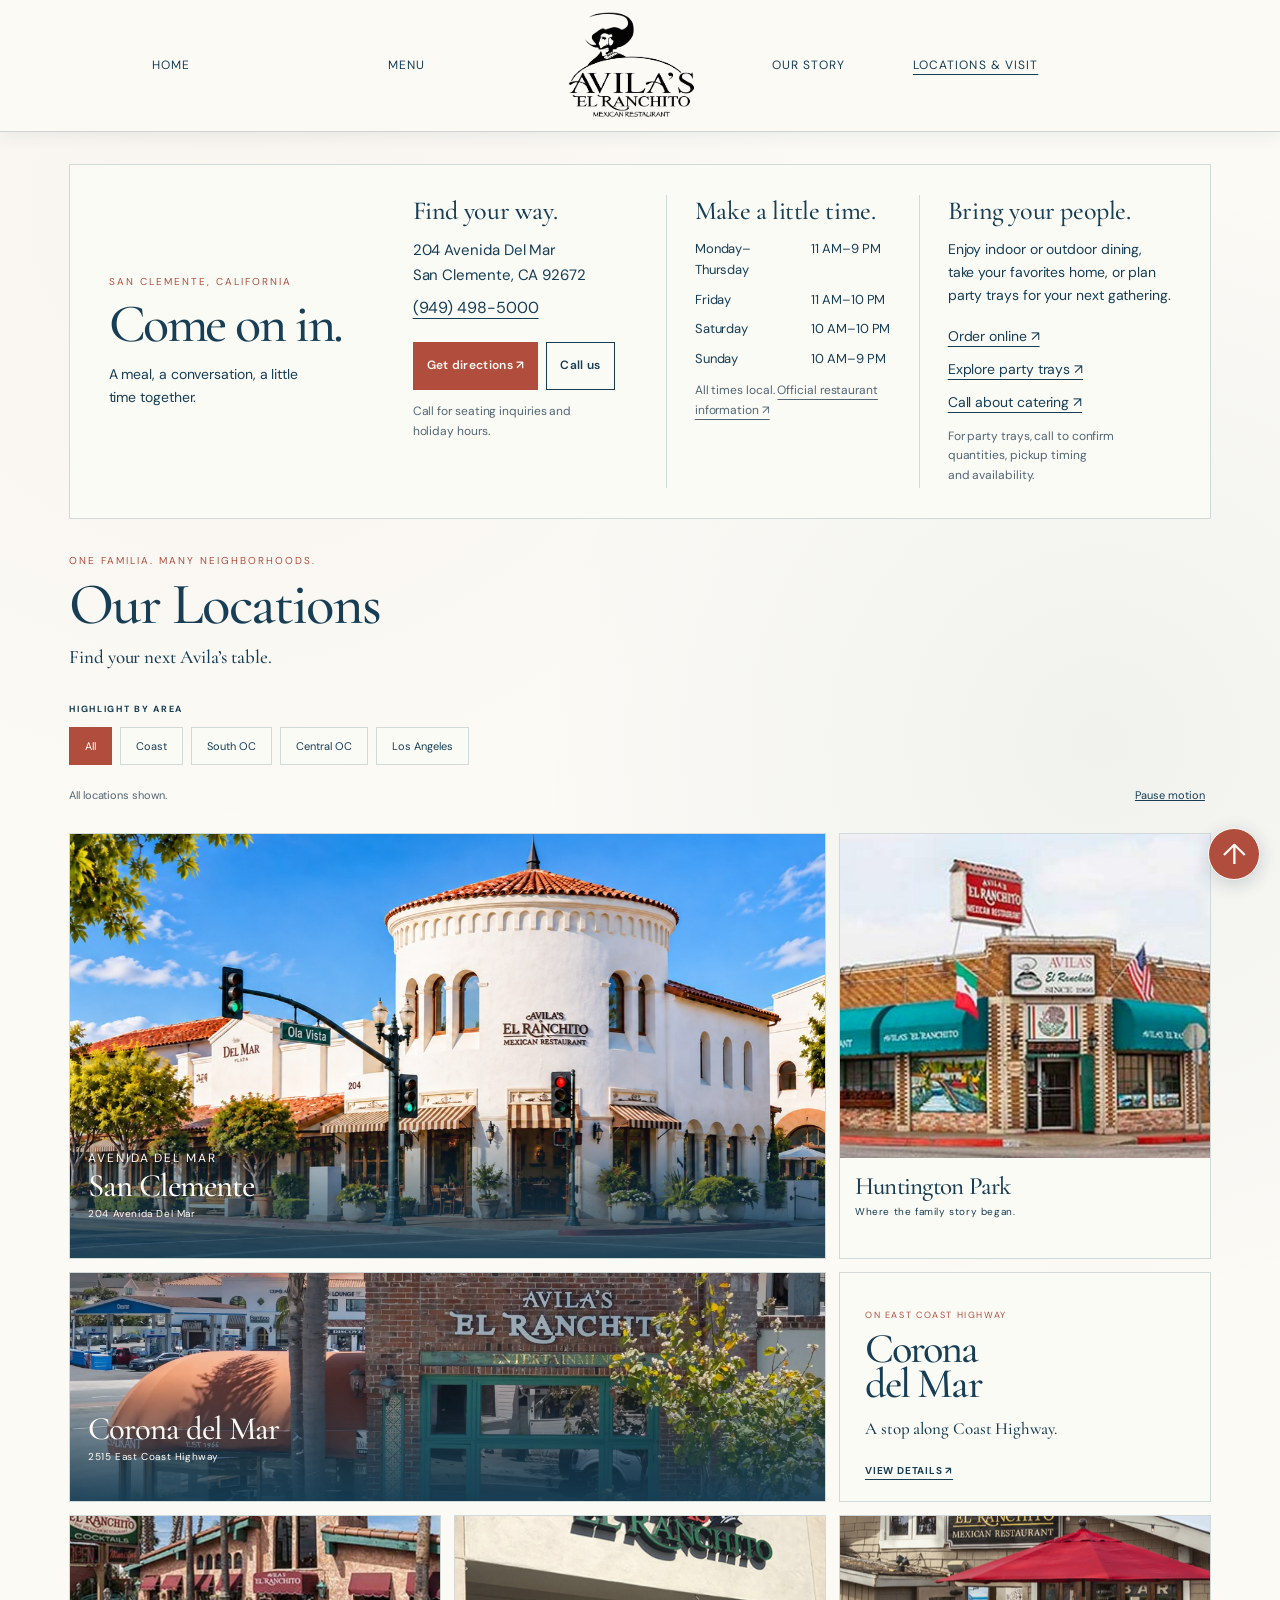
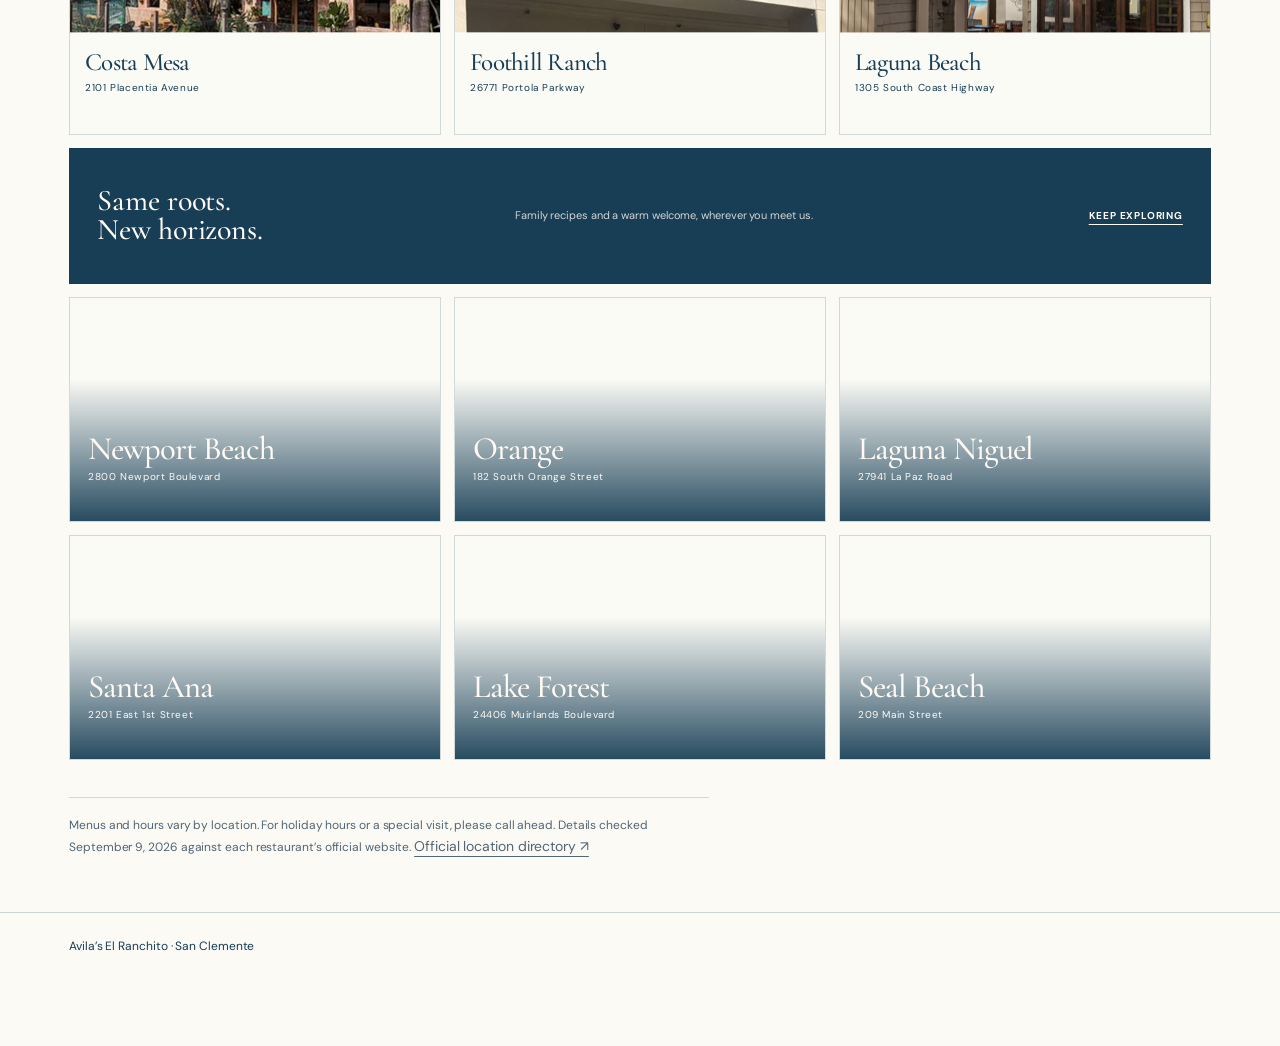
==== commit 5cf820d1: "Version shared assets and refresh links" ====
--- a/coastal-locations.html
+++ b/coastal-locations.html
@@ -1,4 +1,4 @@
-<!doctype html><html lang="en"><head><meta charset="utf-8"><meta name="viewport" content="width=device-width,initial-scale=1"><meta name="robots" content="index,follow"><title>Locations & Visit | Avila’s El Ranchito</title><meta name="theme-color" content="#fbf7ee"><link rel="canonical" href="https://fjayala333.github.io/avilas-san-clemente-preview/coastal-locations.html"><meta property="og:type" content="website"><meta property="og:site_name" content="Avila’s El Ranchito · San Clemente"><meta property="og:title" content="Locations & Visit | Avila’s El Ranchito"><meta property="og:description" content="Plan your visit to Avila’s El Ranchito at 204 Avenida Del Mar in San Clemente and explore the Avila family’s Southern California locations."><meta property="og:url" content="https://fjayala333.github.io/avilas-san-clemente-preview/coastal-locations.html"><meta property="og:image" content="https://fjayala333.github.io/avilas-san-clemente-preview/assets/hero-avila-sunlit-ola-vista.png"><meta property="og:image:alt" content="Avila’s El Ranchito on Avenida Del Mar in San Clemente"><meta name="twitter:card" content="summary_large_image"><meta name="description" content="Plan your visit to Avila’s El Ranchito at 204 Avenida Del Mar in San Clemente and explore the Avila family’s Southern California locations."><link rel="icon" href="/avilas-san-clemente-preview/favicon.ico"><link rel="apple-touch-icon" href="/avilas-san-clemente-preview/icon-192.png"><link rel="manifest" href="/avilas-san-clemente-preview/site.webmanifest"><link rel="stylesheet" href="scrollcraft.css"><link rel="stylesheet" href="common.css"><link rel="stylesheet" href="coastal.css"><link rel="stylesheet" href="typography.css"><link rel="stylesheet" href="motion.css"><link rel="stylesheet" href="brand-logo.css"><link rel="stylesheet" href="content-update.css"><link rel="stylesheet" href="locations.css"><link rel="stylesheet" href="location-cards.css"><link rel="stylesheet" href="location-hover.css"><link rel="stylesheet" href="palette-refresh.css"><link rel="stylesheet" href="sticky-nav.css?v=1"><link rel="stylesheet" href="coastal-locations-editorial.css?v=1"><link rel="stylesheet" href="deployment.css"><link rel="stylesheet" href="/avilas-san-clemente-preview/site-upgrades.css?v=1"><script type="application/ld+json">{"@context":"https://schema.org","@type":"Restaurant","name":"Avila’s El Ranchito – San Clemente","telephone":"+1-949-498-5000","servesCuisine":["Mexican","Family recipes"],"address":{"@type":"PostalAddress","streetAddress":"204 Avenida Del Mar","addressLocality":"San Clemente","addressRegion":"CA","postalCode":"92672","addressCountry":"US"},"openingHoursSpecification":[{"@type":"OpeningHoursSpecification","dayOfWeek":["Monday","Tuesday","Wednesday","Thursday"],"opens":"11:00","closes":"21:00"},{"@type":"OpeningHoursSpecification","dayOfWeek":"Friday","opens":"11:00","closes":"22:00"},{"@type":"OpeningHoursSpecification","dayOfWeek":"Saturday","opens":"10:00","closes":"22:00"},{"@type":"OpeningHoursSpecification","dayOfWeek":"Sunday","opens":"10:00","closes":"21:00"}],"menu":"/avilas-san-clemente-preview/coastal-menu.html","sameAs":["https://avilaselranchito.com/san-clemente/","https://www.instagram.com/avilas.san.clemente/"]}</script></head><body class="coastal subpage locations-page editorial-locations-page" id="page-top" tabindex="-1"><a class="skip" href="#main">Skip to content</a><div class="shell"><div class="topline"><a href="index.html">← Five design directions</a><span>Avila’s El Ranchito · San Clemente</span><span>Local preview</span></div></div><div class="site-nav-bar"><header class="header shell"><a class="brand" href="/avilas-san-clemente-preview/" aria-label="Avila’s San Clemente home"><img class="avila-logo" src="assets/avila-charro-logo.png" width="1426" height="1103" alt="Avila’s El Ranchito Mexican Restaurant"><span>San Clemente<br>California</span></a><button class="nav-toggle" aria-controls="navigation" aria-expanded="false" aria-label="Open navigation">Menu ☰</button><nav class="nav" id="navigation" aria-label="Main navigation"><a href="/avilas-san-clemente-preview/">Home</a><a href="/avilas-san-clemente-preview/coastal-menu.html">Menu</a><a href="/avilas-san-clemente-preview/coastal-story.html">Our Story</a><a href="/avilas-san-clemente-preview/coastal-locations.html" aria-current="page">Locations &amp; Visit</a></nav></header></div><main id="main" class="shell" tabindex="-1">
+<!doctype html><html lang="en"><head><meta charset="utf-8"><meta name="viewport" content="width=device-width,initial-scale=1"><meta name="robots" content="index,follow"><title>Locations & Visit | Avila’s El Ranchito</title><meta name="theme-color" content="#fbf7ee"><link rel="canonical" href="https://fjayala333.github.io/avilas-san-clemente-preview/coastal-locations.html"><meta property="og:type" content="website"><meta property="og:site_name" content="Avila’s El Ranchito · San Clemente"><meta property="og:title" content="Locations & Visit | Avila’s El Ranchito"><meta property="og:description" content="Plan your visit to Avila’s El Ranchito at 204 Avenida Del Mar in San Clemente and explore the Avila family’s Southern California locations."><meta property="og:url" content="https://fjayala333.github.io/avilas-san-clemente-preview/coastal-locations.html"><meta property="og:image" content="https://fjayala333.github.io/avilas-san-clemente-preview/assets/hero-avila-sunlit-ola-vista.png"><meta property="og:image:alt" content="Avila’s El Ranchito on Avenida Del Mar in San Clemente"><meta name="twitter:card" content="summary_large_image"><meta name="description" content="Plan your visit to Avila’s El Ranchito at 204 Avenida Del Mar in San Clemente and explore the Avila family’s Southern California locations."><link rel="icon" href="/avilas-san-clemente-preview/favicon.ico"><link rel="apple-touch-icon" href="/avilas-san-clemente-preview/icon-192.png"><link rel="manifest" href="/avilas-san-clemente-preview/site.webmanifest"><link rel="stylesheet" href="scrollcraft.css"><link rel="stylesheet" href="common.css"><link rel="stylesheet" href="coastal.css"><link rel="stylesheet" href="typography.css"><link rel="stylesheet" href="motion.css"><link rel="stylesheet" href="brand-logo.css"><link rel="stylesheet" href="content-update.css"><link rel="stylesheet" href="locations.css"><link rel="stylesheet" href="location-cards.css"><link rel="stylesheet" href="location-hover.css"><link rel="stylesheet" href="palette-refresh.css"><link rel="stylesheet" href="sticky-nav.css?v=1"><link rel="stylesheet" href="coastal-locations-editorial.css?v=1"><link rel="stylesheet" href="deployment.css"><link rel="stylesheet" href="/avilas-san-clemente-preview/site-upgrades.css?v=3b6fe7bd"><script type="application/ld+json">{"@context":"https://schema.org","@type":"Restaurant","name":"Avila’s El Ranchito – San Clemente","telephone":"+1-949-498-5000","servesCuisine":["Mexican","Family recipes"],"address":{"@type":"PostalAddress","streetAddress":"204 Avenida Del Mar","addressLocality":"San Clemente","addressRegion":"CA","postalCode":"92672","addressCountry":"US"},"openingHoursSpecification":[{"@type":"OpeningHoursSpecification","dayOfWeek":["Monday","Tuesday","Wednesday","Thursday"],"opens":"11:00","closes":"21:00"},{"@type":"OpeningHoursSpecification","dayOfWeek":"Friday","opens":"11:00","closes":"22:00"},{"@type":"OpeningHoursSpecification","dayOfWeek":"Saturday","opens":"10:00","closes":"22:00"},{"@type":"OpeningHoursSpecification","dayOfWeek":"Sunday","opens":"10:00","closes":"21:00"}],"menu":"/avilas-san-clemente-preview/coastal-menu.html","sameAs":["https://avilaselranchito.com/san-clemente/","https://www.instagram.com/avilas.san.clemente/"]}</script></head><body class="coastal subpage locations-page editorial-locations-page" id="page-top" tabindex="-1"><a class="skip" href="#main">Skip to content</a><div class="shell"><div class="topline"><a href="index.html">← Five design directions</a><span>Avila’s El Ranchito · San Clemente</span><span>Local preview</span></div></div><div class="site-nav-bar"><header class="header shell"><a class="brand" href="/avilas-san-clemente-preview/" aria-label="Avila’s San Clemente home"><img class="avila-logo" src="assets/avila-charro-logo.png" width="1426" height="1103" alt="Avila’s El Ranchito Mexican Restaurant"><span>San Clemente<br>California</span></a><button class="nav-toggle" aria-controls="navigation" aria-expanded="false" aria-label="Open navigation">Menu ☰</button><nav class="nav" id="navigation" aria-label="Main navigation"><a href="/avilas-san-clemente-preview/">Home</a><a href="/avilas-san-clemente-preview/coastal-menu.html">Menu</a><a href="/avilas-san-clemente-preview/coastal-story.html">Our Story</a><a href="/avilas-san-clemente-preview/coastal-locations.html" aria-current="page">Locations &amp; Visit</a></nav></header></div><main id="main" class="shell" tabindex="-1">
  <div class="coastal-locations-layout">
  <section class="coastal-visit-desk" id="visit-san-clemente" aria-labelledby="visit-title">
   <header><p class="eyebrow">San Clemente, California</p><h1 id="visit-title">Come on in.</h1><p>A meal, a conversation, a little time together.</p></header>
@@ -196,4 +196,4 @@
 </div></section>
 
  <p class="directory-note">Menus and hours vary by location. For holiday hours or a special visit, please call ahead. Details checked September 9, 2026 against each restaurant’s official website. <a class="location-source" href="https://avilaselranchito.com/locations/" target="_blank" rel="noopener">Official location directory ↗</a></p>
- </main><footer class="shell footer"><span>Avila’s El Ranchito · San Clemente</span><a href="index.html">Compare all five designs ↗</a><span>Local preview · Not published</span></footer><button class="location-drawer-scrim" type="button" aria-label="Close location details" hidden></button><script src="scrollcraft.js"></script><script src="preview.js"></script><script src="coastal-locations-editorial.js?v=1"></script><script src="location-cards.js"></script><a class="back-to-top" href="#page-top" aria-label="Back to top" title="Back to top"><span aria-hidden="true">↑</span></a><script src="nav-chrome.js?v=1"></script><script src="/avilas-san-clemente-preview/site-upgrades.js?v=1"></script></body></html>
+ </main><footer class="shell footer"><span>Avila’s El Ranchito · San Clemente</span><a href="index.html">Compare all five designs ↗</a><span>Local preview · Not published</span></footer><button class="location-drawer-scrim" type="button" aria-label="Close location details" hidden></button><script src="scrollcraft.js"></script><script src="preview.js"></script><script src="coastal-locations-editorial.js?v=1"></script><script src="location-cards.js"></script><a class="back-to-top" href="#page-top" aria-label="Back to top" title="Back to top"><span aria-hidden="true">↑</span></a><script src="nav-chrome.js?v=1"></script><script src="/avilas-san-clemente-preview/site-upgrades.js?v=3b6fe7bd"></script></body></html>
